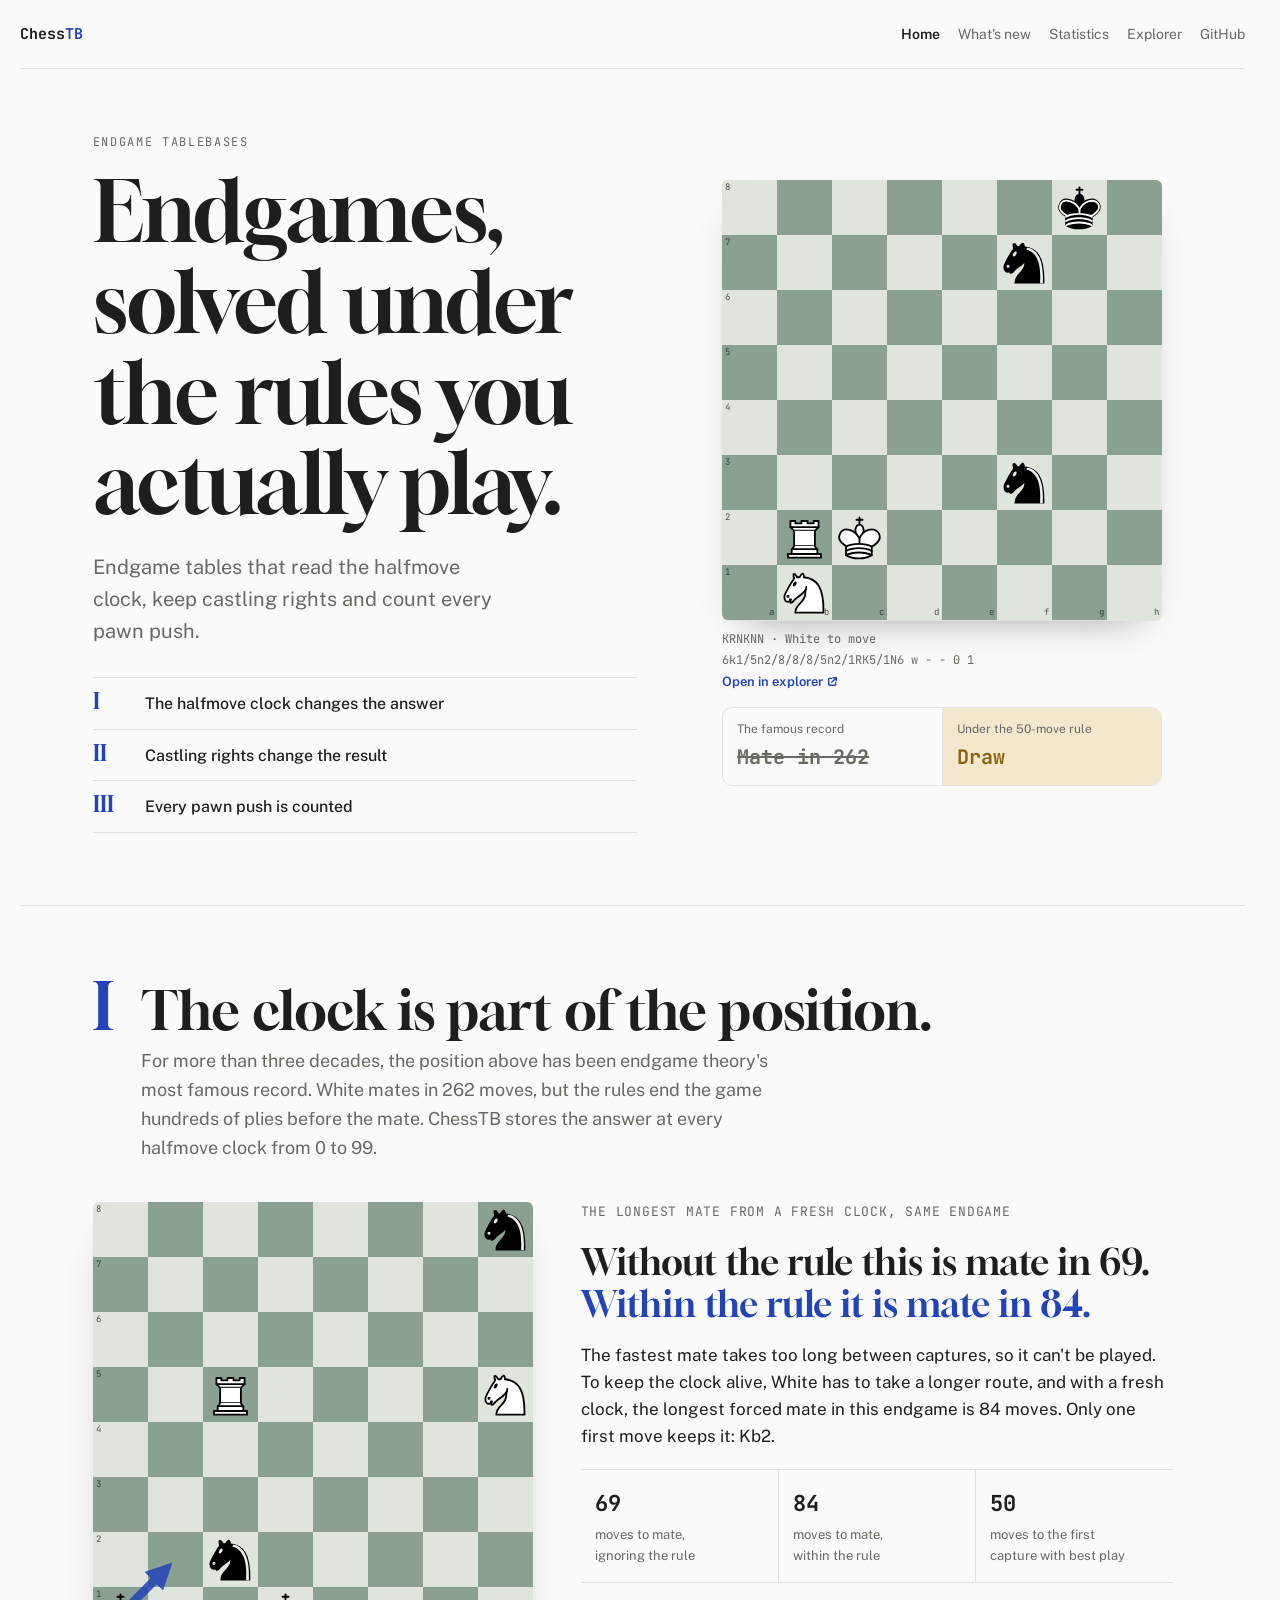
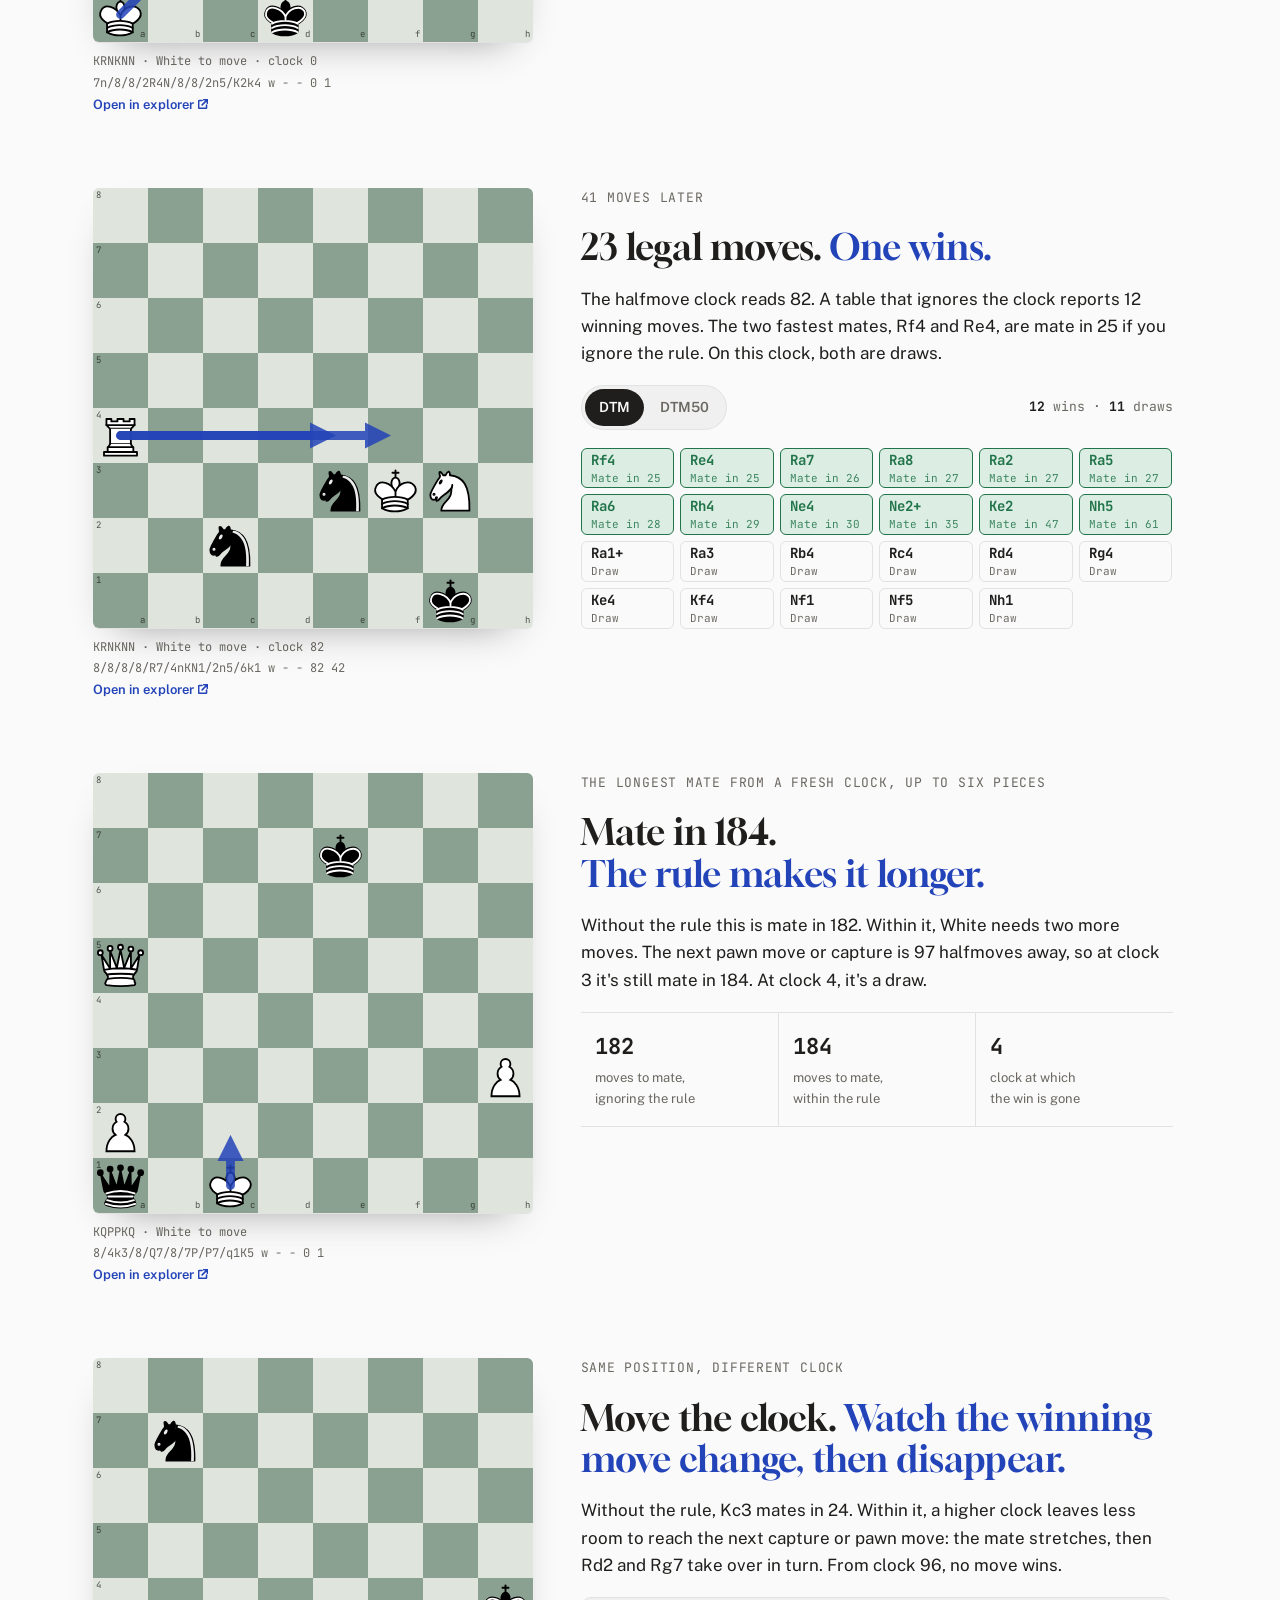
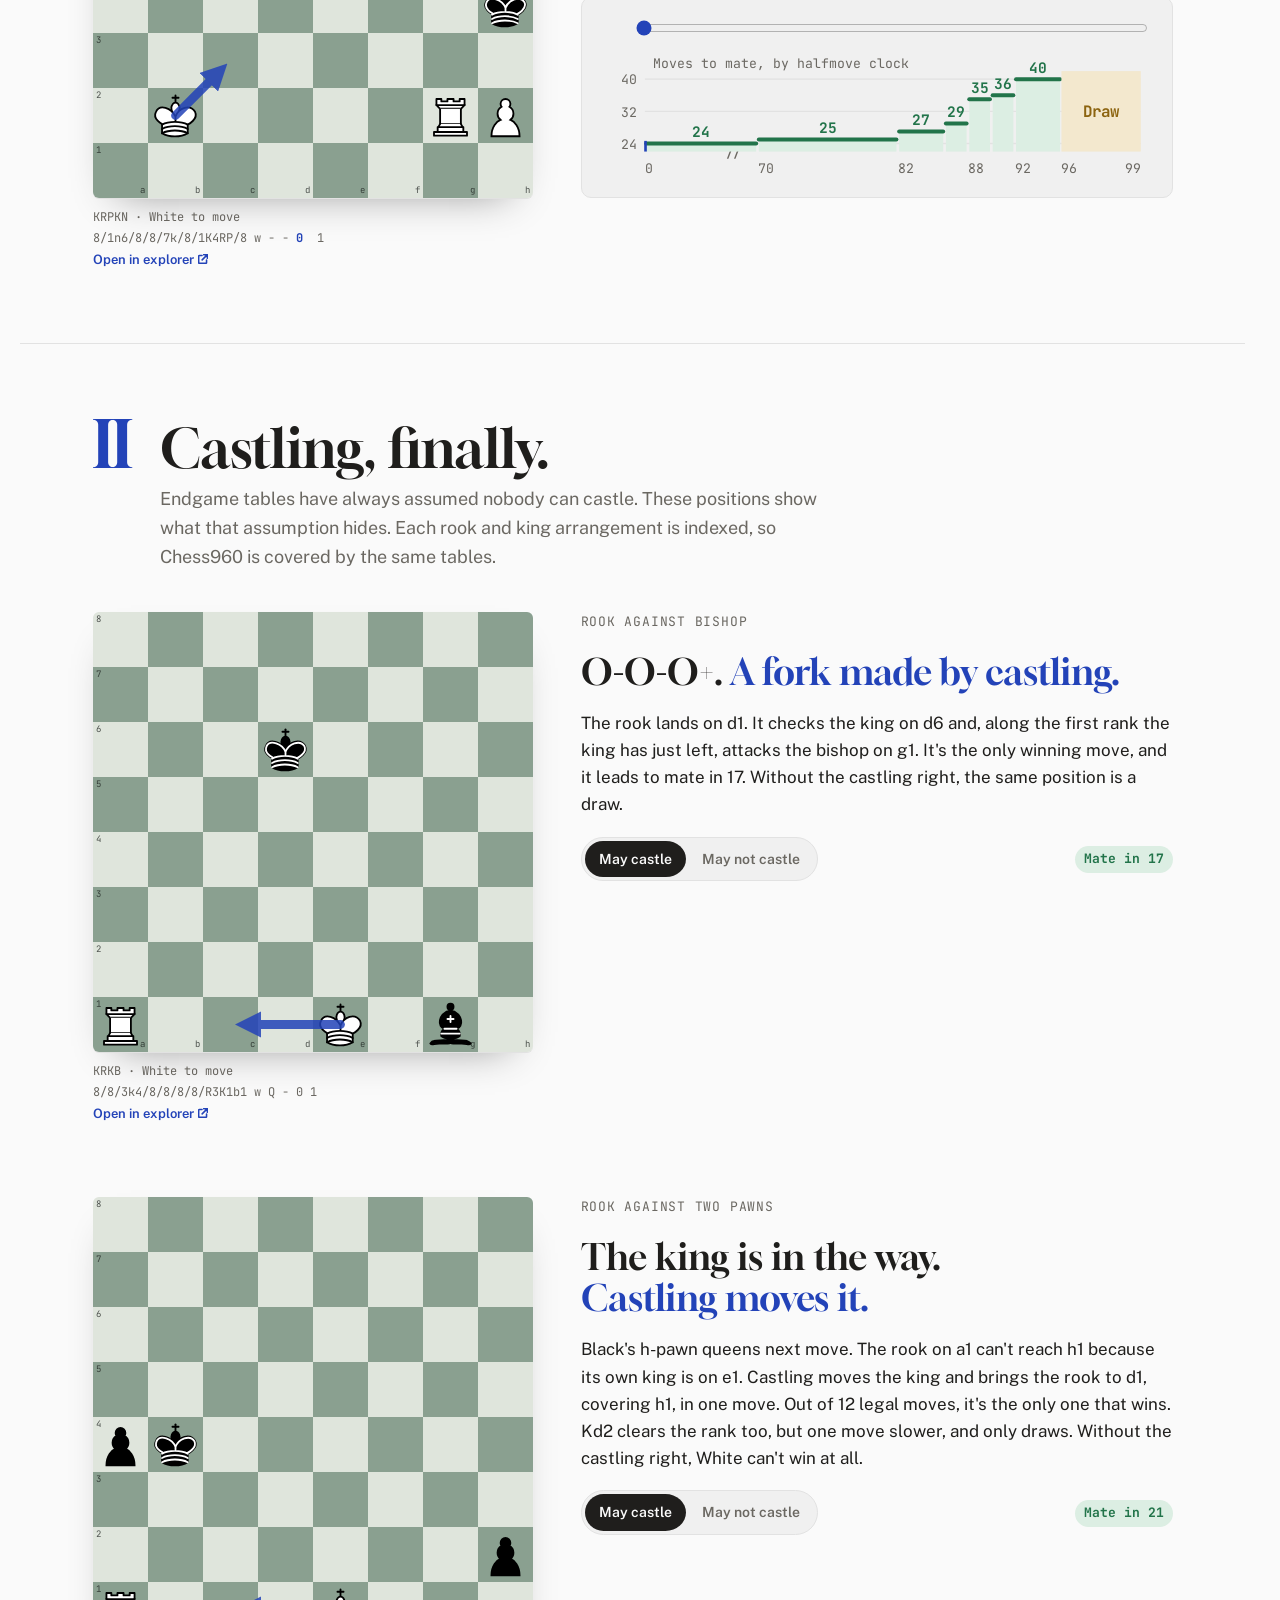
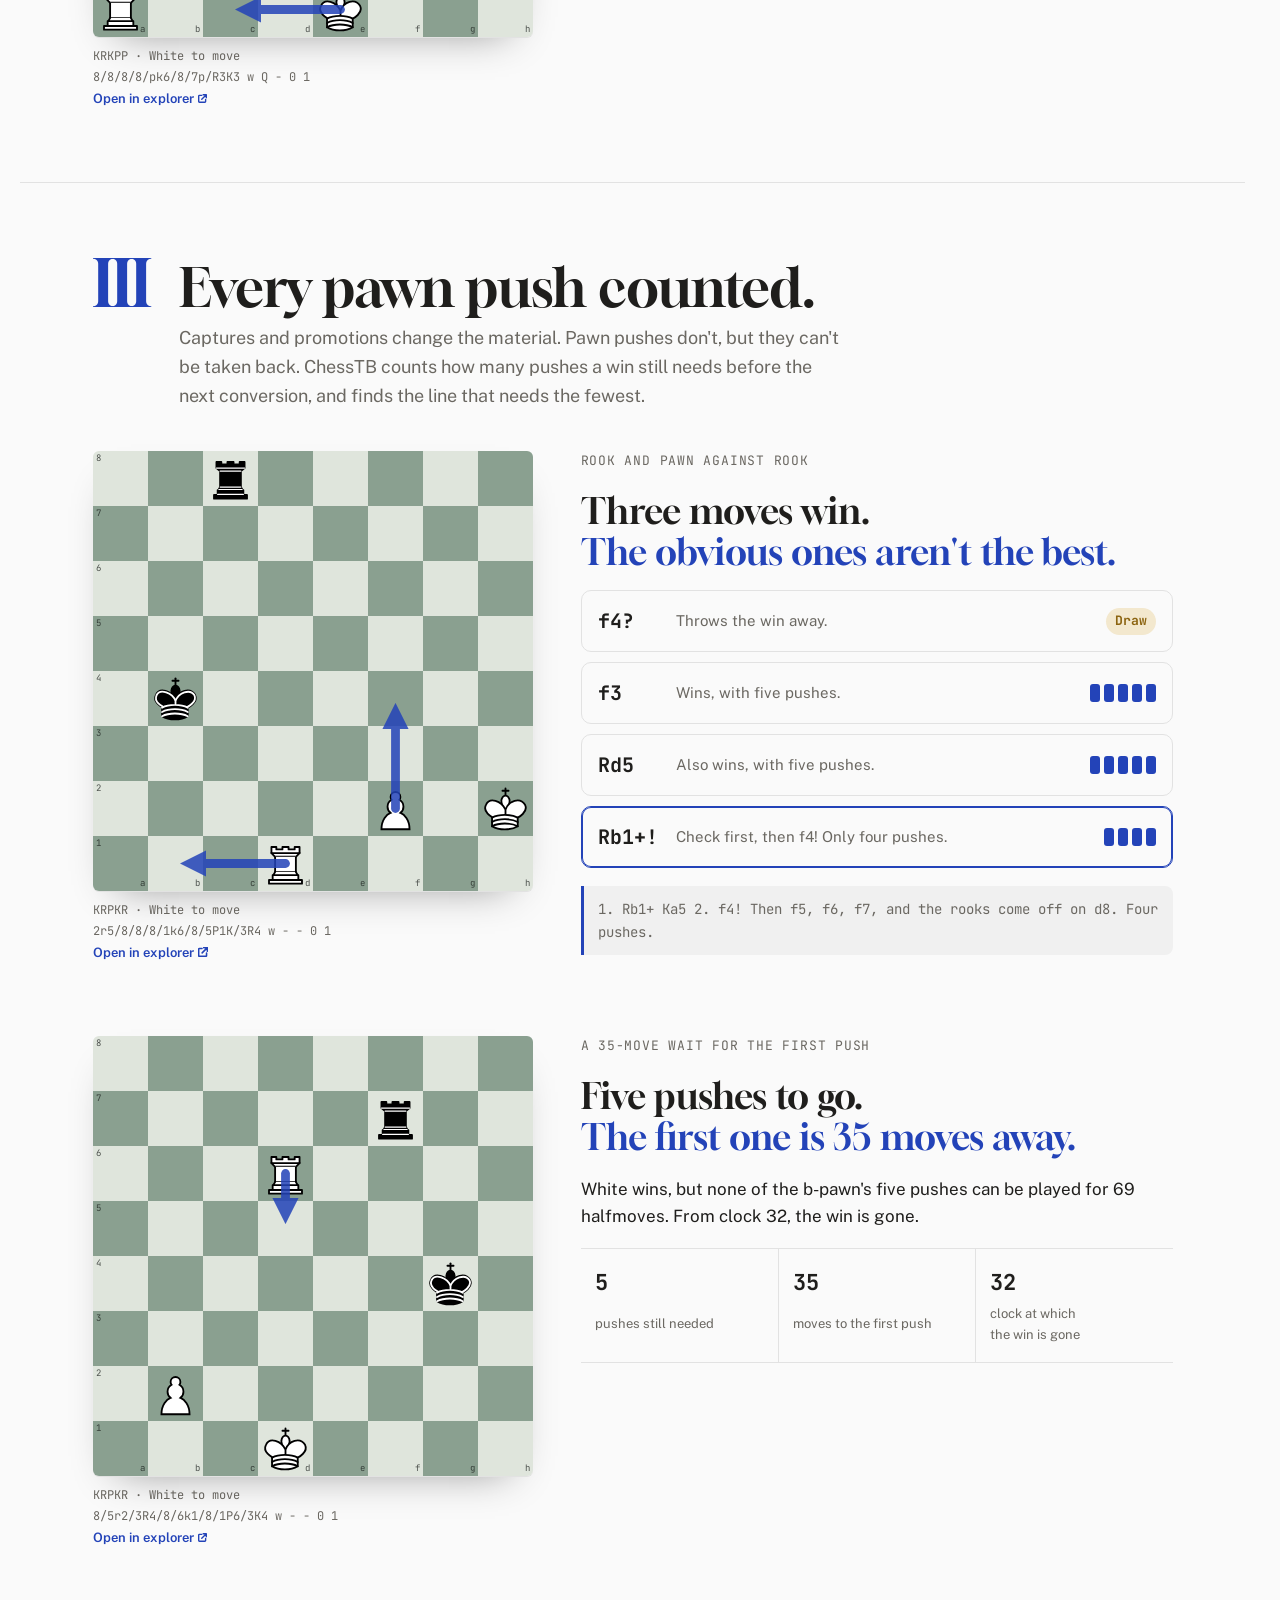
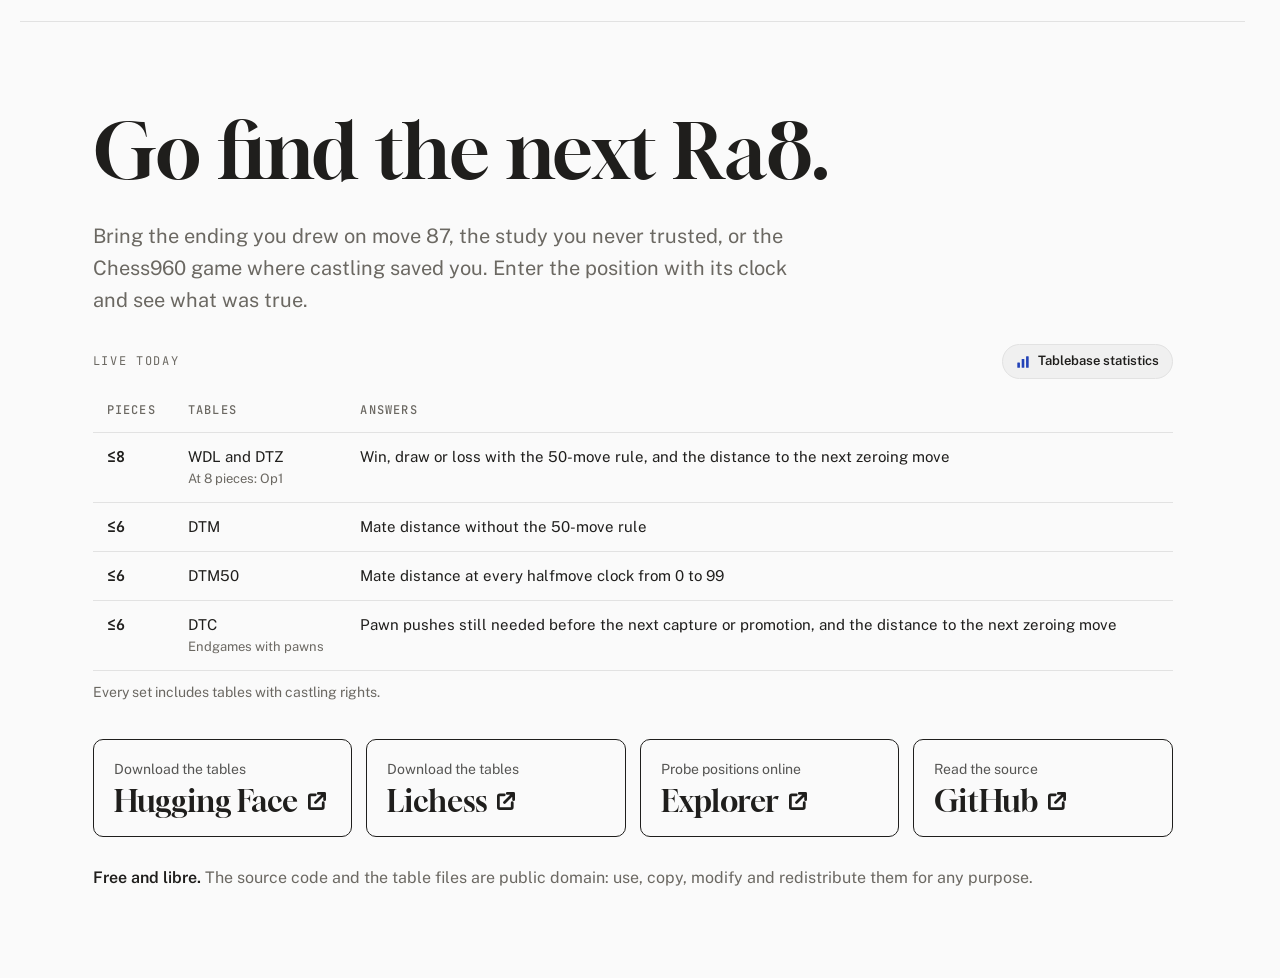
==== docs/index.html @ 06301e28 "Slop" ====
<!doctype html>
<html lang="en">
<head>
<meta charset="utf-8">
<meta name="viewport" content="width=device-width, initial-scale=1, viewport-fit=cover">
<title>ChessTB – Chess endgame tablebases</title>
<meta name="description" content="Endgame tables that read the halfmove clock, keep castling rights and count every pawn push.">
<meta property="og:title" content="ChessTB – Chess endgame tablebases">
<meta property="og:description" content="Endgame tables that read the halfmove clock, keep castling rights and count every pawn push.">
<meta property="og:type" content="website">
<!-- Chess pieces by Colin M.L. Burnett (https://en.wikipedia.org/wiki/User:Cburnett),
     triple licensed under the GFDL, BSD and GPL; used here under the BSD license. -->
<link rel="icon" type="image/svg+xml" href="favicon.svg">
<link rel="apple-touch-icon" href="apple-touch-icon.png">
<link rel="preconnect" href="https://fonts.googleapis.com">
<link rel="preconnect" href="https://fonts.gstatic.com" crossorigin>
<link rel="stylesheet" href="https://fonts.googleapis.com/css2?family=Gloock&family=Public+Sans:ital,wght@0,400;0,500;0,600;0,700;1,400&family=JetBrains+Mono:wght@400;500;700&display=swap">
<link rel="stylesheet" href="common.css">
<style>
/* Layout: one narrative column; each reveal pairs a live board with its story, stacking on phones.
   The halfmove clock (0..100 plies) is the recurring instrument of the page. */
:root {
  --win: #22744A;
  --win-soft: #DCEEE3;
  --draw: #8C6410;
  --draw-soft: #F3E8CE;
  --sq-light: #DFE5DC;
  --sq-dark: #8AA090;
  --coord: #121614;
  --arrow: #2343B8;
  --arrow-bad: #B5452A;
}
@media (prefers-color-scheme: dark) {
  :root:not([data-theme="light"]) {
    --win: #6FCF97; --win-soft: #163324; --draw: #E7BC5C; --draw-soft: #3A2D10;
    --sq-light: #B9C4B6; --sq-dark: #6B8473; --arrow: #3B5BDB; --arrow-bad: #C4542F;
  }
}
:root[data-theme="dark"] {
  --win: #6FCF97; --win-soft: #163324; --draw: #E7BC5C; --draw-soft: #3A2D10;
  --sq-light: #B9C4B6; --sq-dark: #6B8473; --arrow: #3B5BDB; --arrow-bad: #C4542F;
}

body {
  font-size: 17px; line-height: 1.6;
  padding-inline: 20px; padding-block: 0 64px;
}
h1, h2, h3 { font-family: var(--display); font-weight: 400; text-wrap: balance; margin: 0; line-height: 1.08; }
p { margin: 0; }
.eyebrow { font-family: var(--mono); font-size: 12px; letter-spacing: .14em; text-transform: uppercase; color: var(--muted); }


/* hero */
.hero { display: grid; grid-template-columns: minmax(0, 1.1fr) minmax(0, .9fr); gap: 56px; align-items: center; padding-block: 64px 72px; }
.hero h1 { font-size: clamp(44px, 7vw, 84px); letter-spacing: -.01em; }
.hero .lede { font-size: 20px; color: var(--muted); max-width: 34ch; margin-top: 22px; }
.teasers { display: grid; gap: 0; margin-top: 30px; max-width: 34rem; border-top: 1px solid var(--rule); }
.teasers a { display: grid; grid-template-columns: 2.5rem minmax(0, 1fr); align-items: baseline; gap: 12px; padding-block: 12px; border-bottom: 1px solid var(--rule); color: var(--ink); text-decoration: none; font-size: 16px; font-weight: 500; }
.teasers a:hover span:last-child { color: var(--accent); }
.teasers .tn { font-family: var(--display); font-size: 22px; line-height: 1; color: var(--accent); }
.legend-card { display: grid; gap: 14px; width: 100%; max-width: 440px; justify-self: center; }
.verdict { display: grid; grid-template-columns: 1fr 1fr; border: 1px solid var(--rule); border-radius: 10px; overflow: hidden; }
.verdict > div { padding: 12px 14px; display: grid; gap: 2px; }
.verdict > div + div { border-left: 1px solid var(--rule); }
.verdict .k { font-size: 12px; color: var(--muted); }
.verdict .v { font-family: var(--mono); font-size: 20px; font-weight: 700; }
.verdict .old .v { text-decoration: line-through; text-decoration-thickness: 2px; color: var(--muted); }
.verdict .new { background: var(--draw-soft); }
.verdict .new .v { color: var(--draw); }

/* boards */
.board-wrap { position: relative; width: 100%; max-width: 440px; aspect-ratio: 1; justify-self: center; }
.board { position: absolute; inset: 0; display: grid; grid-template-columns: repeat(8, 1fr); grid-template-rows: repeat(8, 1fr); border-radius: 6px; overflow: hidden; box-shadow: 0 1px 0 var(--rule), 0 18px 40px -24px rgba(0,0,0,.45); }
.sq { position: relative; display: grid; place-items: center; }
.sq.l { background: var(--sq-light); }
.sq.d { background: var(--sq-dark); }
.sq.hl::after { content: ""; position: absolute; inset: 0; background: rgba(35, 67, 184, .28); }
.sq .coord { position: absolute; font-family: var(--mono); font-size: 9px; line-height: 1; opacity: .7; color: var(--coord); }
.sq .coord.f { right: 3px; bottom: 3px; }
.sq .coord.r { left: 3px; top: 3px; }
.pc { position: absolute; inset: 0; width: 100%; height: 100%; display: block; z-index: 1; pointer-events: none; }
.arrows { position: absolute; inset: 0; pointer-events: none; z-index: 2; }
.board-caption { display: grid; gap: 2px; margin-top: 10px; font-size: 12px; color: var(--muted); font-family: var(--mono); max-width: 440px; }
.board-col { display: grid; gap: 0; align-content: start; min-width: 0; width: 100%; max-width: 440px; justify-self: center; }
.fen { white-space: nowrap; overflow-x: auto; font-variant-numeric: tabular-nums; }
.fen .clk { display: inline-block; min-width: 2ch; font-weight: 700; color: var(--accent); }

/* sections */
section.reveal { padding-block: 72px; border-top: 1px solid var(--rule); }
/* Section rail: lives in the left margin once there is room beside the 1080px column. */
.rail { display: none; }
@media (min-width: 1440px) {
  .rail { display: grid; gap: 2px; position: fixed; top: 50%; transform: translateY(-50%); z-index: 5;
          left: calc((100vw - 1080px) / 2 - 172px); width: 144px; font-size: 13px; }
  .rail a { display: grid; grid-template-columns: 2.2em minmax(0, 1fr); align-items: center; min-height: 36px; padding: 6px 10px;
            border-left: 2px solid var(--rule); color: var(--muted); text-decoration: none; }
  .rail a:hover { color: var(--ink); }
  .rail .rn { font-family: var(--display); font-size: 15px; color: var(--accent); }
  .rail .ri { width: 16px; height: 15px; display: block; }
  .rail a.active { color: var(--ink); font-weight: 600; border-left-color: var(--accent); }
}
/* Keep the reading column centred inside the wider page; dividers stay full width. */
.hero, section.reveal, .close { padding-inline: max(0px, calc((100% - 1080px) / 2)); }
.reveal-head { display: grid; grid-template-columns: auto minmax(0, 1fr); gap: 8px 28px; align-items: baseline; margin-bottom: 40px; }
.reveal-head .num { font-family: var(--display); font-size: 64px; line-height: .9; color: var(--accent); }
.reveal-head h2 { font-size: clamp(34px, 5vw, 54px); }
.reveal-head p { grid-column: 2; color: var(--muted); max-width: 60ch; font-size: 18px; }
.pair { display: grid; grid-template-columns: minmax(0, 440px) minmax(0, 1fr); gap: 48px; align-items: start; }
.pair + .pair { margin-top: 72px; }
.story { display: grid; gap: 18px; max-width: 62ch; min-width: 0; }
.story h3 { font-size: 30px; }
.story .mat { font-family: var(--mono); font-size: 13px; color: var(--muted); letter-spacing: .06em; }
.big { font-family: var(--display); font-size: clamp(26px, 3.4vw, 36px); line-height: 1.15; text-wrap: balance; }
.big em { font-style: normal; color: var(--accent); }
/* Two-sentence headlines that would otherwise wrap mid-sentence: one sentence per line. */
.big.split em { display: block; }

/* result chips */
.chip { display: inline-flex; align-items: center; gap: 6px; font-family: var(--mono); font-size: 13px; font-weight: 700; padding: 3px 9px; border-radius: 999px; white-space: nowrap; }
.chip.win { background: var(--win-soft); color: var(--win); }
.chip.draw { background: var(--draw-soft); color: var(--draw); }

/* clock card */
.clock { display: grid; gap: 12px; padding: 20px 18px 16px; border: 1px solid var(--rule); border-radius: 10px; background: var(--panel); }
.clock-row { display: flex; justify-content: space-between; align-items: center; gap: 12px; flex-wrap: wrap; }
input[type=range] { width: 100%; accent-color: var(--accent); }
/* The clock slider spans the chart's plot area (34 and 10 of 420 viewBox units), less half a thumb at each end. */
#hmc { width: auto; margin-inline: calc(34 / 420 * 100% - 8px) calc(10 / 420 * 100% - 8px); }
.step-chart { width: 100%; }
.step-chart svg { display: block; width: 100%; height: auto; }

/* puzzle: every legal move stays in place; the switch only changes what each cell says */
.puzzle-head { display: flex; flex-wrap: wrap; align-items: center; justify-content: space-between; gap: 10px 16px; }
.puzzle-count { font-family: var(--mono); font-size: 13px; color: var(--muted); }
.puzzle-count b { color: var(--ink); }
.mv-grid { display: grid; grid-template-columns: repeat(auto-fill, minmax(92px, 1fr)); gap: 6px; }
.mv { display: grid; gap: 1px; padding: 2px 9px; border-radius: 6px; border: 1px solid var(--rule); background: var(--paper); font-family: var(--mono); font-size: 14px; font-weight: 700; line-height: 1.35; }
.mv small { font-size: 11px; font-weight: 400; color: var(--muted); }
.mv.win { border-color: var(--win); background: var(--win-soft); color: var(--win); }
.mv.win small { color: inherit; opacity: .85; }
.mv.lost { border-color: var(--draw); color: var(--draw); }
.mv.lost small { color: inherit; opacity: .85; }

/* option cards for DTC */
.options { display: grid; gap: 10px; }
.opt { text-align: left; font: inherit; color: inherit; display: grid; grid-template-columns: 64px minmax(0, 1fr) auto; gap: 14px; align-items: center; padding: 14px 16px; border: 1px solid var(--rule); border-radius: 10px; background: var(--paper); cursor: pointer; }
.opt:hover { background: color-mix(in srgb, var(--ink) 6%, var(--paper)); border-color: color-mix(in srgb, var(--ink) 22%, var(--rule)); }
.opt[aria-pressed="true"] { border-color: var(--accent); box-shadow: inset 0 0 0 1px var(--accent); }
.opt .san { font-family: var(--mono); font-size: 20px; font-weight: 700; }
.opt .what { font-size: 15px; color: var(--muted); }
.pushes { display: flex; gap: 4px; }
.pushes i { width: 10px; height: 18px; border-radius: 3px; background: var(--accent); display: block; }
.line { font-family: var(--mono); font-size: 14px; color: var(--muted); padding: 12px 14px; border-left: 3px solid var(--accent); background: var(--panel); border-radius: 0 8px 8px 0; overflow-wrap: anywhere; }

/* toggle */
.seg button { padding: 7px 14px; }

.stat-strip { display: grid; grid-template-columns: repeat(3, minmax(0, 1fr)); border-top: 1px solid var(--rule); border-bottom: 1px solid var(--rule); }
.stat-strip > div { padding: 16px 14px; display: grid; gap: 4px; }
.stat-strip > div + div { border-left: 1px solid var(--rule); }
.stat-strip .v { font-family: var(--mono); font-size: 22px; font-weight: 700; }
.stat-strip .k { font-size: 13px; color: var(--muted); text-wrap: balance; }

/* coverage */
.cov { overflow-x: auto; }
table { border-collapse: collapse; width: 100%; min-width: 560px; font-size: 15px; }
th, td { text-align: left; padding: 12px 14px; border-bottom: 1px solid var(--rule); vertical-align: top; }
th { font-family: var(--mono); font-size: 12px; letter-spacing: .1em; text-transform: uppercase; color: var(--muted); font-weight: 500; }
td.n { font-family: var(--mono); font-weight: 700; white-space: nowrap; }
td .sub { display: block; font-size: 13px; color: var(--muted); }

/* close */
.close { padding-block: 88px 24px; border-top: 1px solid var(--rule); display: grid; gap: 28px; }
.close h2 { font-size: clamp(40px, 6.4vw, 76px); max-width: 16ch; }
.close .lede { font-size: 20px; color: var(--muted); max-width: 58ch; }
.live { display: grid; gap: 10px; }
.explore { justify-self: start; font-family: var(--body); font-size: 13px; font-weight: 600; color: var(--accent); text-decoration: none; }
.explore::after { content: ""; display: inline-block; vertical-align: baseline; margin-left: .35em; width: .75em; height: .75em; background: currentColor; -webkit-mask: var(--ext-icon) center / contain no-repeat; mask: var(--ext-icon) center / contain no-repeat; }
.explore:hover { text-decoration: underline; }
.cov-note { font-size: 14px; color: var(--muted); }
.live-head { display: flex; flex-wrap: wrap; justify-content: space-between; align-items: center; gap: 10px 16px; }
.license { font-size: 16px; color: var(--muted); text-wrap: balance; }
.license strong { color: var(--ink); font-weight: 600; }
.links { display: grid; grid-template-columns: repeat(4, minmax(0, 1fr)); gap: 14px; margin-top: 8px; }
.link-card { display: grid; grid-template-rows: auto 1fr; gap: 4px; min-width: 0; padding: 18px 20px; border: 1px solid var(--ink); border-radius: 10px; text-decoration: none; color: var(--ink); text-wrap: balance; }
.link-card:hover { background: var(--ink); color: var(--paper); }
.link-card .k { font-size: 14px; opacity: .75; }
.link-card .v { display: flex; align-items: center; gap: 10px; font-family: var(--display); font-size: 30px; line-height: 1.1; }
.link-card .v::after { content: ""; flex: 0 0 18px; height: 18px; background: currentColor; -webkit-mask: var(--ext-icon) center / contain no-repeat; mask: var(--ext-icon) center / contain no-repeat; }

@media (max-width: 1120px) {
  .links { grid-template-columns: repeat(2, minmax(0, 1fr)); }
}

/* Board and story stack before the story column gets too narrow for the clock readout. */
@media (max-width: 1024px) {
  .pair { grid-template-columns: minmax(0, 1fr); gap: 32px; }
  .pair .story { justify-self: center; width: 100%; }
}
@media (max-width: 860px) {
  .hero { grid-template-columns: minmax(0, 1fr); gap: 32px; }
  .hero { padding-block: 40px 48px; }
  .reveal-head { grid-template-columns: minmax(0, 1fr); }
  .reveal-head p { grid-column: 1; }
  .reveal-head .num { font-size: 44px; }
}
@media (max-width: 480px) {
  .links { grid-template-columns: minmax(0, 1fr); }
  .cov table { min-width: 0; }
  .cov th, .cov td { padding: 10px 8px; }
  body { font-size: 16px; padding-inline: 16px; }
  .stat-strip { grid-template-columns: minmax(0, 1fr); }
  .stat-strip > div + div { border-left: 0; border-top: 1px solid var(--rule); }
  .opt { grid-template-columns: 52px minmax(0, 1fr); }
  .opt .pushes { grid-column: 2; }
}
@media (prefers-reduced-motion: no-preference) {
  .arrows line { transition: opacity .25s ease; }
}
</style>
</head>
<body>

<div class="wrap">
  <header class="top">
    <a class="brand" href="./">Chess<span>TB</span></a>
    <nav aria-label="Site">
      <a href="./" aria-current="page">Home</a>
      <a href="whatsnew.html">What's new</a>
      <a href="stats.html">Statistics</a>
      <a href="https://chesstb-explorer.hf.space/">Explorer</a>
      <a href="https://github.com/noobpwnftw/chesstb">GitHub</a>
    </nav>
  </header>

  <nav class="rail" aria-label="On this page">
    <a href="#clock"><span class="rn">I</span>The clock</a>
    <a href="#castling"><span class="rn">II</span>Castling</a>
    <a href="#pawns"><span class="rn">III</span>Pawn pushes</a>
    <a href="#resources"><span class="rn"><svg class="ri" viewBox="0 0 16 15" aria-hidden="true" fill="currentColor" fill-rule="evenodd"><rect x="1" y="1.5" width="2.4" height="11"/><path d="M4.4 3.5h3v9h-3zM5.2 4.5v1.4h1.4V4.5z"/><rect x="8.4" y="5.2" width="2.8" height="7.3"/><path d="M12.2 2.6h3v9.9h-3zM12.75 4.1v1h1.9v-1zM12.75 9.5v1h1.9v-1z"/><rect x="0.5" y="13.4" width="15" height="1.4"/></svg></span>Resources</a>
  </nav>

  <section class="hero" aria-labelledby="hero-title">
    <div>
      <div class="eyebrow">Endgame tablebases</div>
      <h1 id="hero-title" style="margin-top:14px">Endgames, solved under the rules you actually play.</h1>
      <p class="lede">Endgame tables that read the halfmove clock, keep castling rights and count every pawn push.</p>
      <nav class="teasers" aria-label="What's new">
        <a href="#clock"><span class="tn">I</span><span>The halfmove clock changes the answer</span></a>
        <a href="#castling"><span class="tn">II</span><span>Castling rights change the result</span></a>
        <a href="#pawns"><span class="tn">III</span><span>Every pawn push is counted</span></a>
      </nav>
    </div>
    <div class="legend-card">
      <div class="board-col">
        <div class="board-wrap" id="b-legend"></div>
        <div class="board-caption"><span>KRNKNN · White to move</span><span class="fen">6k1/5n2/8/8/8/5n2/1RK5/1N6 w - - 0 1</span><a class="explore" href="https://chesstb-explorer.hf.space/" target="_blank" rel="noopener">Open in explorer</a></div>
      </div>
      <div class="verdict" role="group" aria-label="The famous mate in 262">
        <div class="old"><span class="k">The famous record</span><span class="v">Mate in 262</span></div>
        <div class="new"><span class="k">Under the 50-move rule</span><span class="v">Draw</span></div>
      </div>
    </div>
  </section>

  <section class="reveal" id="clock" aria-labelledby="clock-title">
    <div class="reveal-head">
      <div class="num" aria-hidden="true">I</div>
      <h2 id="clock-title">The clock is part of the position.</h2>
      <p>For more than three decades, the position above has been endgame theory's most famous record. White mates in 262 moves, but the rules end the game hundreds of plies before the mate. ChessTB stores the answer at every halfmove clock from 0 to 99.</p>
    </div>

    <div class="pair">
      <div class="board-col">
        <div class="board-wrap" id="b-krnknn"></div>
        <div class="board-caption"><span>KRNKNN · White to move · clock 0</span><span class="fen">7n/8/8/2R4N/8/8/2n5/K2k4 w - - 0 1</span><a class="explore" href="https://chesstb-explorer.hf.space/" target="_blank" rel="noopener">Open in explorer</a></div>
      </div>
      <div class="story">
        <div class="mat">THE LONGEST MATE FROM A FRESH CLOCK, SAME ENDGAME</div>
        <p class="big split">Without the rule this is mate in 69. <em>Within the rule it is mate in 84.</em></p>
        <p>The fastest mate takes too long between captures, so it can't be played. To keep the clock alive, White has to take a longer route, and with a fresh clock, the longest forced mate in this endgame is 84 moves. Only one first move keeps it: Kb2.</p>
        <div class="stat-strip">
          <div><span class="v">69</span><span class="k">moves to mate, ignoring the rule</span></div>
          <div><span class="v">84</span><span class="k">moves to mate, within the rule</span></div>
          <div><span class="v">50</span><span class="k">moves to the first capture with best play</span></div>
        </div>
      </div>
    </div>

    <div class="pair">
      <div class="board-col">
        <div class="board-wrap" id="b-puzzle"></div>
        <div class="board-caption"><span>KRNKNN · White to move · clock 82</span><span class="fen">8/8/8/8/R7/4nKN1/2n5/6k1 w - - 82 42</span><a class="explore" href="https://chesstb-explorer.hf.space/" target="_blank" rel="noopener">Open in explorer</a></div>
      </div>
      <div class="story">
        <div class="mat">41 MOVES LATER</div>
        <p class="big">23 legal moves. <em>One wins.</em></p>
        <p>The halfmove clock reads 82. A table that ignores the clock reports 12 winning moves. The two fastest mates, Rf4 and Re4, are mate in 25 if you ignore the rule. On this clock, both are draws.</p>
        <div class="puzzle-head">
          <div class="seg" role="group" aria-label="Metric">
            <button type="button" data-clock="free" aria-pressed="true">DTM</button>
            <button type="button" data-clock="82" aria-pressed="false">DTM50</button>
          </div>
          <span class="puzzle-count" id="puzzle-count" aria-live="polite"></span>
        </div>
        <div class="mv-grid" id="puzzle-moves"></div>
      </div>
    </div>

    <div class="pair">
      <div class="board-col">
        <div class="board-wrap" id="b-kqppkq"></div>
        <div class="board-caption"><span>KQPPKQ · White to move</span><span class="fen">8/4k3/8/Q7/8/7P/P7/q1K5 w - - 0 1</span><a class="explore" href="https://chesstb-explorer.hf.space/" target="_blank" rel="noopener">Open in explorer</a></div>
      </div>
      <div class="story">
        <div class="mat">THE LONGEST MATE FROM A FRESH CLOCK, UP TO SIX PIECES</div>
        <p class="big split">Mate in 184. <em>The rule makes it longer.</em></p>
        <p>Without the rule this is mate in 182. Within it, White needs two more moves. The next pawn move or capture is 97 halfmoves away, so at clock 3 it's still mate in 184. At clock 4, it's a draw.</p>
        <div class="stat-strip">
          <div><span class="v">182</span><span class="k">moves to mate, ignoring the rule</span></div>
          <div><span class="v">184</span><span class="k">moves to mate, within the rule</span></div>
          <div><span class="v">4</span><span class="k">clock at which the win is gone</span></div>
        </div>
      </div>
    </div>

    <div class="pair">
      <div class="board-col">
        <div class="board-wrap" id="b-squeeze"></div>
        <div class="board-caption"><span>KRPKN · White to move</span><span class="fen" id="squeeze-fen">8/1n6/8/8/7k/8/1K4RP/8 w - - <b class="clk">0</b> 1</span><a class="explore" href="https://chesstb-explorer.hf.space/" target="_blank" rel="noopener">Open in explorer</a></div>
      </div>
      <div class="story">
        <div class="mat">SAME POSITION, DIFFERENT CLOCK</div>
        <p class="big">Move the clock. <em>Watch the winning move change, then disappear.</em></p>
        <p>Without the rule, Kc3 mates in 24. Within it, a higher clock leaves less room to reach the next capture or pawn move: the mate stretches, then Rd2 and Rg7 take over in turn. From clock 96, no move wins.</p>
        <div class="clock">
          <input type="range" id="hmc" min="0" max="1000" value="0" step="1" aria-label="Halfmove clock" aria-valuetext="clock 0">
          <div class="step-chart" id="step-chart" aria-hidden="true"></div>
        </div>
      </div>
    </div>
  </section>

  <section class="reveal" id="castling" aria-labelledby="castle-title">
    <div class="reveal-head">
      <div class="num" aria-hidden="true">II</div>
      <h2 id="castle-title">Castling, finally.</h2>
      <p>Endgame tables have always assumed nobody can castle. These positions show what that assumption hides. Each rook and king arrangement is indexed, so Chess960 is covered by the same tables.</p>
    </div>

    <div class="pair">
      <div class="board-col">
        <div class="board-wrap" id="b-krkr"></div>
        <div class="board-caption"><span>KRKB · White to move</span><span class="fen" id="krkr-fen">8/8/3k4/8/8/8/8/R3K1b1 w Q - 0 1</span><a class="explore" href="https://chesstb-explorer.hf.space/" target="_blank" rel="noopener">Open in explorer</a></div>
      </div>
      <div class="story">
        <div class="mat">ROOK AGAINST BISHOP</div>
        <p class="big">O-O-O+. <em>A fork made by castling.</em></p>
        <p>The rook lands on d1. It checks the king on d6 and, along the first rank the king has just left, attacks the bishop on g1. It's the only winning move, and it leads to mate in 17. Without the castling right, the same position is a draw.</p>
        <div class="clock-row">
          <div class="seg" role="group" aria-label="White's queenside castling right">
            <button type="button" data-castle="krkr" data-on="1" aria-pressed="true">May castle</button>
            <button type="button" data-castle="krkr" data-on="0" aria-pressed="false">May not castle</button>
          </div>
          <span id="krkr-result"></span>
        </div>
      </div>
    </div>

    <div class="pair">
      <div class="board-col">
        <div class="board-wrap" id="b-krkpp"></div>
        <div class="board-caption"><span>KRKPP · White to move</span><span class="fen" id="krkpp-fen">8/8/8/8/pk6/8/7p/R3K3 w Q - 0 1</span><a class="explore" href="https://chesstb-explorer.hf.space/" target="_blank" rel="noopener">Open in explorer</a></div>
      </div>
      <div class="story">
        <div class="mat">ROOK AGAINST TWO PAWNS</div>
        <p class="big split">The king is in the way. <em>Castling moves it.</em></p>
        <p>Black's h-pawn queens next move. The rook on a1 can't reach h1 because its own king is on e1. Castling moves the king and brings the rook to d1, covering h1, in one move. Out of 12 legal moves, it's the only one that wins. Kd2 clears the rank too, but one move slower, and only draws. Without the castling right, White can't win at all.</p>
        <div class="clock-row">
          <div class="seg" role="group" aria-label="White's queenside castling right">
            <button type="button" data-castle="krkpp" data-on="1" aria-pressed="true">May castle</button>
            <button type="button" data-castle="krkpp" data-on="0" aria-pressed="false">May not castle</button>
          </div>
          <span id="krkpp-result"></span>
        </div>
      </div>
    </div>
  </section>

  <section class="reveal" id="pawns" aria-labelledby="pawn-title">
    <div class="reveal-head">
      <div class="num" aria-hidden="true">III</div>
      <h2 id="pawn-title">Every pawn push counted.</h2>
      <p>Captures and promotions change the material. Pawn pushes don't, but they can't be taken back. ChessTB counts how many pushes a win still needs before the next conversion, and finds the line that needs the fewest.</p>
    </div>

    <div class="pair">
      <div class="board-col">
        <div class="board-wrap" id="b-krpkr"></div>
        <div class="board-caption"><span>KRPKR · White to move</span><span class="fen">2r5/8/8/8/1k6/8/5P1K/3R4 w - - 0 1</span><a class="explore" href="https://chesstb-explorer.hf.space/" target="_blank" rel="noopener">Open in explorer</a></div>
      </div>
      <div class="story">
        <div class="mat">ROOK AND PAWN AGAINST ROOK</div>
        <p class="big split">Three moves win. <em>The obvious ones aren't the best.</em></p>
        <div class="options" role="group" aria-label="Candidate moves">
          <button type="button" class="opt" data-opt="f4" aria-pressed="false">
            <span class="san">f4?</span><span class="what">Throws the win away.</span><span class="chip draw">Draw</span>
          </button>
          <button type="button" class="opt" data-opt="f3" aria-pressed="false">
            <span class="san">f3</span><span class="what">Wins, with five pushes.</span><span class="pushes" aria-label="5 pushes"><i></i><i></i><i></i><i></i><i></i></span>
          </button>
          <button type="button" class="opt" data-opt="rd5" aria-pressed="false">
            <span class="san">Rd5</span><span class="what">Also wins, with five pushes.</span><span class="pushes" aria-label="5 pushes"><i></i><i></i><i></i><i></i><i></i></span>
          </button>
          <button type="button" class="opt" data-opt="rb1" aria-pressed="true">
            <span class="san">Rb1+!</span><span class="what">Check first, then f4! Only four pushes.</span><span class="pushes" aria-label="4 pushes"><i></i><i></i><i></i><i></i></span>
          </button>
        </div>
        <p class="line" id="krpkr-line">1. Rb1+ Ka5 2. f4! Then f5, f6, f7, and the rooks come off on d8. Four pushes.</p>
      </div>
    </div>

    <div class="pair">
      <div class="board-col">
        <div class="board-wrap" id="b-krpkr2"></div>
        <div class="board-caption"><span>KRPKR · White to move</span><span class="fen">8/5r2/3R4/8/6k1/8/1P6/3K4 w - - 0 1</span><a class="explore" href="https://chesstb-explorer.hf.space/" target="_blank" rel="noopener">Open in explorer</a></div>
      </div>
      <div class="story">
        <div class="mat">A 35-MOVE WAIT FOR THE FIRST PUSH</div>
        <p class="big split">Five pushes to go. <em>The first one is 35 moves away.</em></p>
        <p>White wins, but none of the b-pawn's five pushes can be played for 69 halfmoves. From clock 32, the win is gone.</p>
        <div class="stat-strip">
          <div><span class="v">5</span><span class="k">pushes still needed</span></div>
          <div><span class="v">35</span><span class="k">moves to the first push</span></div>
          <div><span class="v">32</span><span class="k">clock at which the win is gone</span></div>
        </div>
      </div>
    </div>
  </section>


  <section class="close" id="resources" aria-labelledby="close-title">
    <h2 id="close-title">Go find the next Ra8.</h2>
    <p class="lede">Bring the ending you drew on move 87, the study you never trusted, or the Chess960 game where castling saved you. Enter the position with its clock and see what was true.</p>

    <div class="live">
      <div class="live-head">
        <div class="eyebrow">Live today</div>
        <a class="pill-btn" href="stats.html"><svg viewBox="0 0 16 16" aria-hidden="true" fill="currentColor"><rect x="1.5" y="8.5" width="3" height="6" rx=".6"/><rect x="6.5" y="4.5" width="3" height="10" rx=".6"/><rect x="11.5" y="1.5" width="3" height="13" rx=".6"/></svg>Tablebase statistics</a>
      </div>
      <div class="cov">
        <table>
          <thead><tr><th>Pieces</th><th>Tables</th><th>Answers</th></tr></thead>
          <tbody>
            <tr><td class="n">≤8</td><td>WDL and DTZ<span class="sub">At 8 pieces: Op1</span></td><td>Win, draw or loss with the 50-move rule, and the distance to the next zeroing move</td></tr>
            <tr><td class="n">≤6</td><td>DTM</td><td>Mate distance without the 50-move rule</td></tr>
            <tr><td class="n">≤6</td><td>DTM50</td><td>Mate distance at every halfmove clock from 0 to 99</td></tr>
            <tr><td class="n">≤6</td><td>DTC<span class="sub">Endgames with pawns</span></td><td>Pawn pushes still needed before the next capture or promotion, and the distance to the next zeroing move</td></tr>
          </tbody>
        </table>
      </div>
      <p class="cov-note">Every set includes tables with castling rights.</p>
    </div>

    <div class="links">
      <a class="link-card" href="https://huggingface.co/buckets/chesstb/chesstb" target="_blank" rel="noopener">
        <span class="k">Download the tables</span>
        <span class="v">Hugging Face</span>
      </a>
      <a class="link-card" href="https://chesstb.lichess.ovh/tables/" target="_blank" rel="noopener">
        <span class="k">Download the tables</span>
        <span class="v">Lichess</span>
      </a>
      <a class="link-card" href="https://chesstb-explorer.hf.space/" target="_blank" rel="noopener">
        <span class="k">Probe positions online</span>
        <span class="v">Explorer</span>
      </a>
      <a class="link-card" href="https://github.com/noobpwnftw/chesstb" target="_blank" rel="noopener">
        <span class="k">Read the source</span>
        <span class="v">GitHub</span>
      </a>
    </div>

    <p class="license"><strong>Free and libre.</strong> The source code and the table files are public domain: use, copy, modify and redistribute them for any purpose.</p>

  </section>
</div>

<script>
(function () {
  // Colin M.L. Burnett's piece set, as shipped with python-chess.
  var PIECES = {"b":"<g class=\"black bishop\" fill=\"none\" fill-rule=\"evenodd\" stroke=\"#000\" stroke-width=\"1.5\" stroke-linecap=\"round\" stroke-linejoin=\"round\"><path d=\"M9 36c3.39-.97 10.11.43 13.5-2 3.39 2.43 10.11 1.03 13.5 2 0 0 1.65.54 3 2-.68.97-1.65.99-3 .5-3.39-.97-10.11.46-13.5-1-3.39 1.46-10.11.03-13.5 1-1.354.49-2.323.47-3-.5 1.354-1.94 3-2 3-2zm6-4c2.5 2.5 12.5 2.5 15 0 .5-1.5 0-2 0-2 0-2.5-2.5-4-2.5-4 5.5-1.5 6-11.5-5-15.5-11 4-10.5 14-5 15.5 0 0-2.5 1.5-2.5 4 0 0-.5.5 0 2zM25 8a2.5 2.5 0 1 1-5 0 2.5 2.5 0 1 1 5 0z\" fill=\"#000\" stroke-linecap=\"butt\"/><path d=\"M17.5 26h10M15 30h15m-7.5-14.5v5M20 18h5\" stroke=\"#fff\" stroke-linejoin=\"miter\"/></g>","k":"<g class=\"black king\" fill=\"none\" fill-rule=\"evenodd\" stroke=\"#000\" stroke-width=\"1.5\" stroke-linecap=\"round\" stroke-linejoin=\"round\"><path d=\"M22.5 11.63V6\" stroke-linejoin=\"miter\"/><path d=\"M22.5 25s4.5-7.5 3-10.5c0 0-1-2.5-3-2.5s-3 2.5-3 2.5c-1.5 3 3 10.5 3 10.5\" fill=\"#000\" stroke-linecap=\"butt\" stroke-linejoin=\"miter\"/><path d=\"M11.5 37c5.5 3.5 15.5 3.5 21 0v-7s9-4.5 6-10.5c-4-6.5-13.5-3.5-16 4V27v-3.5c-3.5-7.5-13-10.5-16-4-3 6 5 10 5 10V37z\" fill=\"#000\"/><path d=\"M20 8h5\" stroke-linejoin=\"miter\"/><path d=\"M32 29.5s8.5-4 6.03-9.65C34.15 14 25 18 22.5 24.5l.01 2.1-.01-2.1C20 18 9.906 14 6.997 19.85c-2.497 5.65 4.853 9 4.853 9M11.5 30c5.5-3 15.5-3 21 0m-21 3.5c5.5-3 15.5-3 21 0m-21 3.5c5.5-3 15.5-3 21 0\" stroke=\"#fff\"/></g>","n":"<g class=\"black knight\" fill=\"none\" fill-rule=\"evenodd\" stroke=\"#000\" stroke-width=\"1.5\" stroke-linecap=\"round\" stroke-linejoin=\"round\"><path d=\"M 22,10 C 32.5,11 38.5,18 38,39 L 15,39 C 15,30 25,32.5 23,18\" style=\"fill:#000000; stroke:#000000;\"/><path d=\"M 24,18 C 24.38,20.91 18.45,25.37 16,27 C 13,29 13.18,31.34 11,31 C 9.958,30.06 12.41,27.96 11,28 C 10,28 11.19,29.23 10,30 C 9,30 5.997,31 6,26 C 6,24 12,14 12,14 C 12,14 13.89,12.1 14,10.5 C 13.27,9.506 13.5,8.5 13.5,7.5 C 14.5,6.5 16.5,10 16.5,10 L 18.5,10 C 18.5,10 19.28,8.008 21,7 C 22,7 22,10 22,10\" style=\"fill:#000000; stroke:#000000;\"/><path d=\"M 9.5 25.5 A 0.5 0.5 0 1 1 8.5,25.5 A 0.5 0.5 0 1 1 9.5 25.5 z\" style=\"fill:#ececec; stroke:#ececec;\"/><path d=\"M 15 15.5 A 0.5 1.5 0 1 1 14,15.5 A 0.5 1.5 0 1 1 15 15.5 z\" transform=\"matrix(0.866,0.5,-0.5,0.866,9.693,-5.173)\" style=\"fill:#ececec; stroke:#ececec;\"/><path d=\"M 24.55,10.4 L 24.1,11.85 L 24.6,12 C 27.75,13 30.25,14.49 32.5,18.75 C 34.75,23.01 35.75,29.06 35.25,39 L 35.2,39.5 L 37.45,39.5 L 37.5,39 C 38,28.94 36.62,22.15 34.25,17.66 C 31.88,13.17 28.46,11.02 25.06,10.5 L 24.55,10.4 z \" style=\"fill:#ececec; stroke:none;\"/></g>","p":"<g class=\"black pawn\"><path d=\"M22.5 9c-2.21 0-4 1.79-4 4 0 .89.29 1.71.78 2.38C17.33 16.5 16 18.59 16 21c0 2.03.94 3.84 2.41 5.03-3 1.06-7.41 5.55-7.41 13.47h23c0-7.92-4.41-12.41-7.41-13.47 1.47-1.19 2.41-3 2.41-5.03 0-2.41-1.33-4.5-3.28-5.62.49-.67.78-1.49.78-2.38 0-2.21-1.79-4-4-4z\" fill=\"#000\" stroke=\"#000\" stroke-width=\"1.5\" stroke-linecap=\"round\"/></g>","q":"<g class=\"black queen\" fill=\"#000\" fill-rule=\"evenodd\" stroke=\"#000\" stroke-width=\"1.5\" stroke-linecap=\"round\" stroke-linejoin=\"round\"><g fill=\"#000\" stroke=\"none\"><circle cx=\"6\" cy=\"12\" r=\"2.75\"/><circle cx=\"14\" cy=\"9\" r=\"2.75\"/><circle cx=\"22.5\" cy=\"8\" r=\"2.75\"/><circle cx=\"31\" cy=\"9\" r=\"2.75\"/><circle cx=\"39\" cy=\"12\" r=\"2.75\"/></g><path d=\"M9 26c8.5-1.5 21-1.5 27 0l2.5-12.5L31 25l-.3-14.1-5.2 13.6-3-14.5-3 14.5-5.2-13.6L14 25 6.5 13.5 9 26zM9 26c0 2 1.5 2 2.5 4 1 1.5 1 1 .5 3.5-1.5 1-1.5 2.5-1.5 2.5-1.5 1.5.5 2.5.5 2.5 6.5 1 16.5 1 23 0 0 0 1.5-1 0-2.5 0 0 .5-1.5-1-2.5-.5-2.5-.5-2 .5-3.5 1-2 2.5-2 2.5-4-8.5-1.5-18.5-1.5-27 0z\" stroke-linecap=\"butt\"/><path d=\"M11 38.5a35 35 1 0 0 23 0\" fill=\"none\" stroke-linecap=\"butt\"/><path d=\"M11 29a35 35 1 0 1 23 0M12.5 31.5h20M11.5 34.5a35 35 1 0 0 22 0M10.5 37.5a35 35 1 0 0 24 0\" fill=\"none\" stroke=\"#fff\"/></g>","r":"<g class=\"black rook\" fill=\"#000\" fill-rule=\"evenodd\" stroke=\"#000\" stroke-width=\"1.5\" stroke-linecap=\"round\" stroke-linejoin=\"round\"><path d=\"M9 39h27v-3H9v3zM12.5 32l1.5-2.5h17l1.5 2.5h-20zM12 36v-4h21v4H12z\" stroke-linecap=\"butt\"/><path d=\"M14 29.5v-13h17v13H14z\" stroke-linecap=\"butt\" stroke-linejoin=\"miter\"/><path d=\"M14 16.5L11 14h23l-3 2.5H14zM11 14V9h4v2h5V9h5v2h5V9h4v5H11z\" stroke-linecap=\"butt\"/><path d=\"M12 35.5h21M13 31.5h19M14 29.5h17M14 16.5h17M11 14h23\" fill=\"none\" stroke=\"#fff\" stroke-width=\"1\" stroke-linejoin=\"miter\"/></g>","B":"<g class=\"white bishop\" fill=\"none\" fill-rule=\"evenodd\" stroke=\"#000\" stroke-width=\"1.5\" stroke-linecap=\"round\" stroke-linejoin=\"round\"><g fill=\"#fff\" stroke-linecap=\"butt\"><path d=\"M9 36c3.39-.97 10.11.43 13.5-2 3.39 2.43 10.11 1.03 13.5 2 0 0 1.65.54 3 2-.68.97-1.65.99-3 .5-3.39-.97-10.11.46-13.5-1-3.39 1.46-10.11.03-13.5 1-1.354.49-2.323.47-3-.5 1.354-1.94 3-2 3-2zM15 32c2.5 2.5 12.5 2.5 15 0 .5-1.5 0-2 0-2 0-2.5-2.5-4-2.5-4 5.5-1.5 6-11.5-5-15.5-11 4-10.5 14-5 15.5 0 0-2.5 1.5-2.5 4 0 0-.5.5 0 2zM25 8a2.5 2.5 0 1 1-5 0 2.5 2.5 0 1 1 5 0z\"/></g><path d=\"M17.5 26h10M15 30h15m-7.5-14.5v5M20 18h5\" stroke-linejoin=\"miter\"/></g>","K":"<g class=\"white king\" fill=\"none\" fill-rule=\"evenodd\" stroke=\"#000\" stroke-width=\"1.5\" stroke-linecap=\"round\" stroke-linejoin=\"round\"><path d=\"M22.5 11.63V6M20 8h5\" stroke-linejoin=\"miter\"/><path d=\"M22.5 25s4.5-7.5 3-10.5c0 0-1-2.5-3-2.5s-3 2.5-3 2.5c-1.5 3 3 10.5 3 10.5\" fill=\"#fff\" stroke-linecap=\"butt\" stroke-linejoin=\"miter\"/><path d=\"M11.5 37c5.5 3.5 15.5 3.5 21 0v-7s9-4.5 6-10.5c-4-6.5-13.5-3.5-16 4V27v-3.5c-3.5-7.5-13-10.5-16-4-3 6 5 10 5 10V37z\" fill=\"#fff\"/><path d=\"M11.5 30c5.5-3 15.5-3 21 0m-21 3.5c5.5-3 15.5-3 21 0m-21 3.5c5.5-3 15.5-3 21 0\"/></g>","N":"<g class=\"white knight\" fill=\"none\" fill-rule=\"evenodd\" stroke=\"#000\" stroke-width=\"1.5\" stroke-linecap=\"round\" stroke-linejoin=\"round\"><path d=\"M 22,10 C 32.5,11 38.5,18 38,39 L 15,39 C 15,30 25,32.5 23,18\" style=\"fill:#ffffff; stroke:#000000;\"/><path d=\"M 24,18 C 24.38,20.91 18.45,25.37 16,27 C 13,29 13.18,31.34 11,31 C 9.958,30.06 12.41,27.96 11,28 C 10,28 11.19,29.23 10,30 C 9,30 5.997,31 6,26 C 6,24 12,14 12,14 C 12,14 13.89,12.1 14,10.5 C 13.27,9.506 13.5,8.5 13.5,7.5 C 14.5,6.5 16.5,10 16.5,10 L 18.5,10 C 18.5,10 19.28,8.008 21,7 C 22,7 22,10 22,10\" style=\"fill:#ffffff; stroke:#000000;\"/><path d=\"M 9.5 25.5 A 0.5 0.5 0 1 1 8.5,25.5 A 0.5 0.5 0 1 1 9.5 25.5 z\" style=\"fill:#000000; stroke:#000000;\"/><path d=\"M 15 15.5 A 0.5 1.5 0 1 1 14,15.5 A 0.5 1.5 0 1 1 15 15.5 z\" transform=\"matrix(0.866,0.5,-0.5,0.866,9.693,-5.173)\" style=\"fill:#000000; stroke:#000000;\"/></g>","P":"<g class=\"white pawn\"><path d=\"M22.5 9c-2.21 0-4 1.79-4 4 0 .89.29 1.71.78 2.38C17.33 16.5 16 18.59 16 21c0 2.03.94 3.84 2.41 5.03-3 1.06-7.41 5.55-7.41 13.47h23c0-7.92-4.41-12.41-7.41-13.47 1.47-1.19 2.41-3 2.41-5.03 0-2.41-1.33-4.5-3.28-5.62.49-.67.78-1.49.78-2.38 0-2.21-1.79-4-4-4z\" fill=\"#fff\" stroke=\"#000\" stroke-width=\"1.5\" stroke-linecap=\"round\"/></g>","Q":"<g class=\"white queen\" fill=\"#fff\" fill-rule=\"evenodd\" stroke=\"#000\" stroke-width=\"1.5\" stroke-linecap=\"round\" stroke-linejoin=\"round\"><path d=\"M8 12a2 2 0 1 1-4 0 2 2 0 1 1 4 0zM24.5 7.5a2 2 0 1 1-4 0 2 2 0 1 1 4 0zM41 12a2 2 0 1 1-4 0 2 2 0 1 1 4 0zM16 8.5a2 2 0 1 1-4 0 2 2 0 1 1 4 0zM33 9a2 2 0 1 1-4 0 2 2 0 1 1 4 0z\"/><path d=\"M9 26c8.5-1.5 21-1.5 27 0l2-12-7 11V11l-5.5 13.5-3-15-3 15-5.5-14V25L7 14l2 12zM9 26c0 2 1.5 2 2.5 4 1 1.5 1 1 .5 3.5-1.5 1-1.5 2.5-1.5 2.5-1.5 1.5.5 2.5.5 2.5 6.5 1 16.5 1 23 0 0 0 1.5-1 0-2.5 0 0 .5-1.5-1-2.5-.5-2.5-.5-2 .5-3.5 1-2 2.5-2 2.5-4-8.5-1.5-18.5-1.5-27 0z\" stroke-linecap=\"butt\"/><path d=\"M11.5 30c3.5-1 18.5-1 22 0M12 33.5c6-1 15-1 21 0\" fill=\"none\"/></g>","R":"<g class=\"white rook\" fill=\"#fff\" fill-rule=\"evenodd\" stroke=\"#000\" stroke-width=\"1.5\" stroke-linecap=\"round\" stroke-linejoin=\"round\"><path d=\"M9 39h27v-3H9v3zM12 36v-4h21v4H12zM11 14V9h4v2h5V9h5v2h5V9h4v5\" stroke-linecap=\"butt\"/><path d=\"M34 14l-3 3H14l-3-3\"/><path d=\"M31 17v12.5H14V17\" stroke-linecap=\"butt\" stroke-linejoin=\"miter\"/><path d=\"M31 29.5l1.5 2.5h-20l1.5-2.5\"/><path d=\"M11 14h23\" fill=\"none\" stroke-linejoin=\"miter\"/></g>"};
  var FILES = "abcdefgh";

  function sqIndex(s) { return { f: FILES.indexOf(s[0]), r: parseInt(s[1], 10) - 1 }; }

  function render(id, fen, opts) {
    opts = opts || {};
    var host = document.getElementById(id);
    host.innerHTML = "";
    var board = document.createElement("div");
    board.className = "board";
    board.setAttribute("role", "img");
    board.setAttribute("aria-label", opts.label || ("Chess position " + fen));
    var rows = fen.split(" ")[0].split("/");
    var hl = opts.highlight || [];
    for (var r = 0; r < 8; r++) {
      var f = 0;
      var row = rows[r];
      for (var i = 0; i < row.length; i++) {
        var ch = row[i];
        if (/\d/.test(ch)) {
          for (var k = 0; k < +ch; k++) board.appendChild(cell(7 - r, f++, null));
        } else {
          board.appendChild(cell(7 - r, f++, ch));
        }
      }
    }
    function cell(rank, file, ch) {
      var d = document.createElement("div");
      var name = FILES[file] + (rank + 1);
      d.className = "sq " + ((rank + file) % 2 ? "l" : "d") + (hl.indexOf(name) >= 0 ? " hl" : "");
      if (rank === 0) { var c = document.createElement("span"); c.className = "coord f"; c.textContent = FILES[file]; d.appendChild(c); }
      if (file === 0) { var c2 = document.createElement("span"); c2.className = "coord r"; c2.textContent = rank + 1; d.appendChild(c2); }
      if (ch) {
        d.insertAdjacentHTML("beforeend", '<svg class="pc" viewBox="0 0 45 45" aria-hidden="true">' + PIECES[ch] + "</svg>");
      }
      return d;
    }
    host.appendChild(board);
    var NS = "http://www.w3.org/2000/svg";
    var svg = document.createElementNS(NS, "svg");
    svg.setAttribute("class", "arrows");
    svg.setAttribute("viewBox", "0 0 8 8");
    svg.setAttribute("aria-hidden", "true");
    var defs = document.createElementNS(NS, "defs");
    ["good", "bad"].forEach(function (kind) {
      var m = document.createElementNS(NS, "marker");
      m.setAttribute("id", id + "-" + kind);
      m.setAttribute("viewBox", "0 0 10 10");
      m.setAttribute("refX", "5"); m.setAttribute("refY", "5");
      m.setAttribute("markerWidth", "3"); m.setAttribute("markerHeight", "3");
      m.setAttribute("orient", "auto-start-reverse");
      var path = document.createElementNS(NS, "path");
      path.setAttribute("d", "M0,0 L10,5 L0,10 z");
      path.setAttribute("fill", kind === "good" ? "var(--arrow)" : "var(--arrow-bad)");
      m.appendChild(path); defs.appendChild(m);
    });
    svg.appendChild(defs);
    (opts.arrows || []).forEach(function (a) {
      var A = sqIndex(a[0]), B = sqIndex(a[1]);
      var x1 = A.f + .5, y1 = 7 - A.r + .5, x2 = B.f + .5, y2 = 7 - B.r + .5;
      var dx = x2 - x1, dy = y2 - y1, len = Math.sqrt(dx * dx + dy * dy);
      var shorten = .32;
      var l = document.createElementNS(NS, "line");
      l.setAttribute("x1", x1); l.setAttribute("y1", y1);
      l.setAttribute("x2", x2 - dx / len * shorten); l.setAttribute("y2", y2 - dy / len * shorten);
      l.setAttribute("stroke", a[2] === "bad" ? "var(--arrow-bad)" : "var(--arrow)");
      l.setAttribute("stroke-width", ".16");
      l.setAttribute("stroke-linecap", "round");
      l.setAttribute("opacity", ".85");
      l.setAttribute("marker-end", "url(#" + id + "-" + (a[2] === "bad" ? "bad" : "good") + ")");
      svg.appendChild(l);
    });
    host.appendChild(svg);
  }

  function chip(kind, text) { return '<span class="chip ' + kind + '">' + text + "</span>"; }

  // Hero and clock reveal
  render("b-legend", "6k1/5n2/8/8/8/5n2/1RK5/1N6 w", { label: "KRNKNN, the famous mate in 262. A draw under the 50-move rule." });
  render("b-krnknn", "7n/8/8/2R4N/8/8/2n5/K2k4 w", { arrows: [["a1", "b2"]], label: "KRNKNN, the longest mate from a fresh clock within the 50-move rule. Kb2 is the only winning move." });

  // Every legal move, ordered by clock-free mate distance. [move, clock-free mate (0 = draw), mate at clock 82 (0 = draw)]
  var PUZZLE = [["Rf4", 25, 0], ["Re4", 25, 0], ["Ra7", 26, 0], ["Ra8", 27, 43], ["Ra2", 27, 0], ["Ra5", 27, 0], ["Ra6", 28, 0], ["Rh4", 29, 0],
    ["Ne4", 30, 0], ["Ne2+", 35, 0], ["Ke2", 47, 0], ["Nh5", 61, 0], ["Ra1+", 0, 0], ["Ra3", 0, 0], ["Rb4", 0, 0], ["Rc4", 0, 0],
    ["Rd4", 0, 0], ["Rg4", 0, 0], ["Ke4", 0, 0], ["Kf4", 0, 0], ["Nf1", 0, 0], ["Nf5", 0, 0], ["Nh1", 0, 0]];
  var PUZZLE_FEN = "8/8/8/8/R7/4nKN1/2n5/6k1 w";
  var puzzleGrid = document.getElementById("puzzle-moves");
  puzzleGrid.innerHTML = PUZZLE.map(function (m) { return '<span class="mv">' + m[0] + "<small></small></span>"; }).join("");
  function showPuzzle(free) {
    var wins = 0;
    PUZZLE.forEach(function (m, i) {
      var cell = puzzleGrid.children[i], n = free ? m[1] : m[2];
      if (n) wins++;
      cell.className = "mv" + (n ? " win" : !free && m[1] ? " lost" : "");
      cell.lastChild.textContent = n ? "Mate in " + n : "Draw";
    });
    document.getElementById("puzzle-count").innerHTML = "<b>" + wins + "</b> win" + (wins === 1 ? "" : "s") + " · <b>" + (PUZZLE.length - wins) + "</b> draws";
    render("b-puzzle", PUZZLE_FEN, free
      ? { arrows: [["a4", "f4"], ["a4", "e4"]], label: "Ignoring the clock, Rf4 and Re4 mate fastest." }
      : { arrows: [["a4", "a8"], ["a4", "f4", "bad"], ["a4", "e4", "bad"]], highlight: ["a8"], label: "At clock 82, Ra8 wins. Rf4 and Re4 draw." });
  }
  document.querySelectorAll("[data-clock]").forEach(function (b) {
    b.addEventListener("click", function () {
      document.querySelectorAll("[data-clock]").forEach(function (x) { x.setAttribute("aria-pressed", x === b ? "true" : "false"); });
      showPuzzle(b.dataset.clock === "free");
    });
  });
  showPuzzle(true);

  render("b-kqppkq", "8/4k3/8/Q7/8/7P/P7/q1K5 w", { arrows: [["c1", "c2"]], label: "KQPPKQ, mate in 184 under the 50-move rule at clock 0 to 3. Kc2 is the only winning move." });

  // KRPKN clock squeeze: DTM50 best move and plies per clock band (DTM without the rule: 47 plies, Kc3).
  // Probed at every clock; Kc3 stops winning at 88, only Rg7 and Rg8 win from 92, nothing wins from 96.
  var SQ_FEN = "8/1n6/8/8/7k/8/1K4RP/8 w";
  var BANDS = [[0, 69, 24, "Kc3"], [70, 81, 25, "Kc3"], [82, 85, 27, "Kc3"], [86, 87, 29, "Kc3"],
    [88, 89, 35, "Rd2"], [90, 91, 36, "Rd2"], [92, 95, 40, "Rg7"], [96, 99, null, null]];
  var SQ_ARROWS = { Kc3: ["b2", "c3"], Rd2: ["g2", "d2"], Rg7: ["g2", "g7"] };
  function bandAt(h) { for (var i = 0; i < BANDS.length; i++) if (h >= BANDS[i][0] && h <= BANDS[i][1]) return BANDS[i]; return BANDS[BANDS.length - 1]; }
  var sqShown;
  function renderSqueeze(mv) {
    if (mv === sqShown) return;
    sqShown = mv;
    render("b-squeeze", SQ_FEN, mv
      ? { arrows: [SQ_ARROWS[mv]], label: "KRPKN at this clock: " + mv + " is the fastest win." }
      : { label: "KRPKN at this clock: no move wins. Draw." });
  }
  var NS2 = "http://www.w3.org/2000/svg";
  var W = 420, H = 99, PL = 34, PR = 10, PT = 16, PB = 22, YMIN = 22, YMAX = 42;
  // Piecewise x, shared by the chart and the slider: clocks 0..68 are compressed so the steps at 70..96 get most of the track.
  var KNOTS = [[0, 0], [68, .18], [96, .84], [100, 1]];
  function X(h) {
    for (var i = 1; i < KNOTS.length; i++) {
      var a = KNOTS[i - 1], b = KNOTS[i];
      if (h <= b[0]) return PL + (W - PL - PR) * (a[1] + (b[1] - a[1]) * (h - a[0]) / (b[0] - a[0]));
    }
    return W - PR;
  }
  function Y(m) { return PT + (H - PT - PB) * (YMAX - m) / (YMAX - YMIN); }
  var chart = document.createElementNS(NS2, "svg");
  chart.setAttribute("viewBox", "0 0 " + W + " " + H);
  chart.setAttribute("width", "100%");
  function el(tag, attrs, text) {
    var e = document.createElementNS(NS2, tag);
    for (var k in attrs) e.setAttribute(k, attrs[k]);
    if (text != null) e.textContent = text;
    chart.appendChild(e); return e;
  }
  [24, 32, 40].forEach(function (m) {
    el("line", { x1: PL, x2: W - PR, y1: Y(m), y2: Y(m), stroke: "var(--rule)", "stroke-width": 1 });
    el("text", { x: PL - 6, y: Y(m) + 4, "text-anchor": "end", "font-size": 10, fill: "var(--muted)", "font-family": "var(--mono)" }, m);
  });
  el("text", { x: X(68), y: H - PB + 4, "text-anchor": "middle", "font-size": 12, fill: "var(--muted)", "font-family": "var(--mono)" }, "//");
  // Legend in the empty top left, above the low early bars.
  el("text", { x: PL + 6, y: PT - 2, "text-anchor": "start", "font-size": 10, fill: "var(--muted)", "font-family": "var(--mono)" }, "Moves to mate, by halfmove clock");
  BANDS.forEach(function (b) {
    if (b[2] == null) {
      el("rect", { x: X(b[0]), y: PT, width: X(b[1] + 1) - X(b[0]), height: H - PT - PB, fill: "var(--draw-soft)" });
      el("text", { x: (X(b[0]) + X(b[1] + 1)) / 2, y: (PT + H - PB) / 2 + 4, "text-anchor": "middle", "font-size": 12, "font-weight": 700, fill: "var(--draw)", "font-family": "var(--mono)" }, "Draw");
    } else {
      el("rect", { x: X(b[0]) + 1, y: Y(b[2]), width: X(b[1] + 1) - X(b[0]) - 2, height: H - PB - Y(b[2]), fill: "var(--win-soft)" });
      el("line", { x1: X(b[0]) + 1, x2: X(b[1] + 1) - 1, y1: Y(b[2]), y2: Y(b[2]), stroke: "var(--win)", "stroke-width": 3, "stroke-linecap": "round" });
      el("text", { x: (X(b[0]) + X(b[1] + 1)) / 2, y: Y(b[2]) - 5, "text-anchor": "middle", "font-size": 11, "font-weight": 700, fill: "var(--win)", "font-family": "var(--mono)" }, b[2]);
    }
  });
  [0, 70, 82, 88, 92, 96, 99].forEach(function (h) {
    el("text", { x: h === 99 ? X(100) : X(h), y: H - 6, "text-anchor": h === 99 ? "end" : "start", "font-size": 10, fill: "var(--muted)", "font-family": "var(--mono)" }, h);
  });
  var cursor = el("line", { x1: 0, x2: 0, y1: PT - 4, y2: H - PB, stroke: "var(--accent)", "stroke-width": 2 });
  document.getElementById("step-chart").appendChild(chart);

  var hmc = document.getElementById("hmc"), clock = 0;
  // The slider runs 0..1000 along the chart's compressed axis; each clock owns its slice of the track.
  function frac(h) { return (X(h) - PL) / (W - PL - PR); }
  function clockAt(v) { for (var h = 0; h < 99; h++) if (v / 1000 < frac(h + 1)) return h; return 99; }
  function updateClock() {
    var h = clock;
    var band = bandAt(h), m = band[2];
    hmc.setAttribute("aria-valuetext", "clock " + h + ": " + (m ? "mate in " + m : "draw"));
    renderSqueeze(band[3]);
    document.querySelector("#squeeze-fen .clk").textContent = h;
    var cx = (X(h) + X(h + 1)) / 2;
    cursor.setAttribute("x1", cx); cursor.setAttribute("x2", cx);
    // The cursor rises to the current bar, or runs full height over the draw.
    cursor.setAttribute("y1", m ? Y(m) - 2 : PT - 4);
  }
  hmc.addEventListener("input", function () { clock = clockAt(+hmc.value); updateClock(); });
  // Keys step one clock at a time instead of one slider unit.
  hmc.addEventListener("keydown", function (e) {
    var d = { ArrowLeft: -1, ArrowDown: -1, ArrowRight: 1, ArrowUp: 1, PageDown: -10, PageUp: 10 }[e.key];
    var t = e.key === "Home" ? 0 : e.key === "End" ? 99 : d == null ? null : Math.max(0, Math.min(99, clock + d));
    if (t == null) return;
    e.preventDefault();
    clock = t;
    hmc.value = Math.round((frac(t) + frac(t + 1)) / 2 * 1000);
    updateClock();
  });
  updateClock();

  // Castling toggles
  var castle = {
    krkr: { base: "8/8/3k4/8/8/8/8/R3K1b1", right: "Q", on: "Mate in 17", arrows: [["e1", "c1"]], label: "KRKB with castling" },
    krkpp: { base: "8/8/8/8/pk6/8/7p/R3K3", right: "Q", on: "Mate in 21", arrows: [["e1", "c1"]], label: "KRKPP with castling" }
  };
  function setCastle(key, on) {
    var c = castle[key];
    render("b-" + key, c.base + " w", on ? { arrows: c.arrows, label: c.label + ": O-O-O is the only win" } : { label: c.label + " right removed: draw" });
    document.getElementById(key + "-fen").textContent = c.base + " w " + (on ? c.right : "-") + " - 0 1";
    document.getElementById(key + "-result").innerHTML = on ? chip("win", c.on) : chip("draw", "Draw");
    document.querySelectorAll('[data-castle="' + key + '"]').forEach(function (b) {
      b.setAttribute("aria-pressed", (b.dataset.on === "1") === on ? "true" : "false");
    });
  }
  document.querySelectorAll("[data-castle]").forEach(function (b) {
    b.addEventListener("click", function () { setCastle(b.dataset.castle, b.dataset.on === "1"); });
  });
  setCastle("krkr", true);
  setCastle("krkpp", true);

  // DTC options
  var opts = {
    f4: { arrows: [["f2", "f4", "bad"]], line: "1. f4? draws. The double step only works after the check." },
    f3: { arrows: [["f2", "f3"]], line: "1. f3 wins with five pushes: f3, f4, f5, f6, f7." },
    rd5: { arrows: [["d1", "d5"]], line: "1. Rd5 wins with five pushes too, but the first one waits until move 6." },
    rb1: { arrows: [["d1", "b1"], ["f2", "f4"]], line: "1. Rb1+ Ka5 2. f4! Then f5, f6, f7, and the rooks come off on d8. Four pushes." }
  };
  function setOpt(k) {
    render("b-krpkr", "2r5/8/8/8/1k6/8/5P1K/3R4 w", { arrows: opts[k].arrows, label: "KRPKR candidate " + k });
    document.getElementById("krpkr-line").textContent = opts[k].line;
    document.querySelectorAll("[data-opt]").forEach(function (b) { b.setAttribute("aria-pressed", b.dataset.opt === k ? "true" : "false"); });
  }
  document.querySelectorAll("[data-opt]").forEach(function (b) { b.addEventListener("click", function () { setOpt(b.dataset.opt); }); });
  setOpt("rb1");

  render("b-krpkr2", "8/5r2/3R4/8/6k1/8/1P6/3K4 w", { arrows: [["d6", "d5"]], label: "KRPKR: five pushes needed, the first one 35 moves away. Rd5 is the only winning move." });

  // Explorer links read the caption's current FEN, so they follow the slider and toggles.
  document.querySelectorAll(".explore").forEach(function (link) {
    function update() {
      var fen = link.parentNode.querySelector(".fen").textContent.trim().replace(/\s+/g, " ");
      link.href = "https://chesstb-explorer.hf.space/#fen=" + encodeURIComponent(fen);
    }
    ["mouseenter", "focus", "touchstart", "click"].forEach(function (ev) { link.addEventListener(ev, update, { passive: true }); });
    update();
  });
})();
</script>
<script>
(function () {
  // Highlight the rail entry for the section that has scrolled past the upper third of the screen.
  var links = Array.prototype.slice.call(document.querySelectorAll(".rail a"));
  var sections = links.map(function (a) { return document.getElementById(a.getAttribute("href").slice(1)); });
  var queued = false;
  function update() {
    queued = false;
    var line = window.innerHeight * 0.35, active = -1;
    sections.forEach(function (s, i) { if (s && s.getBoundingClientRect().top <= line) active = i; });
    links.forEach(function (a, i) { a.classList.toggle("active", i === active); });
  }
  window.addEventListener("scroll", function () { if (!queued) { queued = true; requestAnimationFrame(update); } }, { passive: true });
  window.addEventListener("resize", update);
  update();
})();
</script>
</body>
</html>
---- docs/common.css ----
/* Shared by every ChessTB page: theme tokens, base type, top bar and the common controls.
   Page-specific tokens (board squares, result colours, bar colours) stay in each page. */
:root {
  --paper: #FAFAFA;
  --panel: #F0F0F0;
  --ink: #1F1E1C;
  --muted: #6B6862;
  --rule: #E2E2E2;
  --accent: #2343B8;
  --accent-soft: #DCE2F7;
  --display: "Gloock", "Georgia", "Times New Roman", serif;
  --body: "Public Sans", "Helvetica Neue", Arial, sans-serif;
  --mono: "JetBrains Mono", ui-monospace, "SFMono-Regular", Menlo, monospace;
  /* External-link glyph, drawn with mask so it takes the text colour. */
  --ext-icon: url("data:image/svg+xml,%3Csvg xmlns='http://www.w3.org/2000/svg' viewBox='1.8 1.1 9.1 9.1'%3E%3Cpath d='M5.5 2.5H3.2a.7.7 0 0 0-.7.7v5.6a.7.7 0 0 0 .7.7h5.6a.7.7 0 0 0 .7-.7V6.5M7 1.8h3.2V5M10 2 5.6 6.4' fill='none' stroke='black' stroke-width='1.4' stroke-linecap='round' stroke-linejoin='round'/%3E%3C/svg%3E");
  color-scheme: light;
  padding-top: env(safe-area-inset-top, 0px);
  padding-bottom: env(safe-area-inset-bottom, 0px);
}
@media (prefers-color-scheme: dark) {
  :root:not([data-theme="light"]) {
    --paper: #141414; --panel: #1E1E1E; --ink: #ECECEC; --muted: #A3A3A3; --rule: #2E2E2E;
    --accent: #8EA6FF; --accent-soft: #1E2847;
    color-scheme: dark;
  }
}
:root[data-theme="dark"] {
  --paper: #141414; --panel: #1E1E1E; --ink: #ECECEC; --muted: #A3A3A3; --rule: #2E2E2E;
  --accent: #8EA6FF; --accent-soft: #1E2847;
  color-scheme: dark;
}

* { box-sizing: border-box; }
html, body { margin: 0; }
html { scrollbar-gutter: stable; }
body { background: var(--paper); color: var(--ink); font-family: var(--body); padding-inline: 20px; }
img { max-width: 100%; }
[hidden] { display: none !important; }
.wrap { max-width: 1240px; margin: 0 auto; }
a { color: var(--accent); }
:focus-visible { outline: 2px solid var(--accent); outline-offset: 3px; border-radius: 4px; }
.nw { white-space: nowrap; }

/* top bar */
.top { display: flex; justify-content: space-between; align-items: center; gap: 16px; padding-block: 22px; border-bottom: 1px solid var(--rule); line-height: 24px; }
.brand { font-family: var(--mono); font-weight: 700; font-size: 15px; color: var(--ink); text-decoration: none; }
.brand span { color: var(--accent); }
.top nav { display: flex; gap: 18px; font-size: 14px; }
.top nav a { color: var(--muted); text-decoration: none; }
.top nav a:hover { color: var(--ink); }
.top nav a[aria-current="page"] { color: var(--ink); font-weight: 600; }
/* On phones the nav takes its own row under the logo instead of wrapping or hiding. */
@media (max-width: 520px) {
  .top { flex-wrap: wrap; row-gap: 12px; }
  .top nav { width: 100%; gap: 16px; font-size: 13px; }
}

/* Segmented control. Each button's transparent border fills the pill's padding, so the whole pill is clickable. */
.seg { display: inline-flex; flex-wrap: wrap; border: 1px solid var(--rule); border-radius: 999px; background: var(--panel); }
.seg button { font: inherit; font-size: 14px; font-weight: 600; border: solid transparent; border-width: 3px 1px; background: transparent padding-box; color: var(--muted); padding: 6px 13px; border-radius: 999px; cursor: pointer; }
.seg button:first-child { border-left-width: 3px; }
.seg button:last-child { border-right-width: 3px; }
.seg button:not([aria-pressed="true"]):not(:disabled):hover { color: var(--ink); }
.seg button[aria-pressed="true"] { background: var(--ink) padding-box; color: var(--paper); }
.seg button:disabled { opacity: .35; cursor: default; }

/* Pill link with a leading icon. */
.pill-btn { display: inline-flex; align-items: center; gap: 8px; padding: 6px 13px; border: 1px solid var(--rule); border-radius: 999px; background: var(--panel); color: var(--ink); font-size: 13px; font-weight: 600; line-height: 1.6; text-decoration: none; }
.pill-btn:hover { background: color-mix(in srgb, var(--ink) 6%, var(--panel)); border-color: color-mix(in srgb, var(--ink) 22%, var(--rule)); }
.pill-btn svg { width: 14px; height: 14px; flex: none; color: var(--accent); }
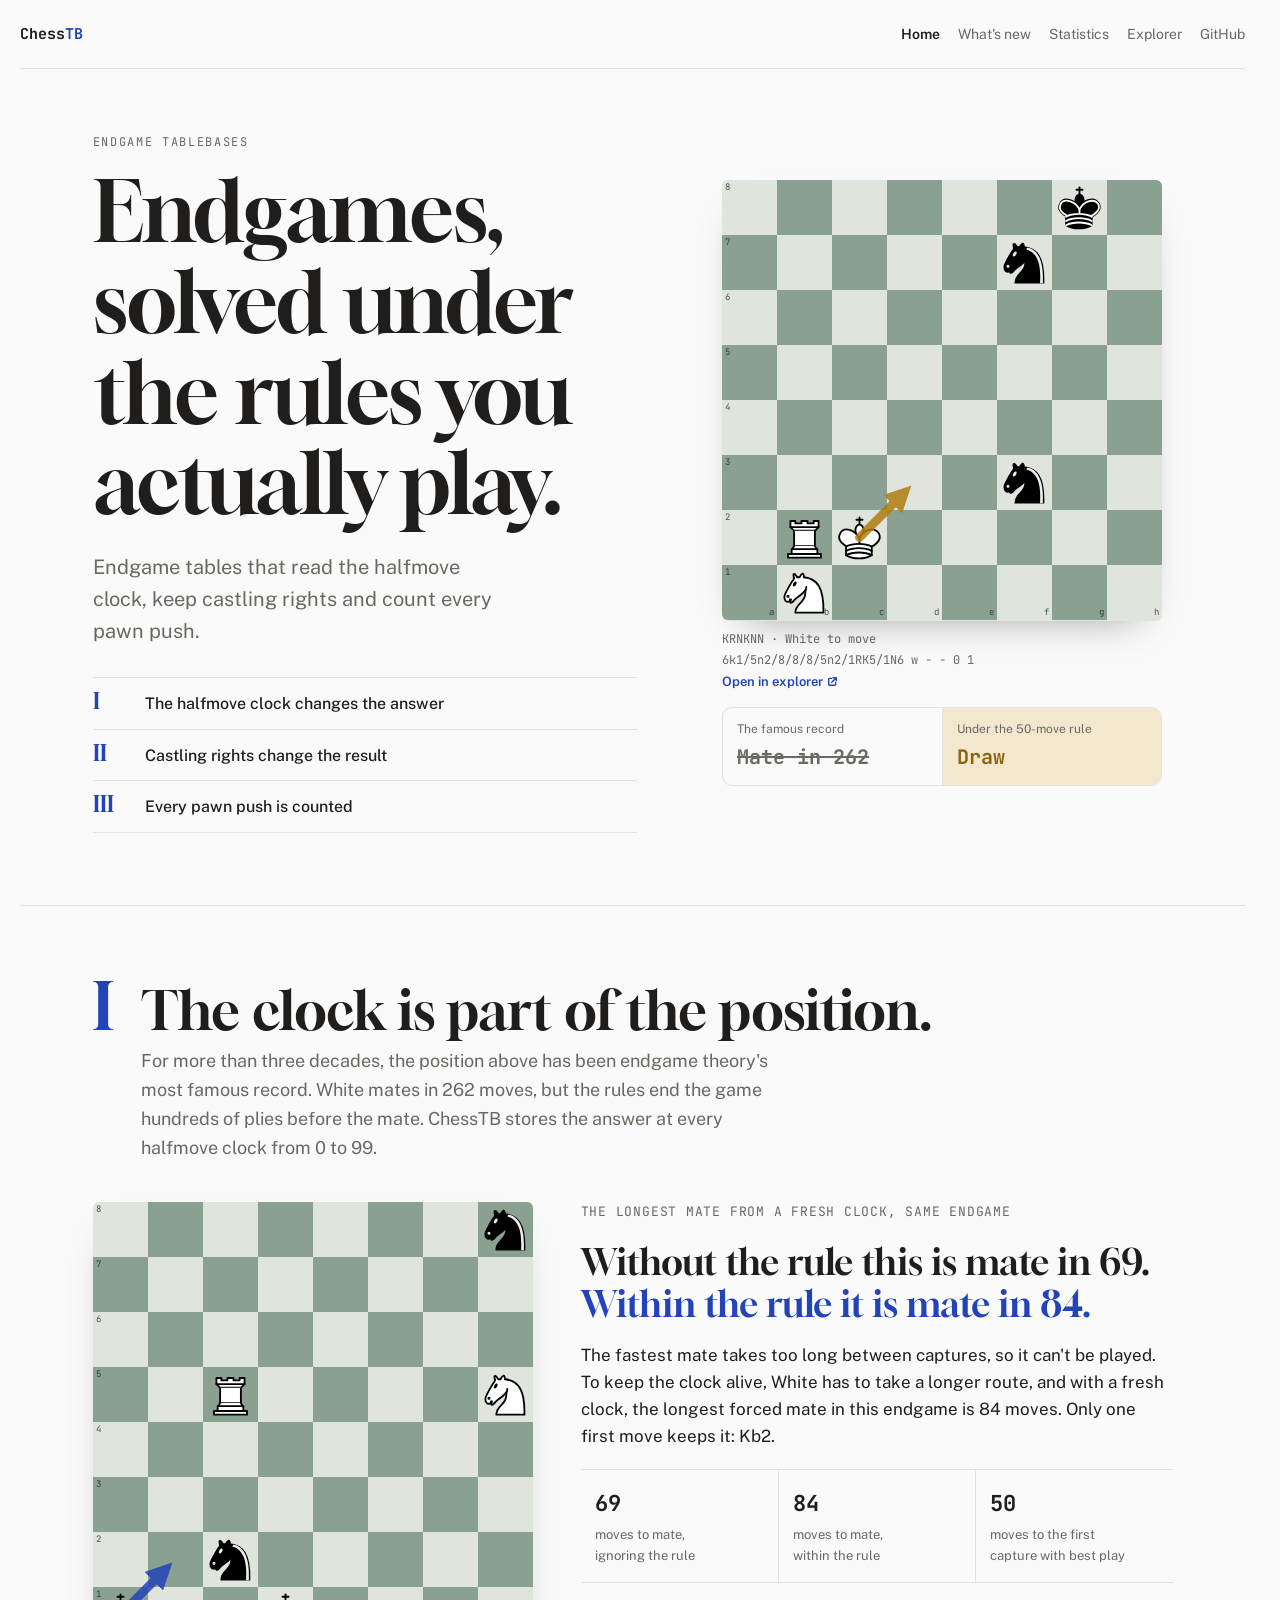
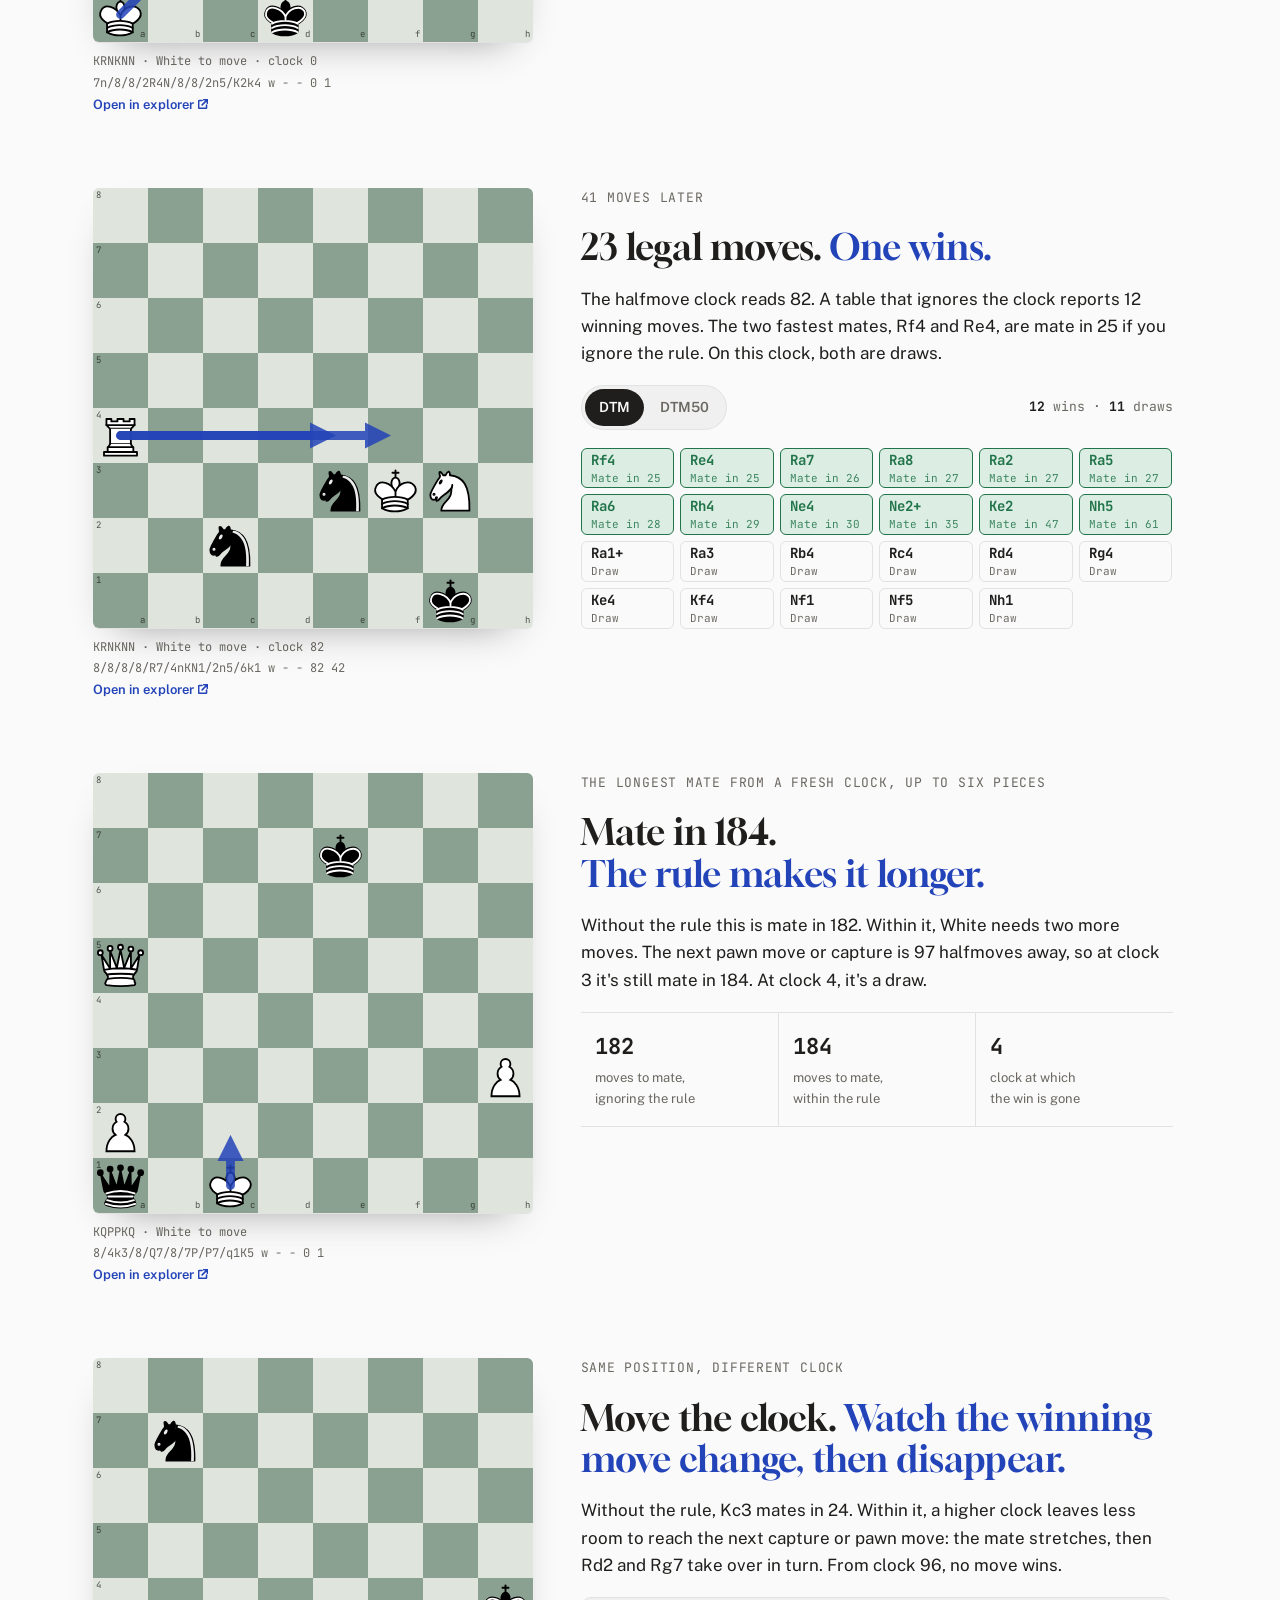
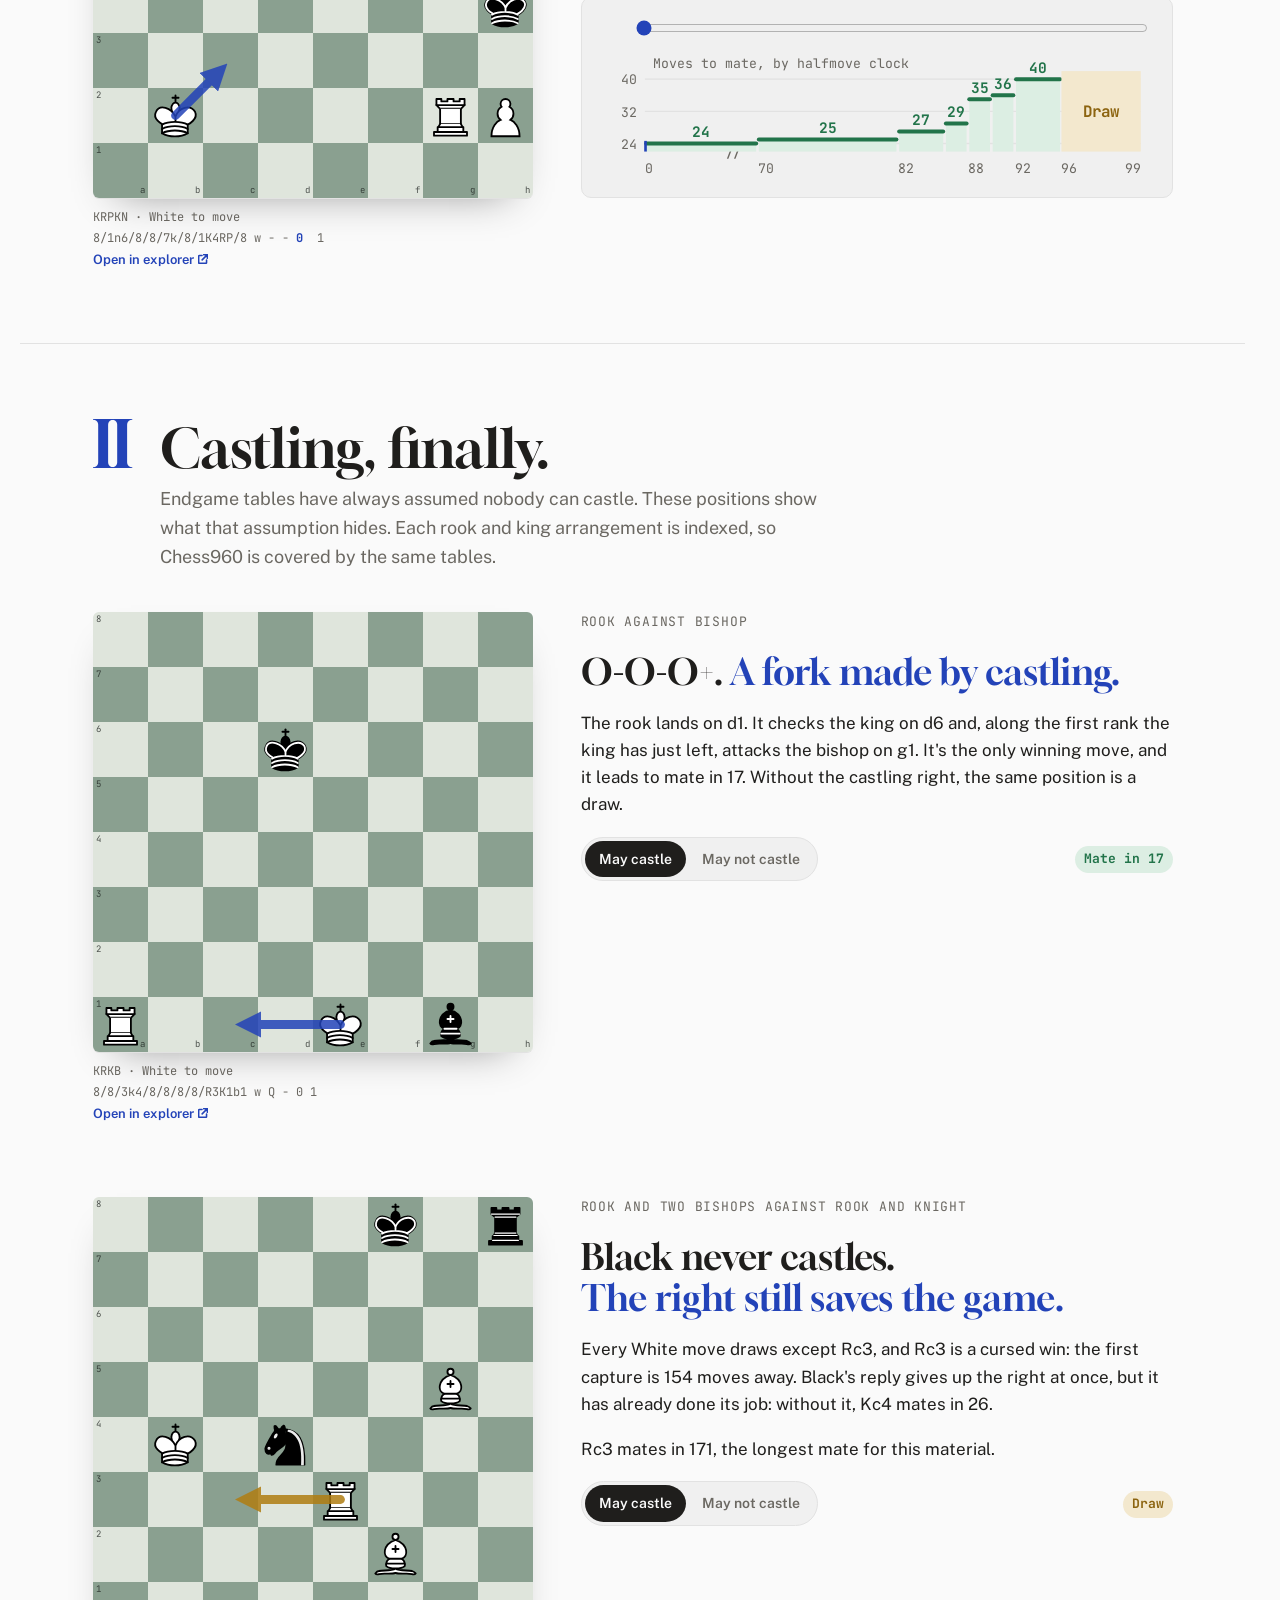
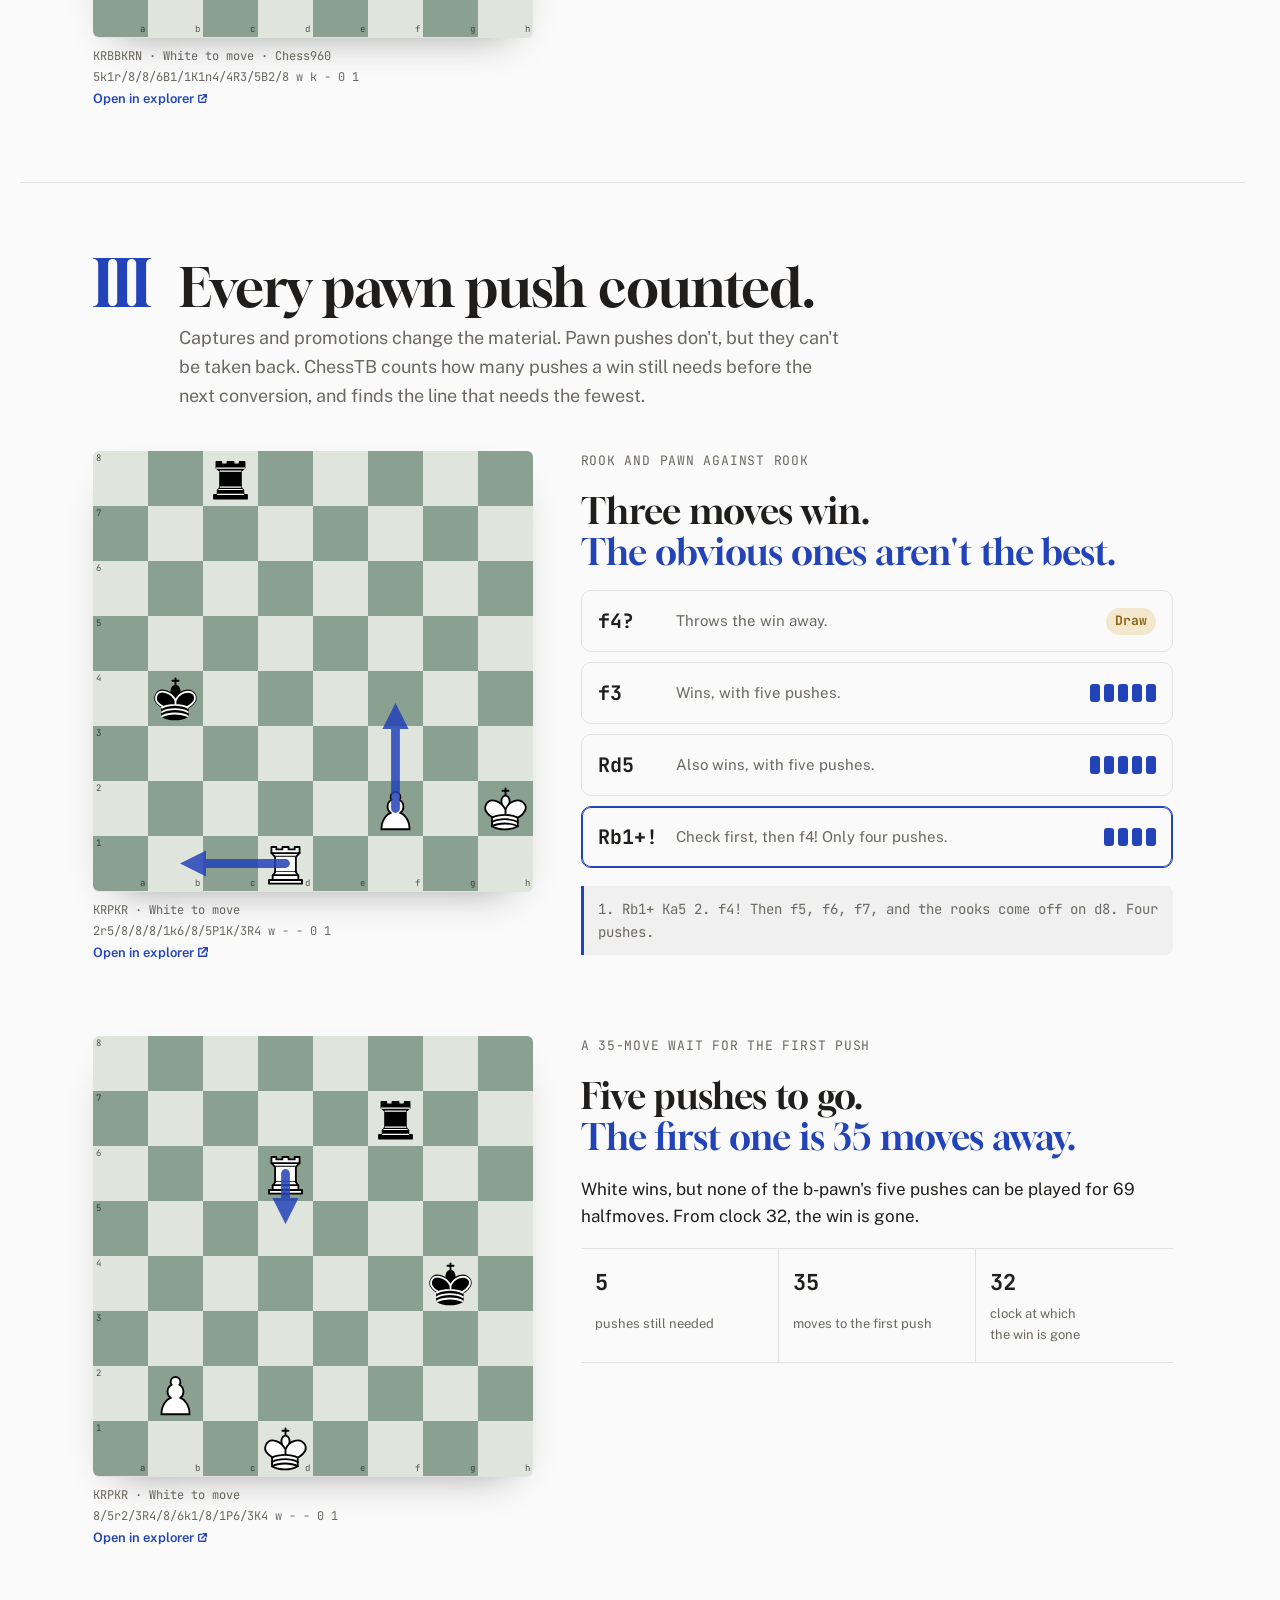
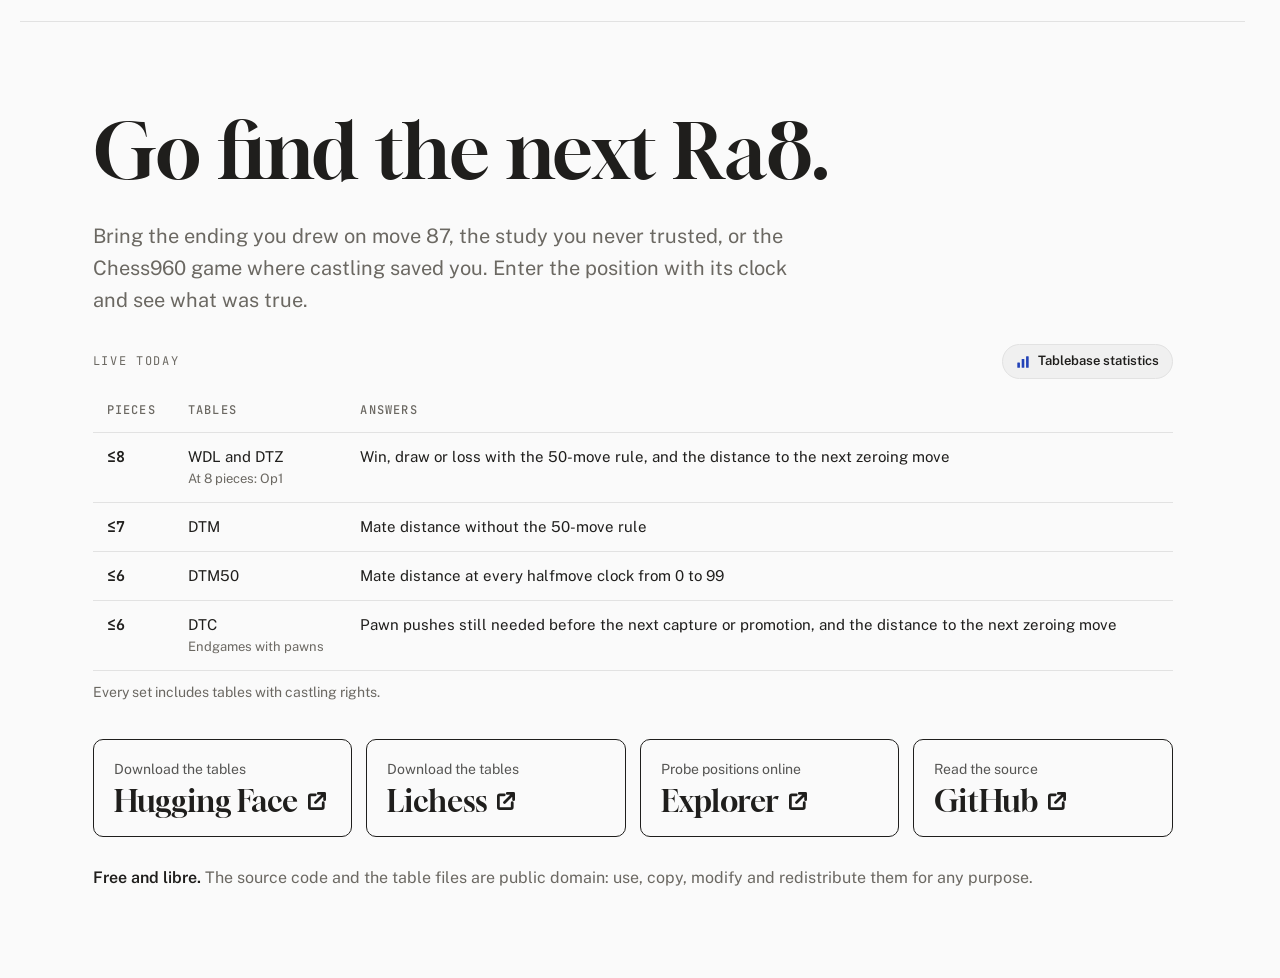
==== commit 67ad6caa: "Slop" ====
--- a/docs/index.html
+++ b/docs/index.html
@@ -8,8 +8,6 @@
 <meta property="og:title" content="ChessTB – Chess endgame tablebases">
 <meta property="og:description" content="Endgame tables that read the halfmove clock, keep castling rights and count every pawn push.">
 <meta property="og:type" content="website">
-<!-- Chess pieces by Colin M.L. Burnett (https://en.wikipedia.org/wiki/User:Cburnett),
-     triple licensed under the GFDL, BSD and GPL; used here under the BSD license. -->
 <link rel="icon" type="image/svg+xml" href="favicon.svg">
 <link rel="apple-touch-icon" href="apple-touch-icon.png">
 <link rel="preconnect" href="https://fonts.googleapis.com">
@@ -24,31 +22,17 @@
   --win-soft: #DCEEE3;
   --draw: #8C6410;
   --draw-soft: #F3E8CE;
-  --sq-light: #DFE5DC;
-  --sq-dark: #8AA090;
-  --coord: #121614;
-  --arrow: #2343B8;
-  --arrow-bad: #B5452A;
 }
 @media (prefers-color-scheme: dark) {
   :root:not([data-theme="light"]) {
     --win: #6FCF97; --win-soft: #163324; --draw: #E7BC5C; --draw-soft: #3A2D10;
-    --sq-light: #B9C4B6; --sq-dark: #6B8473; --arrow: #3B5BDB; --arrow-bad: #C4542F;
   }
 }
 :root[data-theme="dark"] {
   --win: #6FCF97; --win-soft: #163324; --draw: #E7BC5C; --draw-soft: #3A2D10;
-  --sq-light: #B9C4B6; --sq-dark: #6B8473; --arrow: #3B5BDB; --arrow-bad: #C4542F;
-}
-
-body {
-  font-size: 17px; line-height: 1.6;
-  padding-inline: 20px; padding-block: 0 64px;
-}
-h1, h2, h3 { font-family: var(--display); font-weight: 400; text-wrap: balance; margin: 0; line-height: 1.08; }
-p { margin: 0; }
-.eyebrow { font-family: var(--mono); font-size: 12px; letter-spacing: .14em; text-transform: uppercase; color: var(--muted); }
-
+}
+
+body { font-size: 17px; line-height: 1.6; padding-block: 0 64px; }
 
 /* hero */
 .hero { display: grid; grid-template-columns: minmax(0, 1.1fr) minmax(0, .9fr); gap: 56px; align-items: center; padding-block: 64px 72px; }
@@ -69,20 +53,6 @@
 .verdict .new .v { color: var(--draw); }
 
 /* boards */
-.board-wrap { position: relative; width: 100%; max-width: 440px; aspect-ratio: 1; justify-self: center; }
-.board { position: absolute; inset: 0; display: grid; grid-template-columns: repeat(8, 1fr); grid-template-rows: repeat(8, 1fr); border-radius: 6px; overflow: hidden; box-shadow: 0 1px 0 var(--rule), 0 18px 40px -24px rgba(0,0,0,.45); }
-.sq { position: relative; display: grid; place-items: center; }
-.sq.l { background: var(--sq-light); }
-.sq.d { background: var(--sq-dark); }
-.sq.hl::after { content: ""; position: absolute; inset: 0; background: rgba(35, 67, 184, .28); }
-.sq .coord { position: absolute; font-family: var(--mono); font-size: 9px; line-height: 1; opacity: .7; color: var(--coord); }
-.sq .coord.f { right: 3px; bottom: 3px; }
-.sq .coord.r { left: 3px; top: 3px; }
-.pc { position: absolute; inset: 0; width: 100%; height: 100%; display: block; z-index: 1; pointer-events: none; }
-.arrows { position: absolute; inset: 0; pointer-events: none; z-index: 2; }
-.board-caption { display: grid; gap: 2px; margin-top: 10px; font-size: 12px; color: var(--muted); font-family: var(--mono); max-width: 440px; }
-.board-col { display: grid; gap: 0; align-content: start; min-width: 0; width: 100%; max-width: 440px; justify-self: center; }
-.fen { white-space: nowrap; overflow-x: auto; font-variant-numeric: tabular-nums; }
 .fen .clk { display: inline-block; min-width: 2ch; font-weight: 700; color: var(--accent); }
 
 /* sections */
@@ -109,7 +79,7 @@
 .pair + .pair { margin-top: 72px; }
 .story { display: grid; gap: 18px; max-width: 62ch; min-width: 0; }
 .story h3 { font-size: 30px; }
-.story .mat { font-family: var(--mono); font-size: 13px; color: var(--muted); letter-spacing: .06em; }
+.story .mat { font-family: var(--mono); font-size: 13px; color: var(--muted); letter-spacing: .06em; text-wrap: balance; }
 .big { font-family: var(--display); font-size: clamp(26px, 3.4vw, 36px); line-height: 1.15; text-wrap: balance; }
 .big em { font-style: normal; color: var(--accent); }
 /* Two-sentence headlines that would otherwise wrap mid-sentence: one sentence per line. */
@@ -174,9 +144,6 @@
 .close h2 { font-size: clamp(40px, 6.4vw, 76px); max-width: 16ch; }
 .close .lede { font-size: 20px; color: var(--muted); max-width: 58ch; }
 .live { display: grid; gap: 10px; }
-.explore { justify-self: start; font-family: var(--body); font-size: 13px; font-weight: 600; color: var(--accent); text-decoration: none; }
-.explore::after { content: ""; display: inline-block; vertical-align: baseline; margin-left: .35em; width: .75em; height: .75em; background: currentColor; -webkit-mask: var(--ext-icon) center / contain no-repeat; mask: var(--ext-icon) center / contain no-repeat; }
-.explore:hover { text-decoration: underline; }
 .cov-note { font-size: 14px; color: var(--muted); }
 .live-head { display: flex; flex-wrap: wrap; justify-content: space-between; align-items: center; gap: 10px 16px; }
 .license { font-size: 16px; color: var(--muted); text-wrap: balance; }
@@ -369,19 +336,20 @@
 
     <div class="pair">
       <div class="board-col">
-        <div class="board-wrap" id="b-krkpp"></div>
-        <div class="board-caption"><span>KRKPP · White to move</span><span class="fen" id="krkpp-fen">8/8/8/8/pk6/8/7p/R3K3 w Q - 0 1</span><a class="explore" href="https://chesstb-explorer.hf.space/" target="_blank" rel="noopener">Open in explorer</a></div>
-      </div>
-      <div class="story">
-        <div class="mat">ROOK AGAINST TWO PAWNS</div>
-        <p class="big split">The king is in the way. <em>Castling moves it.</em></p>
-        <p>Black's h-pawn queens next move. The rook on a1 can't reach h1 because its own king is on e1. Castling moves the king and brings the rook to d1, covering h1, in one move. Out of 12 legal moves, it's the only one that wins. Kd2 clears the rank too, but one move slower, and only draws. Without the castling right, White can't win at all.</p>
+        <div class="board-wrap" id="b-krbbkrn"></div>
+        <div class="board-caption"><span>KRBBKRN · White to move · Chess960</span><span class="fen" id="krbbkrn-fen">5k1r/8/8/6B1/1K1n4/4R3/5B2/8 w k - 0 1</span><a class="explore" data-variant="chess960" href="https://chesstb-explorer.hf.space/" target="_blank" rel="noopener">Open in explorer</a></div>
+      </div>
+      <div class="story">
+        <div class="mat">ROOK AND TWO BISHOPS AGAINST ROOK AND KNIGHT</div>
+        <p class="big split">Black never castles. <em>The right still saves the game.</em></p>
+        <p>Every White move draws except Rc3, and Rc3 is a cursed win: the first capture is 154 moves away. Black's reply gives up the right at once, but it has already done its job: without it, Kc4 mates in 26.</p>
+        <p>Rc3 mates in 171, the longest mate for this material.</p>
         <div class="clock-row">
-          <div class="seg" role="group" aria-label="White's queenside castling right">
-            <button type="button" data-castle="krkpp" data-on="1" aria-pressed="true">May castle</button>
-            <button type="button" data-castle="krkpp" data-on="0" aria-pressed="false">May not castle</button>
+          <div class="seg" role="group" aria-label="Black's kingside castling right">
+            <button type="button" data-castle="krbbkrn" data-on="1" aria-pressed="true">May castle</button>
+            <button type="button" data-castle="krbbkrn" data-on="0" aria-pressed="false">May not castle</button>
           </div>
-          <span id="krkpp-result"></span>
+          <span id="krbbkrn-result"></span>
         </div>
       </div>
     </div>
@@ -453,7 +421,7 @@
           <thead><tr><th>Pieces</th><th>Tables</th><th>Answers</th></tr></thead>
           <tbody>
             <tr><td class="n">≤8</td><td>WDL and DTZ<span class="sub">At 8 pieces: Op1</span></td><td>Win, draw or loss with the 50-move rule, and the distance to the next zeroing move</td></tr>
-            <tr><td class="n">≤6</td><td>DTM</td><td>Mate distance without the 50-move rule</td></tr>
+            <tr><td class="n">≤7</td><td>DTM</td><td>Mate distance without the 50-move rule</td></tr>
             <tr><td class="n">≤6</td><td>DTM50</td><td>Mate distance at every halfmove clock from 0 to 99</td></tr>
             <tr><td class="n">≤6</td><td>DTC<span class="sub">Endgames with pawns</span></td><td>Pawn pushes still needed before the next capture or promotion, and the distance to the next zeroing move</td></tr>
           </tbody>
@@ -486,89 +454,15 @@
   </section>
 </div>
 
+<script src="board.js"></script>
 <script>
 (function () {
-  // Colin M.L. Burnett's piece set, as shipped with python-chess.
-  var PIECES = {"b":"<g class=\"black bishop\" fill=\"none\" fill-rule=\"evenodd\" stroke=\"#000\" stroke-width=\"1.5\" stroke-linecap=\"round\" stroke-linejoin=\"round\"><path d=\"M9 36c3.39-.97 10.11.43 13.5-2 3.39 2.43 10.11 1.03 13.5 2 0 0 1.65.54 3 2-.68.97-1.65.99-3 .5-3.39-.97-10.11.46-13.5-1-3.39 1.46-10.11.03-13.5 1-1.354.49-2.323.47-3-.5 1.354-1.94 3-2 3-2zm6-4c2.5 2.5 12.5 2.5 15 0 .5-1.5 0-2 0-2 0-2.5-2.5-4-2.5-4 5.5-1.5 6-11.5-5-15.5-11 4-10.5 14-5 15.5 0 0-2.5 1.5-2.5 4 0 0-.5.5 0 2zM25 8a2.5 2.5 0 1 1-5 0 2.5 2.5 0 1 1 5 0z\" fill=\"#000\" stroke-linecap=\"butt\"/><path d=\"M17.5 26h10M15 30h15m-7.5-14.5v5M20 18h5\" stroke=\"#fff\" stroke-linejoin=\"miter\"/></g>","k":"<g class=\"black king\" fill=\"none\" fill-rule=\"evenodd\" stroke=\"#000\" stroke-width=\"1.5\" stroke-linecap=\"round\" stroke-linejoin=\"round\"><path d=\"M22.5 11.63V6\" stroke-linejoin=\"miter\"/><path d=\"M22.5 25s4.5-7.5 3-10.5c0 0-1-2.5-3-2.5s-3 2.5-3 2.5c-1.5 3 3 10.5 3 10.5\" fill=\"#000\" stroke-linecap=\"butt\" stroke-linejoin=\"miter\"/><path d=\"M11.5 37c5.5 3.5 15.5 3.5 21 0v-7s9-4.5 6-10.5c-4-6.5-13.5-3.5-16 4V27v-3.5c-3.5-7.5-13-10.5-16-4-3 6 5 10 5 10V37z\" fill=\"#000\"/><path d=\"M20 8h5\" stroke-linejoin=\"miter\"/><path d=\"M32 29.5s8.5-4 6.03-9.65C34.15 14 25 18 22.5 24.5l.01 2.1-.01-2.1C20 18 9.906 14 6.997 19.85c-2.497 5.65 4.853 9 4.853 9M11.5 30c5.5-3 15.5-3 21 0m-21 3.5c5.5-3 15.5-3 21 0m-21 3.5c5.5-3 15.5-3 21 0\" stroke=\"#fff\"/></g>","n":"<g class=\"black knight\" fill=\"none\" fill-rule=\"evenodd\" stroke=\"#000\" stroke-width=\"1.5\" stroke-linecap=\"round\" stroke-linejoin=\"round\"><path d=\"M 22,10 C 32.5,11 38.5,18 38,39 L 15,39 C 15,30 25,32.5 23,18\" style=\"fill:#000000; stroke:#000000;\"/><path d=\"M 24,18 C 24.38,20.91 18.45,25.37 16,27 C 13,29 13.18,31.34 11,31 C 9.958,30.06 12.41,27.96 11,28 C 10,28 11.19,29.23 10,30 C 9,30 5.997,31 6,26 C 6,24 12,14 12,14 C 12,14 13.89,12.1 14,10.5 C 13.27,9.506 13.5,8.5 13.5,7.5 C 14.5,6.5 16.5,10 16.5,10 L 18.5,10 C 18.5,10 19.28,8.008 21,7 C 22,7 22,10 22,10\" style=\"fill:#000000; stroke:#000000;\"/><path d=\"M 9.5 25.5 A 0.5 0.5 0 1 1 8.5,25.5 A 0.5 0.5 0 1 1 9.5 25.5 z\" style=\"fill:#ececec; stroke:#ececec;\"/><path d=\"M 15 15.5 A 0.5 1.5 0 1 1 14,15.5 A 0.5 1.5 0 1 1 15 15.5 z\" transform=\"matrix(0.866,0.5,-0.5,0.866,9.693,-5.173)\" style=\"fill:#ececec; stroke:#ececec;\"/><path d=\"M 24.55,10.4 L 24.1,11.85 L 24.6,12 C 27.75,13 30.25,14.49 32.5,18.75 C 34.75,23.01 35.75,29.06 35.25,39 L 35.2,39.5 L 37.45,39.5 L 37.5,39 C 38,28.94 36.62,22.15 34.25,17.66 C 31.88,13.17 28.46,11.02 25.06,10.5 L 24.55,10.4 z \" style=\"fill:#ececec; stroke:none;\"/></g>","p":"<g class=\"black pawn\"><path d=\"M22.5 9c-2.21 0-4 1.79-4 4 0 .89.29 1.71.78 2.38C17.33 16.5 16 18.59 16 21c0 2.03.94 3.84 2.41 5.03-3 1.06-7.41 5.55-7.41 13.47h23c0-7.92-4.41-12.41-7.41-13.47 1.47-1.19 2.41-3 2.41-5.03 0-2.41-1.33-4.5-3.28-5.62.49-.67.78-1.49.78-2.38 0-2.21-1.79-4-4-4z\" fill=\"#000\" stroke=\"#000\" stroke-width=\"1.5\" stroke-linecap=\"round\"/></g>","q":"<g class=\"black queen\" fill=\"#000\" fill-rule=\"evenodd\" stroke=\"#000\" stroke-width=\"1.5\" stroke-linecap=\"round\" stroke-linejoin=\"round\"><g fill=\"#000\" stroke=\"none\"><circle cx=\"6\" cy=\"12\" r=\"2.75\"/><circle cx=\"14\" cy=\"9\" r=\"2.75\"/><circle cx=\"22.5\" cy=\"8\" r=\"2.75\"/><circle cx=\"31\" cy=\"9\" r=\"2.75\"/><circle cx=\"39\" cy=\"12\" r=\"2.75\"/></g><path d=\"M9 26c8.5-1.5 21-1.5 27 0l2.5-12.5L31 25l-.3-14.1-5.2 13.6-3-14.5-3 14.5-5.2-13.6L14 25 6.5 13.5 9 26zM9 26c0 2 1.5 2 2.5 4 1 1.5 1 1 .5 3.5-1.5 1-1.5 2.5-1.5 2.5-1.5 1.5.5 2.5.5 2.5 6.5 1 16.5 1 23 0 0 0 1.5-1 0-2.5 0 0 .5-1.5-1-2.5-.5-2.5-.5-2 .5-3.5 1-2 2.5-2 2.5-4-8.5-1.5-18.5-1.5-27 0z\" stroke-linecap=\"butt\"/><path d=\"M11 38.5a35 35 1 0 0 23 0\" fill=\"none\" stroke-linecap=\"butt\"/><path d=\"M11 29a35 35 1 0 1 23 0M12.5 31.5h20M11.5 34.5a35 35 1 0 0 22 0M10.5 37.5a35 35 1 0 0 24 0\" fill=\"none\" stroke=\"#fff\"/></g>","r":"<g class=\"black rook\" fill=\"#000\" fill-rule=\"evenodd\" stroke=\"#000\" stroke-width=\"1.5\" stroke-linecap=\"round\" stroke-linejoin=\"round\"><path d=\"M9 39h27v-3H9v3zM12.5 32l1.5-2.5h17l1.5 2.5h-20zM12 36v-4h21v4H12z\" stroke-linecap=\"butt\"/><path d=\"M14 29.5v-13h17v13H14z\" stroke-linecap=\"butt\" stroke-linejoin=\"miter\"/><path d=\"M14 16.5L11 14h23l-3 2.5H14zM11 14V9h4v2h5V9h5v2h5V9h4v5H11z\" stroke-linecap=\"butt\"/><path d=\"M12 35.5h21M13 31.5h19M14 29.5h17M14 16.5h17M11 14h23\" fill=\"none\" stroke=\"#fff\" stroke-width=\"1\" stroke-linejoin=\"miter\"/></g>","B":"<g class=\"white bishop\" fill=\"none\" fill-rule=\"evenodd\" stroke=\"#000\" stroke-width=\"1.5\" stroke-linecap=\"round\" stroke-linejoin=\"round\"><g fill=\"#fff\" stroke-linecap=\"butt\"><path d=\"M9 36c3.39-.97 10.11.43 13.5-2 3.39 2.43 10.11 1.03 13.5 2 0 0 1.65.54 3 2-.68.97-1.65.99-3 .5-3.39-.97-10.11.46-13.5-1-3.39 1.46-10.11.03-13.5 1-1.354.49-2.323.47-3-.5 1.354-1.94 3-2 3-2zM15 32c2.5 2.5 12.5 2.5 15 0 .5-1.5 0-2 0-2 0-2.5-2.5-4-2.5-4 5.5-1.5 6-11.5-5-15.5-11 4-10.5 14-5 15.5 0 0-2.5 1.5-2.5 4 0 0-.5.5 0 2zM25 8a2.5 2.5 0 1 1-5 0 2.5 2.5 0 1 1 5 0z\"/></g><path d=\"M17.5 26h10M15 30h15m-7.5-14.5v5M20 18h5\" stroke-linejoin=\"miter\"/></g>","K":"<g class=\"white king\" fill=\"none\" fill-rule=\"evenodd\" stroke=\"#000\" stroke-width=\"1.5\" stroke-linecap=\"round\" stroke-linejoin=\"round\"><path d=\"M22.5 11.63V6M20 8h5\" stroke-linejoin=\"miter\"/><path d=\"M22.5 25s4.5-7.5 3-10.5c0 0-1-2.5-3-2.5s-3 2.5-3 2.5c-1.5 3 3 10.5 3 10.5\" fill=\"#fff\" stroke-linecap=\"butt\" stroke-linejoin=\"miter\"/><path d=\"M11.5 37c5.5 3.5 15.5 3.5 21 0v-7s9-4.5 6-10.5c-4-6.5-13.5-3.5-16 4V27v-3.5c-3.5-7.5-13-10.5-16-4-3 6 5 10 5 10V37z\" fill=\"#fff\"/><path d=\"M11.5 30c5.5-3 15.5-3 21 0m-21 3.5c5.5-3 15.5-3 21 0m-21 3.5c5.5-3 15.5-3 21 0\"/></g>","N":"<g class=\"white knight\" fill=\"none\" fill-rule=\"evenodd\" stroke=\"#000\" stroke-width=\"1.5\" stroke-linecap=\"round\" stroke-linejoin=\"round\"><path d=\"M 22,10 C 32.5,11 38.5,18 38,39 L 15,39 C 15,30 25,32.5 23,18\" style=\"fill:#ffffff; stroke:#000000;\"/><path d=\"M 24,18 C 24.38,20.91 18.45,25.37 16,27 C 13,29 13.18,31.34 11,31 C 9.958,30.06 12.41,27.96 11,28 C 10,28 11.19,29.23 10,30 C 9,30 5.997,31 6,26 C 6,24 12,14 12,14 C 12,14 13.89,12.1 14,10.5 C 13.27,9.506 13.5,8.5 13.5,7.5 C 14.5,6.5 16.5,10 16.5,10 L 18.5,10 C 18.5,10 19.28,8.008 21,7 C 22,7 22,10 22,10\" style=\"fill:#ffffff; stroke:#000000;\"/><path d=\"M 9.5 25.5 A 0.5 0.5 0 1 1 8.5,25.5 A 0.5 0.5 0 1 1 9.5 25.5 z\" style=\"fill:#000000; stroke:#000000;\"/><path d=\"M 15 15.5 A 0.5 1.5 0 1 1 14,15.5 A 0.5 1.5 0 1 1 15 15.5 z\" transform=\"matrix(0.866,0.5,-0.5,0.866,9.693,-5.173)\" style=\"fill:#000000; stroke:#000000;\"/></g>","P":"<g class=\"white pawn\"><path d=\"M22.5 9c-2.21 0-4 1.79-4 4 0 .89.29 1.71.78 2.38C17.33 16.5 16 18.59 16 21c0 2.03.94 3.84 2.41 5.03-3 1.06-7.41 5.55-7.41 13.47h23c0-7.92-4.41-12.41-7.41-13.47 1.47-1.19 2.41-3 2.41-5.03 0-2.41-1.33-4.5-3.28-5.62.49-.67.78-1.49.78-2.38 0-2.21-1.79-4-4-4z\" fill=\"#fff\" stroke=\"#000\" stroke-width=\"1.5\" stroke-linecap=\"round\"/></g>","Q":"<g class=\"white queen\" fill=\"#fff\" fill-rule=\"evenodd\" stroke=\"#000\" stroke-width=\"1.5\" stroke-linecap=\"round\" stroke-linejoin=\"round\"><path d=\"M8 12a2 2 0 1 1-4 0 2 2 0 1 1 4 0zM24.5 7.5a2 2 0 1 1-4 0 2 2 0 1 1 4 0zM41 12a2 2 0 1 1-4 0 2 2 0 1 1 4 0zM16 8.5a2 2 0 1 1-4 0 2 2 0 1 1 4 0zM33 9a2 2 0 1 1-4 0 2 2 0 1 1 4 0z\"/><path d=\"M9 26c8.5-1.5 21-1.5 27 0l2-12-7 11V11l-5.5 13.5-3-15-3 15-5.5-14V25L7 14l2 12zM9 26c0 2 1.5 2 2.5 4 1 1.5 1 1 .5 3.5-1.5 1-1.5 2.5-1.5 2.5-1.5 1.5.5 2.5.5 2.5 6.5 1 16.5 1 23 0 0 0 1.5-1 0-2.5 0 0 .5-1.5-1-2.5-.5-2.5-.5-2 .5-3.5 1-2 2.5-2 2.5-4-8.5-1.5-18.5-1.5-27 0z\" stroke-linecap=\"butt\"/><path d=\"M11.5 30c3.5-1 18.5-1 22 0M12 33.5c6-1 15-1 21 0\" fill=\"none\"/></g>","R":"<g class=\"white rook\" fill=\"#fff\" fill-rule=\"evenodd\" stroke=\"#000\" stroke-width=\"1.5\" stroke-linecap=\"round\" stroke-linejoin=\"round\"><path d=\"M9 39h27v-3H9v3zM12 36v-4h21v4H12zM11 14V9h4v2h5V9h5v2h5V9h4v5\" stroke-linecap=\"butt\"/><path d=\"M34 14l-3 3H14l-3-3\"/><path d=\"M31 17v12.5H14V17\" stroke-linecap=\"butt\" stroke-linejoin=\"miter\"/><path d=\"M31 29.5l1.5 2.5h-20l1.5-2.5\"/><path d=\"M11 14h23\" fill=\"none\" stroke-linejoin=\"miter\"/></g>"};
-  var FILES = "abcdefgh";
-
-  function sqIndex(s) { return { f: FILES.indexOf(s[0]), r: parseInt(s[1], 10) - 1 }; }
-
-  function render(id, fen, opts) {
-    opts = opts || {};
-    var host = document.getElementById(id);
-    host.innerHTML = "";
-    var board = document.createElement("div");
-    board.className = "board";
-    board.setAttribute("role", "img");
-    board.setAttribute("aria-label", opts.label || ("Chess position " + fen));
-    var rows = fen.split(" ")[0].split("/");
-    var hl = opts.highlight || [];
-    for (var r = 0; r < 8; r++) {
-      var f = 0;
-      var row = rows[r];
-      for (var i = 0; i < row.length; i++) {
-        var ch = row[i];
-        if (/\d/.test(ch)) {
-          for (var k = 0; k < +ch; k++) board.appendChild(cell(7 - r, f++, null));
-        } else {
-          board.appendChild(cell(7 - r, f++, ch));
-        }
-      }
-    }
-    function cell(rank, file, ch) {
-      var d = document.createElement("div");
-      var name = FILES[file] + (rank + 1);
-      d.className = "sq " + ((rank + file) % 2 ? "l" : "d") + (hl.indexOf(name) >= 0 ? " hl" : "");
-      if (rank === 0) { var c = document.createElement("span"); c.className = "coord f"; c.textContent = FILES[file]; d.appendChild(c); }
-      if (file === 0) { var c2 = document.createElement("span"); c2.className = "coord r"; c2.textContent = rank + 1; d.appendChild(c2); }
-      if (ch) {
-        d.insertAdjacentHTML("beforeend", '<svg class="pc" viewBox="0 0 45 45" aria-hidden="true">' + PIECES[ch] + "</svg>");
-      }
-      return d;
-    }
-    host.appendChild(board);
-    var NS = "http://www.w3.org/2000/svg";
-    var svg = document.createElementNS(NS, "svg");
-    svg.setAttribute("class", "arrows");
-    svg.setAttribute("viewBox", "0 0 8 8");
-    svg.setAttribute("aria-hidden", "true");
-    var defs = document.createElementNS(NS, "defs");
-    ["good", "bad"].forEach(function (kind) {
-      var m = document.createElementNS(NS, "marker");
-      m.setAttribute("id", id + "-" + kind);
-      m.setAttribute("viewBox", "0 0 10 10");
-      m.setAttribute("refX", "5"); m.setAttribute("refY", "5");
-      m.setAttribute("markerWidth", "3"); m.setAttribute("markerHeight", "3");
-      m.setAttribute("orient", "auto-start-reverse");
-      var path = document.createElementNS(NS, "path");
-      path.setAttribute("d", "M0,0 L10,5 L0,10 z");
-      path.setAttribute("fill", kind === "good" ? "var(--arrow)" : "var(--arrow-bad)");
-      m.appendChild(path); defs.appendChild(m);
-    });
-    svg.appendChild(defs);
-    (opts.arrows || []).forEach(function (a) {
-      var A = sqIndex(a[0]), B = sqIndex(a[1]);
-      var x1 = A.f + .5, y1 = 7 - A.r + .5, x2 = B.f + .5, y2 = 7 - B.r + .5;
-      var dx = x2 - x1, dy = y2 - y1, len = Math.sqrt(dx * dx + dy * dy);
-      var shorten = .32;
-      var l = document.createElementNS(NS, "line");
-      l.setAttribute("x1", x1); l.setAttribute("y1", y1);
-      l.setAttribute("x2", x2 - dx / len * shorten); l.setAttribute("y2", y2 - dy / len * shorten);
-      l.setAttribute("stroke", a[2] === "bad" ? "var(--arrow-bad)" : "var(--arrow)");
-      l.setAttribute("stroke-width", ".16");
-      l.setAttribute("stroke-linecap", "round");
-      l.setAttribute("opacity", ".85");
-      l.setAttribute("marker-end", "url(#" + id + "-" + (a[2] === "bad" ? "bad" : "good") + ")");
-      svg.appendChild(l);
-    });
-    host.appendChild(svg);
-  }
+  var render = window.renderBoard;
 
   function chip(kind, text) { return '<span class="chip ' + kind + '">' + text + "</span>"; }
 
   // Hero and clock reveal
-  render("b-legend", "6k1/5n2/8/8/8/5n2/1RK5/1N6 w", { label: "KRNKNN, the famous mate in 262. A draw under the 50-move rule." });
+  render("b-legend", "6k1/5n2/8/8/8/5n2/1RK5/1N6 w", { arrows: [["c2", "d3", "cursed"]], label: "KRNKNN, the famous mate in 262. Kd3 is a cursed win, a draw under the 50-move rule." });
   render("b-krnknn", "7n/8/8/2R4N/8/8/2n5/K2k4 w", { arrows: [["a1", "b2"]], label: "KRNKNN, the longest mate from a fresh clock within the 50-move rule. Kb2 is the only winning move." });
 
   // Every legal move, ordered by clock-free mate distance. [move, clock-free mate (0 = draw), mate at clock 82 (0 = draw)]
@@ -589,7 +483,7 @@
     document.getElementById("puzzle-count").innerHTML = "<b>" + wins + "</b> win" + (wins === 1 ? "" : "s") + " · <b>" + (PUZZLE.length - wins) + "</b> draws";
     render("b-puzzle", PUZZLE_FEN, free
       ? { arrows: [["a4", "f4"], ["a4", "e4"]], label: "Ignoring the clock, Rf4 and Re4 mate fastest." }
-      : { arrows: [["a4", "a8"], ["a4", "f4", "bad"], ["a4", "e4", "bad"]], highlight: ["a8"], label: "At clock 82, Ra8 wins. Rf4 and Re4 draw." });
+      : { arrows: [["a4", "a8"], ["a4", "f4", "cursed"], ["a4", "e4", "cursed"]], label: "At clock 82, Ra8 wins. Rf4 and Re4 draw." });
   }
   document.querySelectorAll("[data-clock]").forEach(function (b) {
     b.addEventListener("click", function () {
@@ -691,13 +585,13 @@
   // Castling toggles
   var castle = {
     krkr: { base: "8/8/3k4/8/8/8/8/R3K1b1", right: "Q", on: "Mate in 17", arrows: [["e1", "c1"]], label: "KRKB with castling" },
-    krkpp: { base: "8/8/8/8/pk6/8/7p/R3K3", right: "Q", on: "Mate in 21", arrows: [["e1", "c1"]], label: "KRKPP with castling" }
+    krbbkrn: { base: "5k1r/8/8/6B1/1K1n4/4R3/5B2/8", right: "k", on: "Draw", off: "Mate in 26", arrows: [["e3", "c3", "cursed"]], offArrows: [["b4", "c4"]], label: "KRBBKRN: Black may castle; Rc3 is a cursed win, a draw", offLabel: "KRBBKRN: no castling rights; Kc4 mates in 26" }
   };
   function setCastle(key, on) {
     var c = castle[key];
-    render("b-" + key, c.base + " w", on ? { arrows: c.arrows, label: c.label + ": O-O-O is the only win" } : { label: c.label + " right removed: draw" });
+    render("b-" + key, c.base + " w", on ? { arrows: c.arrows, label: c.label } : { arrows: c.offArrows, label: c.offLabel || c.label + " right removed: draw" });
     document.getElementById(key + "-fen").textContent = c.base + " w " + (on ? c.right : "-") + " - 0 1";
-    document.getElementById(key + "-result").innerHTML = on ? chip("win", c.on) : chip("draw", "Draw");
+    document.getElementById(key + "-result").innerHTML = on ? chip(c.off ? "draw" : "win", c.on) : chip(c.off ? "win" : "draw", c.off || "Draw");
     document.querySelectorAll('[data-castle="' + key + '"]').forEach(function (b) {
       b.setAttribute("aria-pressed", (b.dataset.on === "1") === on ? "true" : "false");
     });
@@ -706,7 +600,7 @@
     b.addEventListener("click", function () { setCastle(b.dataset.castle, b.dataset.on === "1"); });
   });
   setCastle("krkr", true);
-  setCastle("krkpp", true);
+  setCastle("krbbkrn", true);
 
   // DTC options
   var opts = {
@@ -729,7 +623,7 @@
   document.querySelectorAll(".explore").forEach(function (link) {
     function update() {
       var fen = link.parentNode.querySelector(".fen").textContent.trim().replace(/\s+/g, " ");
-      link.href = "https://chesstb-explorer.hf.space/#fen=" + encodeURIComponent(fen);
+      link.href = "https://chesstb-explorer.hf.space/#fen=" + encodeURIComponent(fen) + (link.dataset.variant ? "&variant=" + link.dataset.variant : "");
     }
     ["mouseenter", "focus", "touchstart", "click"].forEach(function (ev) { link.addEventListener(ev, update, { passive: true }); });
     update();
--- a/docs/common.css
+++ b/docs/common.css
@@ -1,5 +1,5 @@
-/* Shared by every ChessTB page: theme tokens, base type, top bar and the common controls.
-   Page-specific tokens (board squares, result colours, bar colours) stay in each page. */
+/* Shared by every ChessTB page: theme tokens, base type, top bar, boards and the common controls.
+   Result colours (win, draw, loss) differ between pages and stay in each page. */
 :root {
   --paper: #FAFAFA;
   --panel: #F0F0F0;
@@ -8,6 +8,13 @@
   --rule: #E2E2E2;
   --accent: #2343B8;
   --accent-soft: #DCE2F7;
+  --sq-light: #DFE5DC;
+  --sq-dark: #8AA090;
+  --coord: #121614;
+  /* Board arrows: a winning move, a mistake, and a cursed win (a win the 50-move rule turns into a draw). */
+  --arrow: #2343B8;
+  --arrow-bad: #B5452A;
+  --arrow-cursed: #B07D12;
   --display: "Gloock", "Georgia", "Times New Roman", serif;
   --body: "Public Sans", "Helvetica Neue", Arial, sans-serif;
   --mono: "JetBrains Mono", ui-monospace, "SFMono-Regular", Menlo, monospace;
@@ -21,12 +28,14 @@
   :root:not([data-theme="light"]) {
     --paper: #141414; --panel: #1E1E1E; --ink: #ECECEC; --muted: #A3A3A3; --rule: #2E2E2E;
     --accent: #8EA6FF; --accent-soft: #1E2847;
+    --sq-light: #B9C4B6; --sq-dark: #6B8473; --arrow: #3B5BDB; --arrow-bad: #C4542F; --arrow-cursed: #B8861C;
     color-scheme: dark;
   }
 }
 :root[data-theme="dark"] {
   --paper: #141414; --panel: #1E1E1E; --ink: #ECECEC; --muted: #A3A3A3; --rule: #2E2E2E;
   --accent: #8EA6FF; --accent-soft: #1E2847;
+  --sq-light: #B9C4B6; --sq-dark: #6B8473; --arrow: #3B5BDB; --arrow-bad: #C4542F; --arrow-cursed: #B8861C;
   color-scheme: dark;
 }
 
@@ -40,6 +49,9 @@
 a { color: var(--accent); }
 :focus-visible { outline: 2px solid var(--accent); outline-offset: 3px; border-radius: 4px; }
 .nw { white-space: nowrap; }
+h1, h2, h3 { font-family: var(--display); font-weight: 400; text-wrap: balance; margin: 0; line-height: 1.08; }
+p { margin: 0; }
+.eyebrow { font-family: var(--mono); font-size: 12px; letter-spacing: .14em; text-transform: uppercase; color: var(--muted); }
 
 /* top bar */
 .top { display: flex; justify-content: space-between; align-items: center; gap: 16px; padding-block: 22px; border-bottom: 1px solid var(--rule); line-height: 24px; }
@@ -69,3 +81,20 @@
 .pill-btn:hover { background: color-mix(in srgb, var(--ink) 6%, var(--panel)); border-color: color-mix(in srgb, var(--ink) 22%, var(--rule)); }
 .pill-btn svg { width: 14px; height: 14px; flex: none; color: var(--accent); }
 
+/* Boards: squares and pieces drawn by each page's render(), arrows in an SVG layer on top, caption below. */
+.board-wrap { position: relative; width: 100%; max-width: 440px; aspect-ratio: 1; justify-self: center; }
+.board { position: absolute; inset: 0; display: grid; grid-template-columns: repeat(8, 1fr); grid-template-rows: repeat(8, 1fr); border-radius: 6px; overflow: hidden; box-shadow: 0 1px 0 var(--rule), 0 18px 40px -24px rgba(0,0,0,.45); }
+.sq { position: relative; display: grid; place-items: center; }
+.sq.l { background: var(--sq-light); }
+.sq.d { background: var(--sq-dark); }
+.sq .coord { position: absolute; font-family: var(--mono); font-size: 9px; line-height: 1; opacity: .7; color: var(--coord); }
+.sq .coord.f { right: 3px; bottom: 3px; }
+.sq .coord.r { left: 3px; top: 3px; }
+.pc { position: absolute; inset: 0; width: 100%; height: 100%; display: block; z-index: 1; pointer-events: none; }
+.arrows { position: absolute; inset: 0; pointer-events: none; z-index: 2; }
+.board-col { display: grid; gap: 0; align-content: start; min-width: 0; width: 100%; max-width: 440px; justify-self: center; }
+.board-caption { display: grid; gap: 2px; margin-top: 10px; font-size: 12px; color: var(--muted); font-family: var(--mono); max-width: 440px; }
+.fen { white-space: nowrap; overflow-x: auto; font-variant-numeric: tabular-nums; }
+.explore { justify-self: start; font-family: var(--body); font-size: 13px; font-weight: 600; color: var(--accent); text-decoration: none; }
+.explore::after { content: ""; display: inline-block; vertical-align: baseline; margin-left: .35em; width: .75em; height: .75em; background: currentColor; -webkit-mask: var(--ext-icon) center / contain no-repeat; mask: var(--ext-icon) center / contain no-repeat; }
+.explore:hover { text-decoration: underline; }
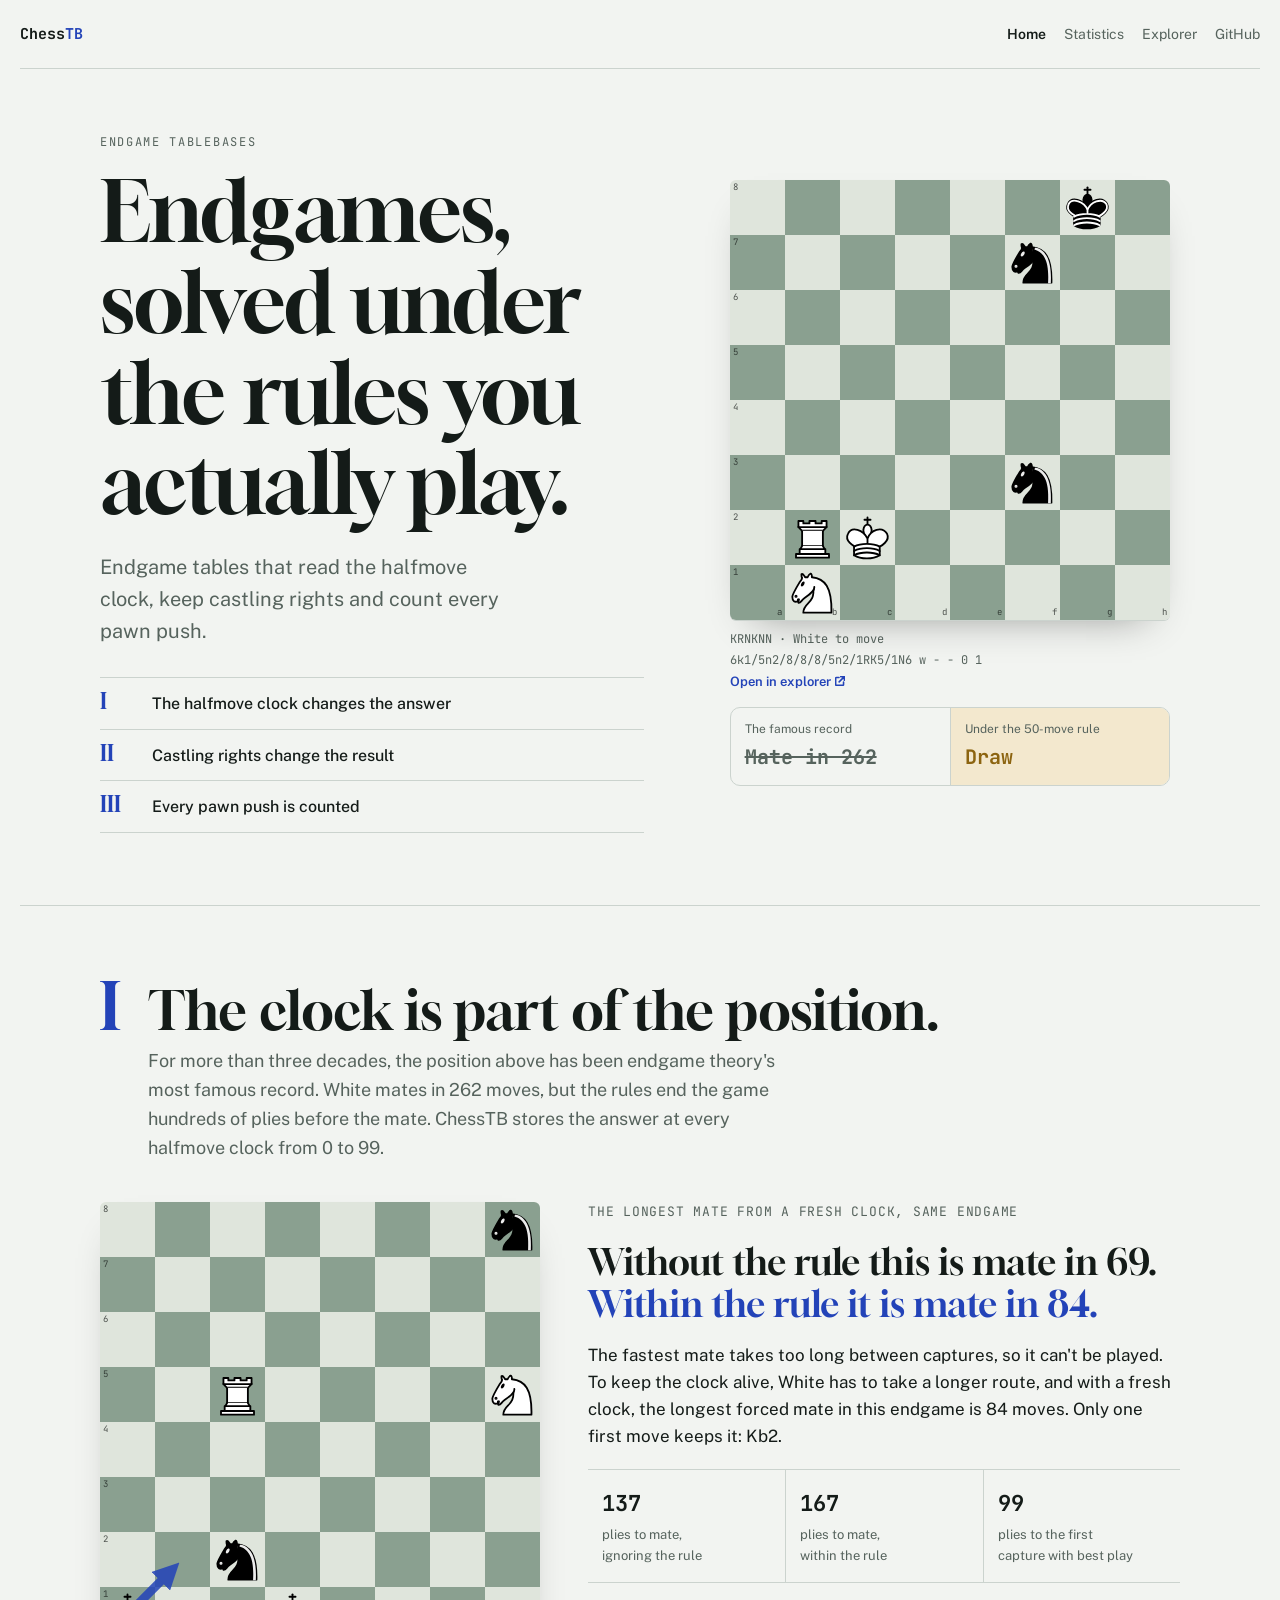
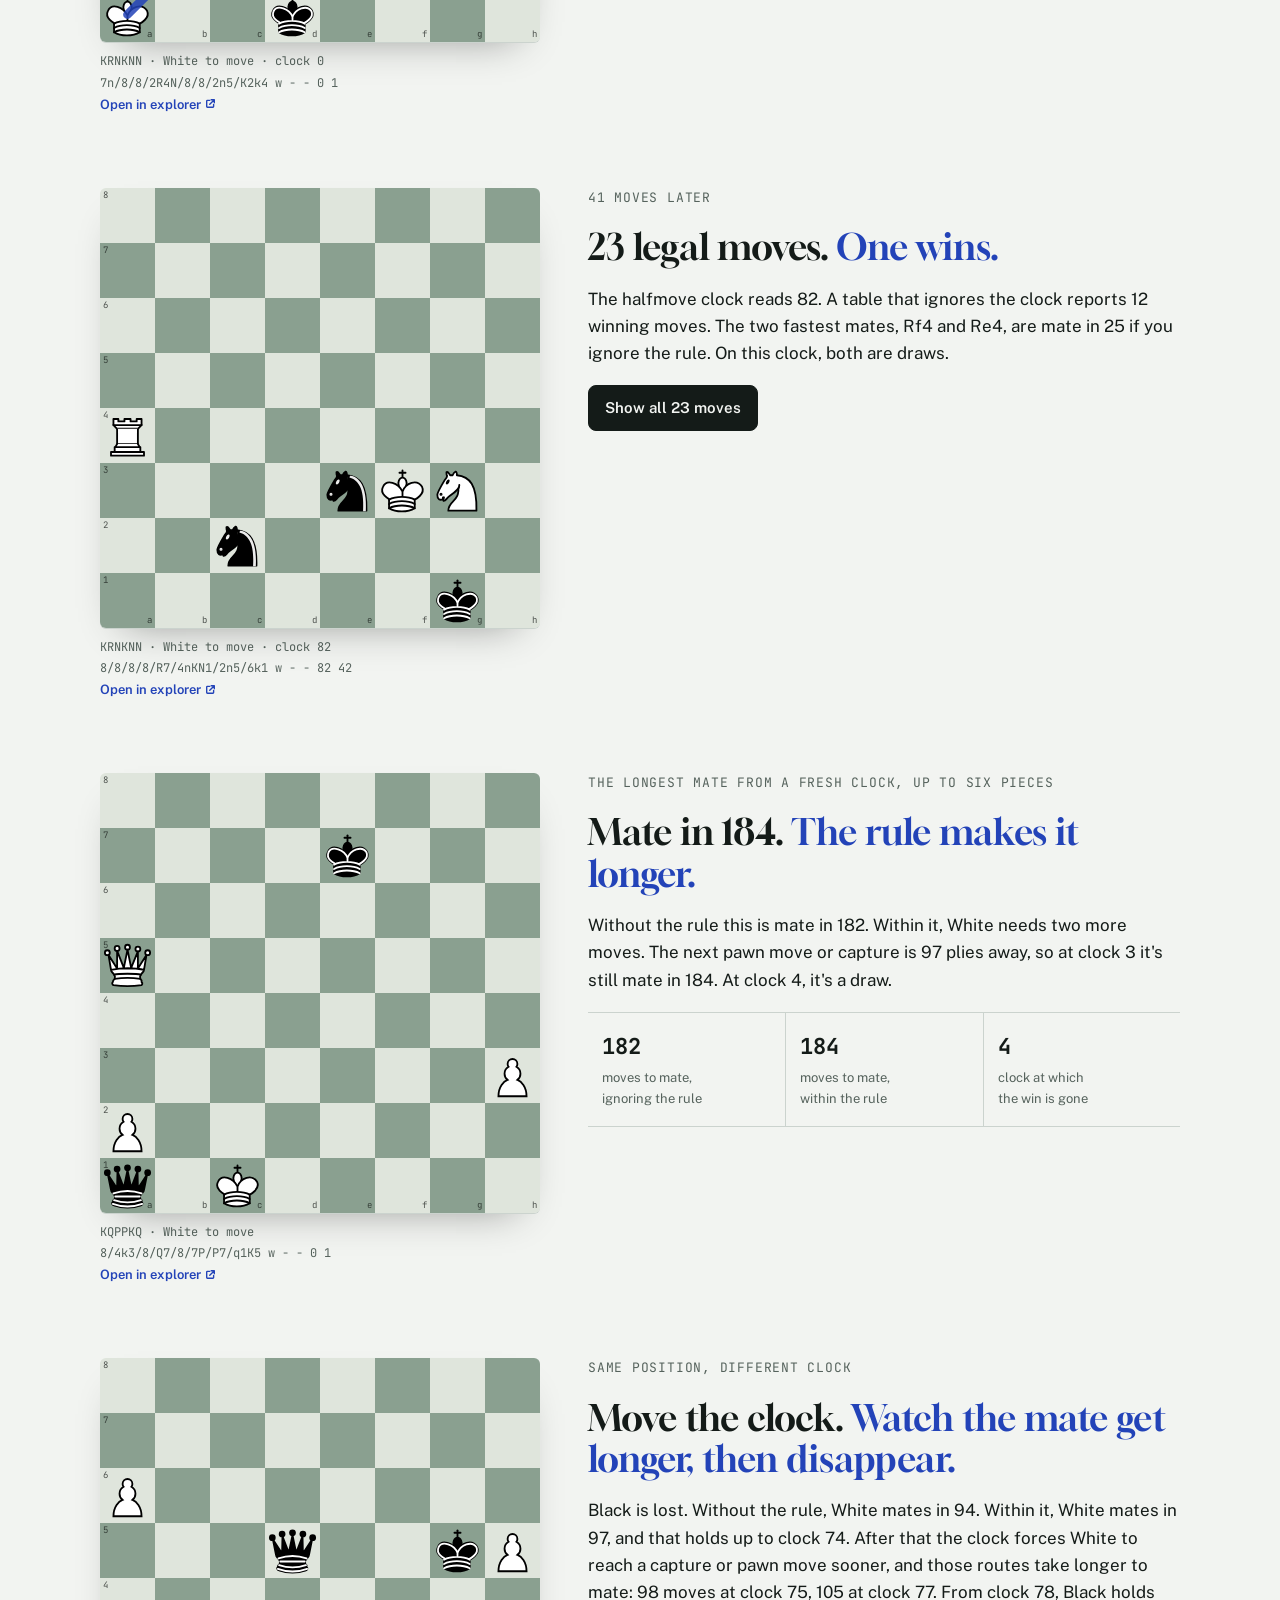
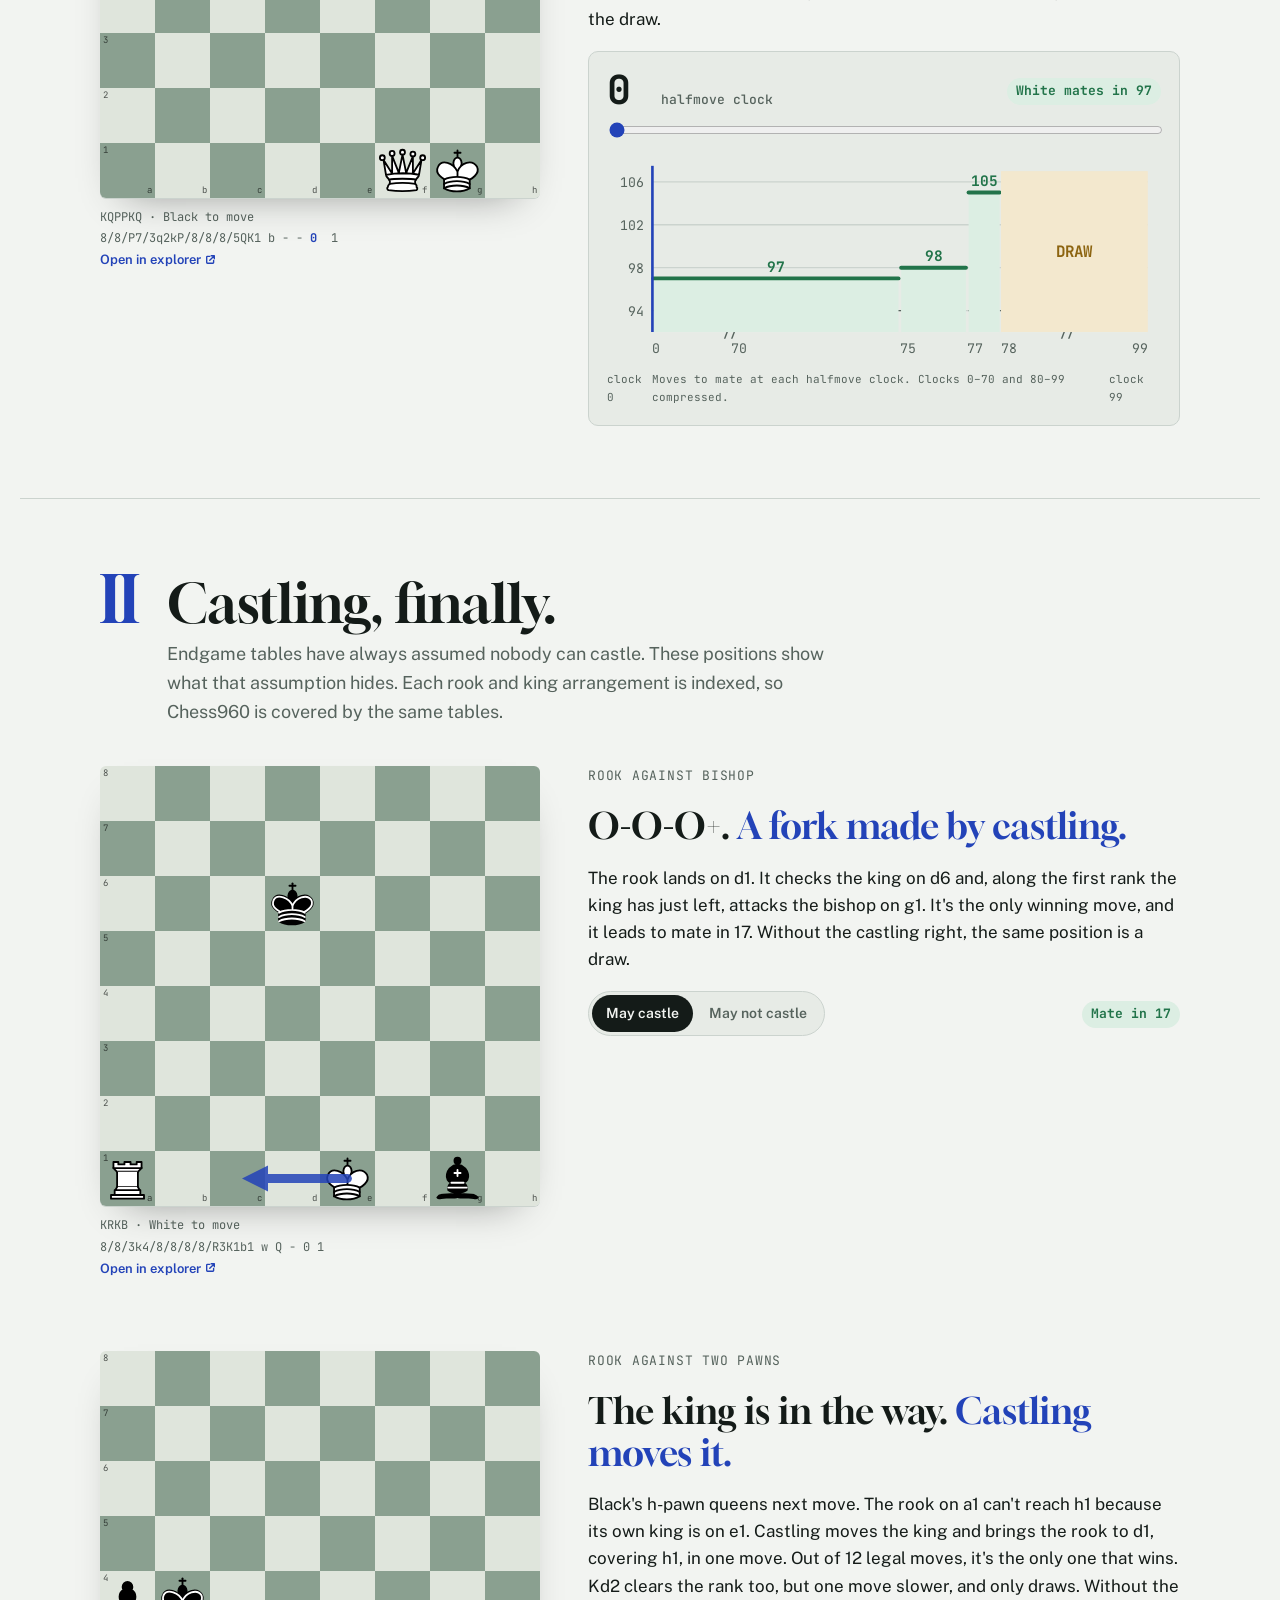
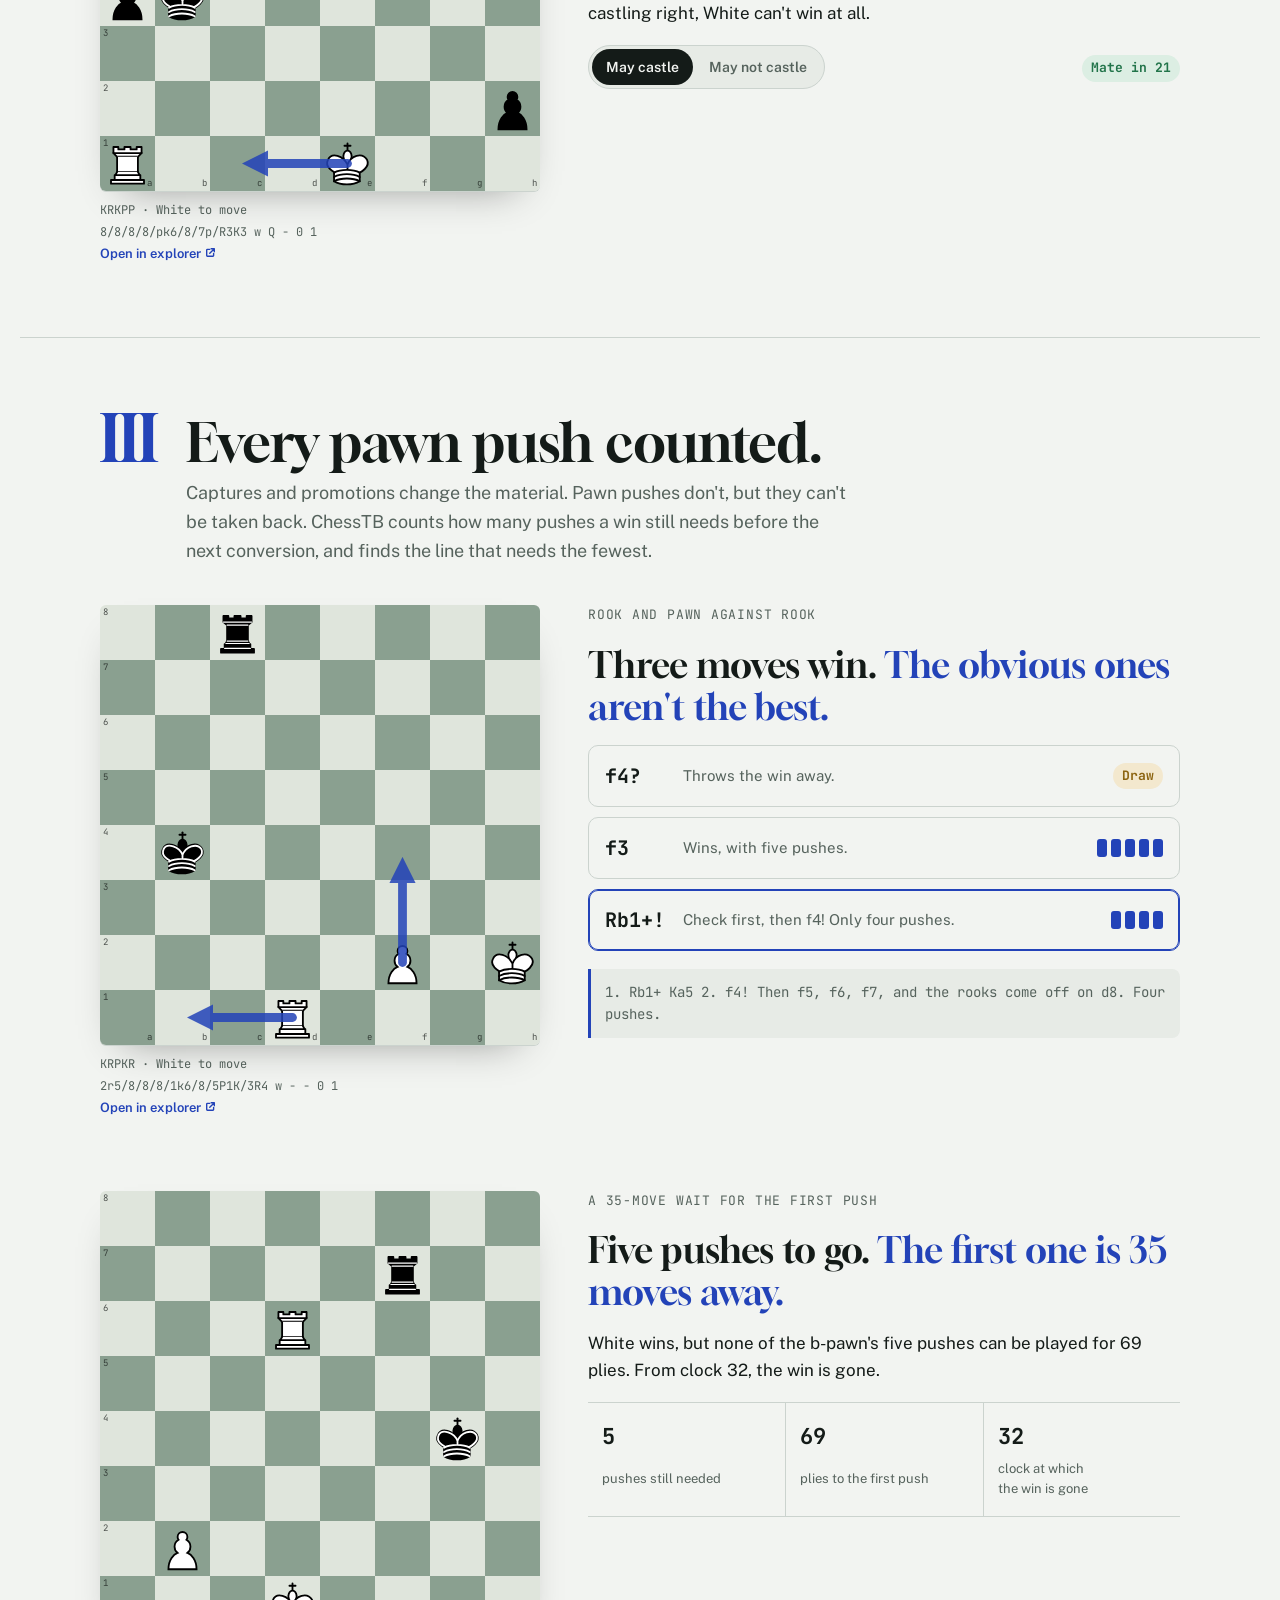
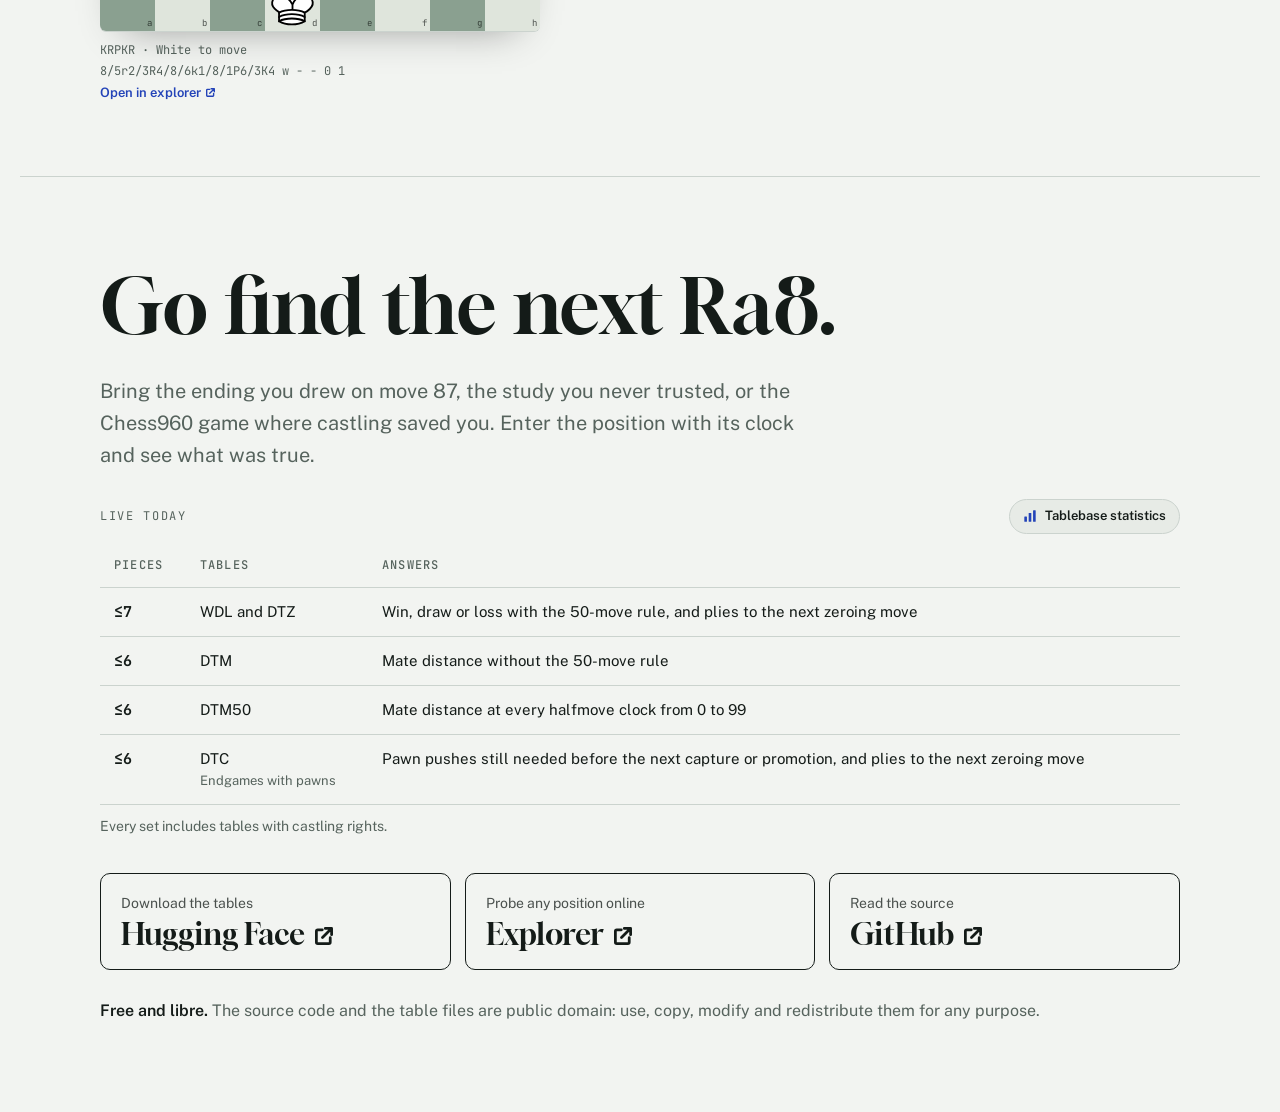
==== commit 86d73718: "Slop" ====
--- a/docs/index.html
+++ b/docs/index.html
@@ -8,31 +8,85 @@
 <meta property="og:title" content="ChessTB – Chess endgame tablebases">
 <meta property="og:description" content="Endgame tables that read the halfmove clock, keep castling rights and count every pawn push.">
 <meta property="og:type" content="website">
-<link rel="icon" type="image/svg+xml" href="favicon.svg">
-<link rel="apple-touch-icon" href="apple-touch-icon.png">
+<!-- Chess pieces by Colin M.L. Burnett (https://en.wikipedia.org/wiki/User:Cburnett),
+     triple licensed under the GFDL, BSD and GPL; used here under the BSD license. -->
+<style>
+:root { color-scheme: light; padding-top: env(safe-area-inset-top, 0px); padding-bottom: env(safe-area-inset-bottom, 0px); }
+body { margin: 0; }
+img { max-width: 100%; }
+[hidden] { display: none !important; }
+</style>
 <link rel="preconnect" href="https://fonts.googleapis.com">
 <link rel="preconnect" href="https://fonts.gstatic.com" crossorigin>
 <link rel="stylesheet" href="https://fonts.googleapis.com/css2?family=Gloock&family=Public+Sans:ital,wght@0,400;0,500;0,600;0,700;1,400&family=JetBrains+Mono:wght@400;500;700&display=swap">
-<link rel="stylesheet" href="common.css">
 <style>
 /* Layout: one narrative column; each reveal pairs a live board with its story, stacking on phones.
    The halfmove clock (0..100 plies) is the recurring instrument of the page. */
 :root {
+  --paper: #F2F4F1;
+  --panel: #E7EBE6;
+  --ink: #141B18;
+  --muted: #56635D;
+  --rule: #CBD3CE;
+  --accent: #2343B8;
+  --accent-soft: #DCE2F7;
   --win: #22744A;
   --win-soft: #DCEEE3;
   --draw: #8C6410;
   --draw-soft: #F3E8CE;
+  --sq-light: #DFE5DC;
+  --sq-dark: #8AA090;
+  --coord: #121614;
+  --arrow: #2343B8;
+  --arrow-bad: #B5452A;
+  --display: "Gloock", "Georgia", "Times New Roman", serif;
+  --body: "Public Sans", "Helvetica Neue", Arial, sans-serif;
+  --mono: "JetBrains Mono", ui-monospace, "SFMono-Regular", Menlo, monospace;
 }
 @media (prefers-color-scheme: dark) {
   :root:not([data-theme="light"]) {
-    --win: #6FCF97; --win-soft: #163324; --draw: #E7BC5C; --draw-soft: #3A2D10;
+    --paper: #0E1412; --panel: #18201D; --ink: #E5EBE7; --muted: #9AA9A2; --rule: #2A3531;
+    --accent: #8EA6FF; --accent-soft: #1E2847; --win: #6FCF97; --win-soft: #163324;
+    --draw: #E7BC5C; --draw-soft: #3A2D10; --sq-light: #B9C4B6; --sq-dark: #6B8473;
+    --arrow: #3B5BDB; --arrow-bad: #C4542F;
+    color-scheme: dark;
   }
 }
 :root[data-theme="dark"] {
-  --win: #6FCF97; --win-soft: #163324; --draw: #E7BC5C; --draw-soft: #3A2D10;
-}
-
-body { font-size: 17px; line-height: 1.6; padding-block: 0 64px; }
+  --paper: #0E1412; --panel: #18201D; --ink: #E5EBE7; --muted: #9AA9A2; --rule: #2A3531;
+  --accent: #8EA6FF; --accent-soft: #1E2847; --win: #6FCF97; --win-soft: #163324;
+  --draw: #E7BC5C; --draw-soft: #3A2D10; --sq-light: #B9C4B6; --sq-dark: #6B8473;
+  --arrow: #3B5BDB; --arrow-bad: #C4542F;
+  color-scheme: dark;
+}
+
+* { box-sizing: border-box; }
+body {
+  background: var(--paper); color: var(--ink);
+  font-family: var(--body); font-size: 17px; line-height: 1.6;
+  padding-inline: 20px; padding-block: 0 64px;
+}
+.wrap { max-width: 1240px; margin: 0 auto; }
+h1, h2, h3 { font-family: var(--display); font-weight: 400; text-wrap: balance; margin: 0; line-height: 1.08; }
+p { margin: 0; }
+.eyebrow { font-family: var(--mono); font-size: 12px; letter-spacing: .14em; text-transform: uppercase; color: var(--muted); }
+.mono { font-family: var(--mono); font-variant-numeric: tabular-nums; }
+a { color: var(--accent); }
+:focus-visible { outline: 2px solid var(--accent); outline-offset: 3px; border-radius: 4px; }
+
+/* top bar */
+.top { display: flex; justify-content: space-between; align-items: center; gap: 16px; padding-block: 22px; border-bottom: 1px solid var(--rule); line-height: 24px; }
+.brand { font-family: var(--mono); font-weight: 700; font-size: 15px; color: var(--ink); text-decoration: none; }
+.brand span { color: var(--accent); }
+.top nav { display: flex; gap: 18px; font-size: 14px; }
+.top nav a { color: var(--muted); text-decoration: none; }
+.top nav a:hover { color: var(--ink); }
+.top nav a[aria-current="page"] { color: var(--ink); font-weight: 600; }
+/* On phones the nav takes its own row under the logo instead of wrapping or hiding. */
+@media (max-width: 520px) {
+  .top { flex-wrap: wrap; row-gap: 12px; }
+  .top nav { width: 100%; gap: 16px; font-size: 13px; }
+}
 
 /* hero */
 .hero { display: grid; grid-template-columns: minmax(0, 1.1fr) minmax(0, .9fr); gap: 56px; align-items: center; padding-block: 64px 72px; }
@@ -53,7 +107,22 @@
 .verdict .new .v { color: var(--draw); }
 
 /* boards */
+.board-wrap { position: relative; width: 100%; max-width: 440px; aspect-ratio: 1; justify-self: center; }
+.board { position: absolute; inset: 0; display: grid; grid-template-columns: repeat(8, 1fr); grid-template-rows: repeat(8, 1fr); border-radius: 6px; overflow: hidden; box-shadow: 0 1px 0 var(--rule), 0 18px 40px -24px rgba(0,0,0,.45); }
+.sq { position: relative; display: grid; place-items: center; }
+.sq.l { background: var(--sq-light); }
+.sq.d { background: var(--sq-dark); }
+.sq.hl::after { content: ""; position: absolute; inset: 0; background: rgba(35, 67, 184, .28); }
+.sq .coord { position: absolute; font-family: var(--mono); font-size: 9px; line-height: 1; opacity: .7; color: var(--coord); }
+.sq .coord.f { right: 3px; bottom: 3px; }
+.sq .coord.r { left: 3px; top: 3px; }
+.pc { position: absolute; inset: 0; width: 100%; height: 100%; display: block; z-index: 1; pointer-events: none; }
+.arrows { position: absolute; inset: 0; pointer-events: none; z-index: 2; }
+.board-caption { display: grid; gap: 2px; margin-top: 10px; font-size: 12px; color: var(--muted); font-family: var(--mono); max-width: 440px; }
+.board-col { display: grid; gap: 0; align-content: start; min-width: 0; }
+.fen { white-space: nowrap; overflow-x: auto; font-variant-numeric: tabular-nums; }
 .fen .clk { display: inline-block; min-width: 2ch; font-weight: 700; color: var(--accent); }
+.clock-num .n { display: inline-block; min-width: 2ch; }
 
 /* sections */
 section.reveal { padding-block: 72px; border-top: 1px solid var(--rule); }
@@ -79,42 +148,48 @@
 .pair + .pair { margin-top: 72px; }
 .story { display: grid; gap: 18px; max-width: 62ch; min-width: 0; }
 .story h3 { font-size: 30px; }
-.story .mat { font-family: var(--mono); font-size: 13px; color: var(--muted); letter-spacing: .06em; text-wrap: balance; }
-.big { font-family: var(--display); font-size: clamp(26px, 3.4vw, 36px); line-height: 1.15; text-wrap: balance; }
+.story .mat { font-family: var(--mono); font-size: 13px; color: var(--muted); letter-spacing: .06em; }
+.big { font-family: var(--display); font-size: clamp(26px, 3.4vw, 36px); line-height: 1.15; }
 .big em { font-style: normal; color: var(--accent); }
-/* Two-sentence headlines that would otherwise wrap mid-sentence: one sentence per line. */
-.big.split em { display: block; }
 
 /* result chips */
 .chip { display: inline-flex; align-items: center; gap: 6px; font-family: var(--mono); font-size: 13px; font-weight: 700; padding: 3px 9px; border-radius: 999px; white-space: nowrap; }
 .chip.win { background: var(--win-soft); color: var(--win); }
 .chip.draw { background: var(--draw-soft); color: var(--draw); }
-
-/* clock card */
-.clock { display: grid; gap: 12px; padding: 20px 18px 16px; border: 1px solid var(--rule); border-radius: 10px; background: var(--panel); }
+.chip.info { background: var(--accent-soft); color: var(--accent); }
+
+/* clock gauge */
+.clock { display: grid; gap: 10px; padding: 18px; border: 1px solid var(--rule); border-radius: 10px; background: var(--panel); }
 .clock-row { display: flex; justify-content: space-between; align-items: center; gap: 12px; flex-wrap: wrap; }
+.clock-num { font-family: var(--mono); font-size: 40px; font-weight: 700; line-height: 1; font-variant-numeric: tabular-nums; }
+.clock-num small { font-size: 13px; font-weight: 500; color: var(--muted); margin-left: 6px; }
+.gauge { position: relative; height: 14px; border-radius: 7px; background: var(--paper); border: 1px solid var(--rule); overflow: hidden; }
+.gauge .used { position: absolute; inset: 0 auto 0 0; background: var(--muted); opacity: .45; }
+.gauge .need { position: absolute; top: 0; bottom: 0; background: var(--win); opacity: .8; }
+.gauge.over .need { background: var(--arrow-bad); }
+.gauge-labels { display: flex; justify-content: space-between; font-family: var(--mono); font-size: 11px; color: var(--muted); }
 input[type=range] { width: 100%; accent-color: var(--accent); }
-/* The clock slider spans the chart's plot area (34 and 10 of 420 viewBox units), less half a thumb at each end. */
-#hmc { width: auto; margin-inline: calc(34 / 420 * 100% - 8px) calc(10 / 420 * 100% - 8px); }
 .step-chart { width: 100%; }
 .step-chart svg { display: block; width: 100%; height: auto; }
 
-/* puzzle: every legal move stays in place; the switch only changes what each cell says */
-.puzzle-head { display: flex; flex-wrap: wrap; align-items: center; justify-content: space-between; gap: 10px 16px; }
-.puzzle-count { font-family: var(--mono); font-size: 13px; color: var(--muted); }
-.puzzle-count b { color: var(--ink); }
-.mv-grid { display: grid; grid-template-columns: repeat(auto-fill, minmax(92px, 1fr)); gap: 6px; }
-.mv { display: grid; gap: 1px; padding: 2px 9px; border-radius: 6px; border: 1px solid var(--rule); background: var(--paper); font-family: var(--mono); font-size: 14px; font-weight: 700; line-height: 1.35; }
-.mv small { font-size: 11px; font-weight: 400; color: var(--muted); }
-.mv.win { border-color: var(--win); background: var(--win-soft); color: var(--win); }
-.mv.win small { color: inherit; opacity: .85; }
-.mv.lost { border-color: var(--draw); color: var(--draw); }
-.mv.lost small { color: inherit; opacity: .85; }
+/* puzzle list */
+.btn { font: inherit; font-size: 15px; font-weight: 600; padding: 10px 16px; border-radius: 8px; border: 1px solid var(--ink); background: var(--ink); color: var(--paper); cursor: pointer; }
+.btn.ghost { background: transparent; color: var(--ink); border-color: var(--rule); }
+.btn[aria-pressed="true"] { background: var(--accent); border-color: var(--accent); color: #fff; }
+.btn-row { display: flex; gap: 10px; flex-wrap: wrap; }
+.moves { display: grid; gap: 14px; }
+.move-group { display: grid; gap: 8px; }
+.move-group .label { font-size: 13px; color: var(--muted); display: flex; gap: 8px; align-items: center; flex-wrap: wrap; }
+.move-list { display: flex; flex-wrap: wrap; gap: 6px; }
+.mv { font-family: var(--mono); font-size: 14px; padding: 4px 9px; border-radius: 6px; border: 1px solid var(--rule); background: var(--paper); }
+.mv.good { border-color: var(--win); background: var(--win-soft); color: var(--win); font-weight: 700; }
+.mv.trap { border-color: var(--draw); color: var(--draw); }
+.mv small { opacity: .75; font-weight: 400; }
 
 /* option cards for DTC */
 .options { display: grid; gap: 10px; }
 .opt { text-align: left; font: inherit; color: inherit; display: grid; grid-template-columns: 64px minmax(0, 1fr) auto; gap: 14px; align-items: center; padding: 14px 16px; border: 1px solid var(--rule); border-radius: 10px; background: var(--paper); cursor: pointer; }
-.opt:hover { background: color-mix(in srgb, var(--ink) 6%, var(--paper)); border-color: color-mix(in srgb, var(--ink) 22%, var(--rule)); }
+.opt:hover { border-color: var(--muted); }
 .opt[aria-pressed="true"] { border-color: var(--accent); box-shadow: inset 0 0 0 1px var(--accent); }
 .opt .san { font-family: var(--mono); font-size: 20px; font-weight: 700; }
 .opt .what { font-size: 15px; color: var(--muted); }
@@ -123,7 +198,9 @@
 .line { font-family: var(--mono); font-size: 14px; color: var(--muted); padding: 12px 14px; border-left: 3px solid var(--accent); background: var(--panel); border-radius: 0 8px 8px 0; overflow-wrap: anywhere; }
 
 /* toggle */
-.seg button { padding: 7px 14px; }
+.toggle { display: inline-flex; border: 1px solid var(--rule); border-radius: 999px; padding: 3px; gap: 2px; background: var(--panel); }
+.toggle button { font: inherit; font-size: 14px; font-weight: 600; border: 0; background: transparent; color: var(--muted); padding: 7px 14px; border-radius: 999px; cursor: pointer; }
+.toggle button[aria-pressed="true"] { background: var(--ink); color: var(--paper); }
 
 .stat-strip { display: grid; grid-template-columns: repeat(3, minmax(0, 1fr)); border-top: 1px solid var(--rule); border-bottom: 1px solid var(--rule); }
 .stat-strip > div { padding: 16px 14px; display: grid; gap: 4px; }
@@ -143,36 +220,34 @@
 .close { padding-block: 88px 24px; border-top: 1px solid var(--rule); display: grid; gap: 28px; }
 .close h2 { font-size: clamp(40px, 6.4vw, 76px); max-width: 16ch; }
 .close .lede { font-size: 20px; color: var(--muted); max-width: 58ch; }
+.repo { font-family: var(--mono); font-size: 15px; font-weight: 700; overflow-wrap: anywhere; }
 .live { display: grid; gap: 10px; }
+.explore { justify-self: start; font-family: var(--body); font-size: 13px; font-weight: 600; color: var(--accent); text-decoration: none; }
+.explore::after { content: ""; display: inline-block; vertical-align: baseline; margin-left: .35em; width: .75em; height: .75em; background: currentColor; -webkit-mask: url("data:image/svg+xml,%3Csvg xmlns='http://www.w3.org/2000/svg' viewBox='1.8 1.1 9.1 9.1'%3E%3Cpath d='M5.5 2.5H3.2a.7.7 0 0 0-.7.7v5.6a.7.7 0 0 0 .7.7h5.6a.7.7 0 0 0 .7-.7V6.5M7 1.8h3.2V5M10 2 5.6 6.4' fill='none' stroke='black' stroke-width='1.4' stroke-linecap='round' stroke-linejoin='round'/%3E%3C/svg%3E") center / contain no-repeat; mask: url("data:image/svg+xml,%3Csvg xmlns='http://www.w3.org/2000/svg' viewBox='1.8 1.1 9.1 9.1'%3E%3Cpath d='M5.5 2.5H3.2a.7.7 0 0 0-.7.7v5.6a.7.7 0 0 0 .7.7h5.6a.7.7 0 0 0 .7-.7V6.5M7 1.8h3.2V5M10 2 5.6 6.4' fill='none' stroke='black' stroke-width='1.4' stroke-linecap='round' stroke-linejoin='round'/%3E%3C/svg%3E") center / contain no-repeat; }
+.explore:hover { text-decoration: underline; }
 .cov-note { font-size: 14px; color: var(--muted); }
 .live-head { display: flex; flex-wrap: wrap; justify-content: space-between; align-items: center; gap: 10px 16px; }
+.stats-btn { display: inline-flex; align-items: center; gap: 8px; padding: 6px 13px; border: 1px solid var(--rule); border-radius: 999px; background: var(--panel); color: var(--ink); font-size: 13px; font-weight: 600; text-decoration: none; }
+.stats-btn:hover { border-color: var(--accent); color: var(--accent); }
+.stats-btn .stats-ico { color: var(--accent); }
+.stats-ico { width: 14px; height: 14px; flex: none; }
 .license { font-size: 16px; color: var(--muted); text-wrap: balance; }
 .license strong { color: var(--ink); font-weight: 600; }
-.links { display: grid; grid-template-columns: repeat(4, minmax(0, 1fr)); gap: 14px; margin-top: 8px; }
-.link-card { display: grid; grid-template-rows: auto 1fr; gap: 4px; min-width: 0; padding: 18px 20px; border: 1px solid var(--ink); border-radius: 10px; text-decoration: none; color: var(--ink); text-wrap: balance; }
+.links { display: flex; flex-wrap: wrap; gap: 14px; margin-top: 8px; }
+.link-card { display: grid; gap: 4px; min-width: 220px; flex: 1 1 220px; padding: 18px 20px; border: 1px solid var(--ink); border-radius: 10px; text-decoration: none; color: var(--ink); }
 .link-card:hover { background: var(--ink); color: var(--paper); }
 .link-card .k { font-size: 14px; opacity: .75; }
-.link-card .v { display: flex; align-items: center; gap: 10px; font-family: var(--display); font-size: 30px; line-height: 1.1; }
-.link-card .v::after { content: ""; flex: 0 0 18px; height: 18px; background: currentColor; -webkit-mask: var(--ext-icon) center / contain no-repeat; mask: var(--ext-icon) center / contain no-repeat; }
-
-@media (max-width: 1120px) {
-  .links { grid-template-columns: repeat(2, minmax(0, 1fr)); }
-}
-
-/* Board and story stack before the story column gets too narrow for the clock readout. */
-@media (max-width: 1024px) {
-  .pair { grid-template-columns: minmax(0, 1fr); gap: 32px; }
-  .pair .story { justify-self: center; width: 100%; }
-}
+.link-card .v { font-family: var(--display); font-size: 30px; line-height: 1.1; }
+.link-card .v::after { content: ""; display: inline-block; vertical-align: baseline; margin-left: 10px; width: 18px; height: 18px; background: currentColor; -webkit-mask: url("data:image/svg+xml,%3Csvg xmlns='http://www.w3.org/2000/svg' viewBox='1.8 1.1 9.1 9.1'%3E%3Cpath d='M5.5 2.5H3.2a.7.7 0 0 0-.7.7v5.6a.7.7 0 0 0 .7.7h5.6a.7.7 0 0 0 .7-.7V6.5M7 1.8h3.2V5M10 2 5.6 6.4' fill='none' stroke='black' stroke-width='1.4' stroke-linecap='round' stroke-linejoin='round'/%3E%3C/svg%3E") center / contain no-repeat; mask: url("data:image/svg+xml,%3Csvg xmlns='http://www.w3.org/2000/svg' viewBox='1.8 1.1 9.1 9.1'%3E%3Cpath d='M5.5 2.5H3.2a.7.7 0 0 0-.7.7v5.6a.7.7 0 0 0 .7.7h5.6a.7.7 0 0 0 .7-.7V6.5M7 1.8h3.2V5M10 2 5.6 6.4' fill='none' stroke='black' stroke-width='1.4' stroke-linecap='round' stroke-linejoin='round'/%3E%3C/svg%3E") center / contain no-repeat; }
+
 @media (max-width: 860px) {
-  .hero { grid-template-columns: minmax(0, 1fr); gap: 32px; }
+  .hero, .pair { grid-template-columns: minmax(0, 1fr); gap: 32px; }
   .hero { padding-block: 40px 48px; }
   .reveal-head { grid-template-columns: minmax(0, 1fr); }
   .reveal-head p { grid-column: 1; }
   .reveal-head .num { font-size: 44px; }
 }
 @media (max-width: 480px) {
-  .links { grid-template-columns: minmax(0, 1fr); }
   .cov table { min-width: 0; }
   .cov th, .cov td { padding: 10px 8px; }
   body { font-size: 16px; padding-inline: 16px; }
@@ -183,6 +258,7 @@
 }
 @media (prefers-reduced-motion: no-preference) {
   .arrows line { transition: opacity .25s ease; }
+  .gauge .need, .gauge .used { transition: left .15s ease, width .15s ease; }
 }
 </style>
 </head>
@@ -193,9 +269,8 @@
     <a class="brand" href="./">Chess<span>TB</span></a>
     <nav aria-label="Site">
       <a href="./" aria-current="page">Home</a>
-      <a href="whatsnew.html">What's new</a>
       <a href="stats.html">Statistics</a>
-      <a href="https://chesstb-explorer.hf.space/">Explorer</a>
+      <a href="https://noobpwnftw-chesstb-explorer.hf.space/">Explorer</a>
       <a href="https://github.com/noobpwnftw/chesstb">GitHub</a>
     </nav>
   </header>
@@ -221,7 +296,7 @@
     <div class="legend-card">
       <div class="board-col">
         <div class="board-wrap" id="b-legend"></div>
-        <div class="board-caption"><span>KRNKNN · White to move</span><span class="fen">6k1/5n2/8/8/8/5n2/1RK5/1N6 w - - 0 1</span><a class="explore" href="https://chesstb-explorer.hf.space/" target="_blank" rel="noopener">Open in explorer</a></div>
+        <div class="board-caption"><span>KRNKNN · White to move</span><span class="fen">6k1/5n2/8/8/8/5n2/1RK5/1N6 w - - 0 1</span><a class="explore" href="https://noobpwnftw-chesstb-explorer.hf.space/" target="_blank" rel="noopener">Open in explorer</a></div>
       </div>
       <div class="verdict" role="group" aria-label="The famous mate in 262">
         <div class="old"><span class="k">The famous record</span><span class="v">Mate in 262</span></div>
@@ -240,16 +315,16 @@
     <div class="pair">
       <div class="board-col">
         <div class="board-wrap" id="b-krnknn"></div>
-        <div class="board-caption"><span>KRNKNN · White to move · clock 0</span><span class="fen">7n/8/8/2R4N/8/8/2n5/K2k4 w - - 0 1</span><a class="explore" href="https://chesstb-explorer.hf.space/" target="_blank" rel="noopener">Open in explorer</a></div>
+        <div class="board-caption"><span>KRNKNN · White to move · clock 0</span><span class="fen">7n/8/8/2R4N/8/8/2n5/K2k4 w - - 0 1</span><a class="explore" href="https://noobpwnftw-chesstb-explorer.hf.space/" target="_blank" rel="noopener">Open in explorer</a></div>
       </div>
       <div class="story">
         <div class="mat">THE LONGEST MATE FROM A FRESH CLOCK, SAME ENDGAME</div>
-        <p class="big split">Without the rule this is mate in 69. <em>Within the rule it is mate in 84.</em></p>
+        <p class="big">Without the rule this is mate in 69. <em>Within the rule it is mate in 84.</em></p>
         <p>The fastest mate takes too long between captures, so it can't be played. To keep the clock alive, White has to take a longer route, and with a fresh clock, the longest forced mate in this endgame is 84 moves. Only one first move keeps it: Kb2.</p>
         <div class="stat-strip">
-          <div><span class="v">69</span><span class="k">moves to mate, ignoring the rule</span></div>
-          <div><span class="v">84</span><span class="k">moves to mate, within the rule</span></div>
-          <div><span class="v">50</span><span class="k">moves to the first capture with best play</span></div>
+          <div><span class="v">137</span><span class="k">plies to mate, ignoring the rule</span></div>
+          <div><span class="v">167</span><span class="k">plies to mate, within the rule</span></div>
+          <div><span class="v">99</span><span class="k">plies to the first capture with best play</span></div>
         </div>
       </div>
     </div>
@@ -257,32 +332,41 @@
     <div class="pair">
       <div class="board-col">
         <div class="board-wrap" id="b-puzzle"></div>
-        <div class="board-caption"><span>KRNKNN · White to move · clock 82</span><span class="fen">8/8/8/8/R7/4nKN1/2n5/6k1 w - - 82 42</span><a class="explore" href="https://chesstb-explorer.hf.space/" target="_blank" rel="noopener">Open in explorer</a></div>
+        <div class="board-caption"><span>KRNKNN · White to move · clock 82</span><span class="fen">8/8/8/8/R7/4nKN1/2n5/6k1 w - - 82 42</span><a class="explore" href="https://noobpwnftw-chesstb-explorer.hf.space/" target="_blank" rel="noopener">Open in explorer</a></div>
       </div>
       <div class="story">
         <div class="mat">41 MOVES LATER</div>
         <p class="big">23 legal moves. <em>One wins.</em></p>
         <p>The halfmove clock reads 82. A table that ignores the clock reports 12 winning moves. The two fastest mates, Rf4 and Re4, are mate in 25 if you ignore the rule. On this clock, both are draws.</p>
-        <div class="puzzle-head">
-          <div class="seg" role="group" aria-label="Metric">
-            <button type="button" data-clock="free" aria-pressed="true">DTM</button>
-            <button type="button" data-clock="82" aria-pressed="false">DTM50</button>
+        <div class="btn-row">
+          <button class="btn" id="puzzle-reveal" type="button" aria-expanded="false" aria-controls="puzzle-moves">Show all 23 moves</button>
+        </div>
+        <div class="moves" id="puzzle-moves" hidden>
+          <div class="move-group">
+            <div class="label"><span class="chip win">Win</span> Mate in 43. The clock resets on ply 17, with one ply to spare.</div>
+            <div class="move-list"><span class="mv good">Ra8</span></div>
           </div>
-          <span class="puzzle-count" id="puzzle-count" aria-live="polite"></span>
-        </div>
-        <div class="mv-grid" id="puzzle-moves"></div>
+          <div class="move-group">
+            <div class="label"><span class="chip draw">Draw</span> A clock-free table calls these wins. The clock runs out first.</div>
+            <div class="move-list" id="trap-list"></div>
+          </div>
+          <div class="move-group">
+            <div class="label"><span class="chip draw">Draw</span> Draws even without the clock.</div>
+            <div class="move-list" id="draw-list"></div>
+          </div>
+        </div>
       </div>
     </div>
 
     <div class="pair">
       <div class="board-col">
         <div class="board-wrap" id="b-kqppkq"></div>
-        <div class="board-caption"><span>KQPPKQ · White to move</span><span class="fen">8/4k3/8/Q7/8/7P/P7/q1K5 w - - 0 1</span><a class="explore" href="https://chesstb-explorer.hf.space/" target="_blank" rel="noopener">Open in explorer</a></div>
+        <div class="board-caption"><span>KQPPKQ · White to move</span><span class="fen">8/4k3/8/Q7/8/7P/P7/q1K5 w - - 0 1</span><a class="explore" href="https://noobpwnftw-chesstb-explorer.hf.space/" target="_blank" rel="noopener">Open in explorer</a></div>
       </div>
       <div class="story">
         <div class="mat">THE LONGEST MATE FROM A FRESH CLOCK, UP TO SIX PIECES</div>
-        <p class="big split">Mate in 184. <em>The rule makes it longer.</em></p>
-        <p>Without the rule this is mate in 182. Within it, White needs two more moves. The next pawn move or capture is 97 halfmoves away, so at clock 3 it's still mate in 184. At clock 4, it's a draw.</p>
+        <p class="big">Mate in 184. <em>The rule makes it longer.</em></p>
+        <p>Without the rule this is mate in 182. Within it, White needs two more moves. The next pawn move or capture is 97 plies away, so at clock 3 it's still mate in 184. At clock 4, it's a draw.</p>
         <div class="stat-strip">
           <div><span class="v">182</span><span class="k">moves to mate, ignoring the rule</span></div>
           <div><span class="v">184</span><span class="k">moves to mate, within the rule</span></div>
@@ -294,15 +378,20 @@
     <div class="pair">
       <div class="board-col">
         <div class="board-wrap" id="b-squeeze"></div>
-        <div class="board-caption"><span>KRPKN · White to move</span><span class="fen" id="squeeze-fen">8/1n6/8/8/7k/8/1K4RP/8 w - - <b class="clk">0</b> 1</span><a class="explore" href="https://chesstb-explorer.hf.space/" target="_blank" rel="noopener">Open in explorer</a></div>
+        <div class="board-caption"><span>KQPPKQ · Black to move</span><span class="fen" id="squeeze-fen">8/8/P7/3q2kP/8/8/8/5QK1 b - - <b class="clk">0</b> 1</span><a class="explore" href="https://noobpwnftw-chesstb-explorer.hf.space/" target="_blank" rel="noopener">Open in explorer</a></div>
       </div>
       <div class="story">
         <div class="mat">SAME POSITION, DIFFERENT CLOCK</div>
-        <p class="big">Move the clock. <em>Watch the winning move change, then disappear.</em></p>
-        <p>Without the rule, Kc3 mates in 24. Within it, a higher clock leaves less room to reach the next capture or pawn move: the mate stretches, then Rd2 and Rg7 take over in turn. From clock 96, no move wins.</p>
+        <p class="big">Move the clock. <em>Watch the mate get longer, then disappear.</em></p>
+        <p>Black is lost. Without the rule, White mates in 94. Within it, White mates in 97, and that holds up to clock 74. After that the clock forces White to reach a capture or pawn move sooner, and those routes take longer to mate: 98 moves at clock 75, 105 at clock 77. From clock 78, Black holds the draw.</p>
         <div class="clock">
-          <input type="range" id="hmc" min="0" max="1000" value="0" step="1" aria-label="Halfmove clock" aria-valuetext="clock 0">
+          <label for="hmc" class="clock-row">
+            <span class="clock-num" id="hmc-out"><span class="n">0</span><small>halfmove clock</small></span>
+            <span id="hmc-result"></span>
+          </label>
+          <input type="range" id="hmc" min="0" max="99" value="0" step="1">
           <div class="step-chart" id="step-chart" aria-hidden="true"></div>
+          <div class="gauge-labels"><span>clock 0</span><span>Moves to mate at each halfmove clock. Clocks 0–70 and 80–99 compressed.</span><span>clock 99</span></div>
         </div>
       </div>
     </div>
@@ -318,14 +407,14 @@
     <div class="pair">
       <div class="board-col">
         <div class="board-wrap" id="b-krkr"></div>
-        <div class="board-caption"><span>KRKB · White to move</span><span class="fen" id="krkr-fen">8/8/3k4/8/8/8/8/R3K1b1 w Q - 0 1</span><a class="explore" href="https://chesstb-explorer.hf.space/" target="_blank" rel="noopener">Open in explorer</a></div>
+        <div class="board-caption"><span>KRKB · White to move</span><span class="fen" id="krkr-fen">8/8/3k4/8/8/8/8/R3K1b1 w Q - 0 1</span><a class="explore" href="https://noobpwnftw-chesstb-explorer.hf.space/" target="_blank" rel="noopener">Open in explorer</a></div>
       </div>
       <div class="story">
         <div class="mat">ROOK AGAINST BISHOP</div>
         <p class="big">O-O-O+. <em>A fork made by castling.</em></p>
         <p>The rook lands on d1. It checks the king on d6 and, along the first rank the king has just left, attacks the bishop on g1. It's the only winning move, and it leads to mate in 17. Without the castling right, the same position is a draw.</p>
         <div class="clock-row">
-          <div class="seg" role="group" aria-label="White's queenside castling right">
+          <div class="toggle" role="group" aria-label="White's queenside castling right">
             <button type="button" data-castle="krkr" data-on="1" aria-pressed="true">May castle</button>
             <button type="button" data-castle="krkr" data-on="0" aria-pressed="false">May not castle</button>
           </div>
@@ -336,20 +425,19 @@
 
     <div class="pair">
       <div class="board-col">
-        <div class="board-wrap" id="b-krbbkrn"></div>
-        <div class="board-caption"><span>KRBBKRN · White to move · Chess960</span><span class="fen" id="krbbkrn-fen">5k1r/8/8/6B1/1K1n4/4R3/5B2/8 w k - 0 1</span><a class="explore" data-variant="chess960" href="https://chesstb-explorer.hf.space/" target="_blank" rel="noopener">Open in explorer</a></div>
+        <div class="board-wrap" id="b-krkpp"></div>
+        <div class="board-caption"><span>KRKPP · White to move</span><span class="fen" id="krkpp-fen">8/8/8/8/pk6/8/7p/R3K3 w Q - 0 1</span><a class="explore" href="https://noobpwnftw-chesstb-explorer.hf.space/" target="_blank" rel="noopener">Open in explorer</a></div>
       </div>
       <div class="story">
-        <div class="mat">ROOK AND TWO BISHOPS AGAINST ROOK AND KNIGHT</div>
-        <p class="big split">Black never castles. <em>The right still saves the game.</em></p>
-        <p>Every White move draws except Rc3, and Rc3 is a cursed win: the first capture is 154 moves away. Black's reply gives up the right at once, but it has already done its job: without it, Kc4 mates in 26.</p>
-        <p>Rc3 mates in 171, the longest mate for this material.</p>
+        <div class="mat">ROOK AGAINST TWO PAWNS</div>
+        <p class="big">The king is in the way. <em>Castling moves it.</em></p>
+        <p>Black's h-pawn queens next move. The rook on a1 can't reach h1 because its own king is on e1. Castling moves the king and brings the rook to d1, covering h1, in one move. Out of 12 legal moves, it's the only one that wins. Kd2 clears the rank too, but one move slower, and only draws. Without the castling right, White can't win at all.</p>
         <div class="clock-row">
-          <div class="seg" role="group" aria-label="Black's kingside castling right">
-            <button type="button" data-castle="krbbkrn" data-on="1" aria-pressed="true">May castle</button>
-            <button type="button" data-castle="krbbkrn" data-on="0" aria-pressed="false">May not castle</button>
+          <div class="toggle" role="group" aria-label="White's queenside castling right">
+            <button type="button" data-castle="krkpp" data-on="1" aria-pressed="true">May castle</button>
+            <button type="button" data-castle="krkpp" data-on="0" aria-pressed="false">May not castle</button>
           </div>
-          <span id="krbbkrn-result"></span>
+          <span id="krkpp-result"></span>
         </div>
       </div>
     </div>
@@ -365,11 +453,11 @@
     <div class="pair">
       <div class="board-col">
         <div class="board-wrap" id="b-krpkr"></div>
-        <div class="board-caption"><span>KRPKR · White to move</span><span class="fen">2r5/8/8/8/1k6/8/5P1K/3R4 w - - 0 1</span><a class="explore" href="https://chesstb-explorer.hf.space/" target="_blank" rel="noopener">Open in explorer</a></div>
+        <div class="board-caption"><span>KRPKR · White to move</span><span class="fen">2r5/8/8/8/1k6/8/5P1K/3R4 w - - 0 1</span><a class="explore" href="https://noobpwnftw-chesstb-explorer.hf.space/" target="_blank" rel="noopener">Open in explorer</a></div>
       </div>
       <div class="story">
         <div class="mat">ROOK AND PAWN AGAINST ROOK</div>
-        <p class="big split">Three moves win. <em>The obvious ones aren't the best.</em></p>
+        <p class="big">Three moves win. <em>The obvious ones aren't the best.</em></p>
         <div class="options" role="group" aria-label="Candidate moves">
           <button type="button" class="opt" data-opt="f4" aria-pressed="false">
             <span class="san">f4?</span><span class="what">Throws the win away.</span><span class="chip draw">Draw</span>
@@ -377,9 +465,6 @@
           <button type="button" class="opt" data-opt="f3" aria-pressed="false">
             <span class="san">f3</span><span class="what">Wins, with five pushes.</span><span class="pushes" aria-label="5 pushes"><i></i><i></i><i></i><i></i><i></i></span>
           </button>
-          <button type="button" class="opt" data-opt="rd5" aria-pressed="false">
-            <span class="san">Rd5</span><span class="what">Also wins, with five pushes.</span><span class="pushes" aria-label="5 pushes"><i></i><i></i><i></i><i></i><i></i></span>
-          </button>
           <button type="button" class="opt" data-opt="rb1" aria-pressed="true">
             <span class="san">Rb1+!</span><span class="what">Check first, then f4! Only four pushes.</span><span class="pushes" aria-label="4 pushes"><i></i><i></i><i></i><i></i></span>
           </button>
@@ -391,15 +476,15 @@
     <div class="pair">
       <div class="board-col">
         <div class="board-wrap" id="b-krpkr2"></div>
-        <div class="board-caption"><span>KRPKR · White to move</span><span class="fen">8/5r2/3R4/8/6k1/8/1P6/3K4 w - - 0 1</span><a class="explore" href="https://chesstb-explorer.hf.space/" target="_blank" rel="noopener">Open in explorer</a></div>
+        <div class="board-caption"><span>KRPKR · White to move</span><span class="fen">8/5r2/3R4/8/6k1/8/1P6/3K4 w - - 0 1</span><a class="explore" href="https://noobpwnftw-chesstb-explorer.hf.space/" target="_blank" rel="noopener">Open in explorer</a></div>
       </div>
       <div class="story">
         <div class="mat">A 35-MOVE WAIT FOR THE FIRST PUSH</div>
-        <p class="big split">Five pushes to go. <em>The first one is 35 moves away.</em></p>
-        <p>White wins, but none of the b-pawn's five pushes can be played for 69 halfmoves. From clock 32, the win is gone.</p>
+        <p class="big">Five pushes to go. <em>The first one is 35 moves away.</em></p>
+        <p>White wins, but none of the b-pawn's five pushes can be played for 69 plies. From clock 32, the win is gone.</p>
         <div class="stat-strip">
           <div><span class="v">5</span><span class="k">pushes still needed</span></div>
-          <div><span class="v">35</span><span class="k">moves to the first push</span></div>
+          <div><span class="v">69</span><span class="k">plies to the first push</span></div>
           <div><span class="v">32</span><span class="k">clock at which the win is gone</span></div>
         </div>
       </div>
@@ -414,16 +499,16 @@
     <div class="live">
       <div class="live-head">
         <div class="eyebrow">Live today</div>
-        <a class="pill-btn" href="stats.html"><svg viewBox="0 0 16 16" aria-hidden="true" fill="currentColor"><rect x="1.5" y="8.5" width="3" height="6" rx=".6"/><rect x="6.5" y="4.5" width="3" height="10" rx=".6"/><rect x="11.5" y="1.5" width="3" height="13" rx=".6"/></svg>Tablebase statistics</a>
+        <a class="stats-btn" href="stats.html"><svg class="stats-ico" viewBox="0 0 16 16" aria-hidden="true" fill="currentColor"><rect x="1.5" y="8.5" width="3" height="6" rx=".6"/><rect x="6.5" y="4.5" width="3" height="10" rx=".6"/><rect x="11.5" y="1.5" width="3" height="13" rx=".6"/></svg>Tablebase statistics</a>
       </div>
       <div class="cov">
         <table>
           <thead><tr><th>Pieces</th><th>Tables</th><th>Answers</th></tr></thead>
           <tbody>
-            <tr><td class="n">≤8</td><td>WDL and DTZ<span class="sub">At 8 pieces: Op1</span></td><td>Win, draw or loss with the 50-move rule, and the distance to the next zeroing move</td></tr>
-            <tr><td class="n">≤7</td><td>DTM</td><td>Mate distance without the 50-move rule</td></tr>
+            <tr><td class="n">≤7</td><td>WDL and DTZ</td><td>Win, draw or loss with the 50-move rule, and plies to the next zeroing move</td></tr>
+            <tr><td class="n">≤6</td><td>DTM</td><td>Mate distance without the 50-move rule</td></tr>
             <tr><td class="n">≤6</td><td>DTM50</td><td>Mate distance at every halfmove clock from 0 to 99</td></tr>
-            <tr><td class="n">≤6</td><td>DTC<span class="sub">Endgames with pawns</span></td><td>Pawn pushes still needed before the next capture or promotion, and the distance to the next zeroing move</td></tr>
+            <tr><td class="n">≤6</td><td>DTC<span class="sub">Endgames with pawns</span></td><td>Pawn pushes still needed before the next capture or promotion, and plies to the next zeroing move</td></tr>
           </tbody>
         </table>
       </div>
@@ -431,16 +516,12 @@
     </div>
 
     <div class="links">
-      <a class="link-card" href="https://huggingface.co/buckets/chesstb/chesstb" target="_blank" rel="noopener">
+      <a class="link-card" href="https://huggingface.co/buckets/noobpwnftw/chesstb" target="_blank" rel="noopener">
         <span class="k">Download the tables</span>
         <span class="v">Hugging Face</span>
       </a>
-      <a class="link-card" href="https://chesstb.lichess.ovh/tables/" target="_blank" rel="noopener">
-        <span class="k">Download the tables</span>
-        <span class="v">Lichess</span>
-      </a>
-      <a class="link-card" href="https://chesstb-explorer.hf.space/" target="_blank" rel="noopener">
-        <span class="k">Probe positions online</span>
+      <a class="link-card" href="https://noobpwnftw-chesstb-explorer.hf.space/" target="_blank" rel="noopener">
+        <span class="k">Probe any position online</span>
         <span class="v">Explorer</span>
       </a>
       <a class="link-card" href="https://github.com/noobpwnftw/chesstb" target="_blank" rel="noopener">
@@ -454,66 +535,121 @@
   </section>
 </div>
 
-<script src="board.js"></script>
 <script>
 (function () {
-  var render = window.renderBoard;
+  // Colin M.L. Burnett's piece set, as shipped with python-chess.
+  var PIECES = {"b":"<g class=\"black bishop\" fill=\"none\" fill-rule=\"evenodd\" stroke=\"#000\" stroke-width=\"1.5\" stroke-linecap=\"round\" stroke-linejoin=\"round\"><path d=\"M9 36c3.39-.97 10.11.43 13.5-2 3.39 2.43 10.11 1.03 13.5 2 0 0 1.65.54 3 2-.68.97-1.65.99-3 .5-3.39-.97-10.11.46-13.5-1-3.39 1.46-10.11.03-13.5 1-1.354.49-2.323.47-3-.5 1.354-1.94 3-2 3-2zm6-4c2.5 2.5 12.5 2.5 15 0 .5-1.5 0-2 0-2 0-2.5-2.5-4-2.5-4 5.5-1.5 6-11.5-5-15.5-11 4-10.5 14-5 15.5 0 0-2.5 1.5-2.5 4 0 0-.5.5 0 2zM25 8a2.5 2.5 0 1 1-5 0 2.5 2.5 0 1 1 5 0z\" fill=\"#000\" stroke-linecap=\"butt\"/><path d=\"M17.5 26h10M15 30h15m-7.5-14.5v5M20 18h5\" stroke=\"#fff\" stroke-linejoin=\"miter\"/></g>","k":"<g class=\"black king\" fill=\"none\" fill-rule=\"evenodd\" stroke=\"#000\" stroke-width=\"1.5\" stroke-linecap=\"round\" stroke-linejoin=\"round\"><path d=\"M22.5 11.63V6\" stroke-linejoin=\"miter\"/><path d=\"M22.5 25s4.5-7.5 3-10.5c0 0-1-2.5-3-2.5s-3 2.5-3 2.5c-1.5 3 3 10.5 3 10.5\" fill=\"#000\" stroke-linecap=\"butt\" stroke-linejoin=\"miter\"/><path d=\"M11.5 37c5.5 3.5 15.5 3.5 21 0v-7s9-4.5 6-10.5c-4-6.5-13.5-3.5-16 4V27v-3.5c-3.5-7.5-13-10.5-16-4-3 6 5 10 5 10V37z\" fill=\"#000\"/><path d=\"M20 8h5\" stroke-linejoin=\"miter\"/><path d=\"M32 29.5s8.5-4 6.03-9.65C34.15 14 25 18 22.5 24.5l.01 2.1-.01-2.1C20 18 9.906 14 6.997 19.85c-2.497 5.65 4.853 9 4.853 9M11.5 30c5.5-3 15.5-3 21 0m-21 3.5c5.5-3 15.5-3 21 0m-21 3.5c5.5-3 15.5-3 21 0\" stroke=\"#fff\"/></g>","n":"<g class=\"black knight\" fill=\"none\" fill-rule=\"evenodd\" stroke=\"#000\" stroke-width=\"1.5\" stroke-linecap=\"round\" stroke-linejoin=\"round\"><path d=\"M 22,10 C 32.5,11 38.5,18 38,39 L 15,39 C 15,30 25,32.5 23,18\" style=\"fill:#000000; stroke:#000000;\"/><path d=\"M 24,18 C 24.38,20.91 18.45,25.37 16,27 C 13,29 13.18,31.34 11,31 C 9.958,30.06 12.41,27.96 11,28 C 10,28 11.19,29.23 10,30 C 9,30 5.997,31 6,26 C 6,24 12,14 12,14 C 12,14 13.89,12.1 14,10.5 C 13.27,9.506 13.5,8.5 13.5,7.5 C 14.5,6.5 16.5,10 16.5,10 L 18.5,10 C 18.5,10 19.28,8.008 21,7 C 22,7 22,10 22,10\" style=\"fill:#000000; stroke:#000000;\"/><path d=\"M 9.5 25.5 A 0.5 0.5 0 1 1 8.5,25.5 A 0.5 0.5 0 1 1 9.5 25.5 z\" style=\"fill:#ececec; stroke:#ececec;\"/><path d=\"M 15 15.5 A 0.5 1.5 0 1 1 14,15.5 A 0.5 1.5 0 1 1 15 15.5 z\" transform=\"matrix(0.866,0.5,-0.5,0.866,9.693,-5.173)\" style=\"fill:#ececec; stroke:#ececec;\"/><path d=\"M 24.55,10.4 L 24.1,11.85 L 24.6,12 C 27.75,13 30.25,14.49 32.5,18.75 C 34.75,23.01 35.75,29.06 35.25,39 L 35.2,39.5 L 37.45,39.5 L 37.5,39 C 38,28.94 36.62,22.15 34.25,17.66 C 31.88,13.17 28.46,11.02 25.06,10.5 L 24.55,10.4 z \" style=\"fill:#ececec; stroke:none;\"/></g>","p":"<g class=\"black pawn\"><path d=\"M22.5 9c-2.21 0-4 1.79-4 4 0 .89.29 1.71.78 2.38C17.33 16.5 16 18.59 16 21c0 2.03.94 3.84 2.41 5.03-3 1.06-7.41 5.55-7.41 13.47h23c0-7.92-4.41-12.41-7.41-13.47 1.47-1.19 2.41-3 2.41-5.03 0-2.41-1.33-4.5-3.28-5.62.49-.67.78-1.49.78-2.38 0-2.21-1.79-4-4-4z\" fill=\"#000\" stroke=\"#000\" stroke-width=\"1.5\" stroke-linecap=\"round\"/></g>","q":"<g class=\"black queen\" fill=\"#000\" fill-rule=\"evenodd\" stroke=\"#000\" stroke-width=\"1.5\" stroke-linecap=\"round\" stroke-linejoin=\"round\"><g fill=\"#000\" stroke=\"none\"><circle cx=\"6\" cy=\"12\" r=\"2.75\"/><circle cx=\"14\" cy=\"9\" r=\"2.75\"/><circle cx=\"22.5\" cy=\"8\" r=\"2.75\"/><circle cx=\"31\" cy=\"9\" r=\"2.75\"/><circle cx=\"39\" cy=\"12\" r=\"2.75\"/></g><path d=\"M9 26c8.5-1.5 21-1.5 27 0l2.5-12.5L31 25l-.3-14.1-5.2 13.6-3-14.5-3 14.5-5.2-13.6L14 25 6.5 13.5 9 26zM9 26c0 2 1.5 2 2.5 4 1 1.5 1 1 .5 3.5-1.5 1-1.5 2.5-1.5 2.5-1.5 1.5.5 2.5.5 2.5 6.5 1 16.5 1 23 0 0 0 1.5-1 0-2.5 0 0 .5-1.5-1-2.5-.5-2.5-.5-2 .5-3.5 1-2 2.5-2 2.5-4-8.5-1.5-18.5-1.5-27 0z\" stroke-linecap=\"butt\"/><path d=\"M11 38.5a35 35 1 0 0 23 0\" fill=\"none\" stroke-linecap=\"butt\"/><path d=\"M11 29a35 35 1 0 1 23 0M12.5 31.5h20M11.5 34.5a35 35 1 0 0 22 0M10.5 37.5a35 35 1 0 0 24 0\" fill=\"none\" stroke=\"#fff\"/></g>","r":"<g class=\"black rook\" fill=\"#000\" fill-rule=\"evenodd\" stroke=\"#000\" stroke-width=\"1.5\" stroke-linecap=\"round\" stroke-linejoin=\"round\"><path d=\"M9 39h27v-3H9v3zM12.5 32l1.5-2.5h17l1.5 2.5h-20zM12 36v-4h21v4H12z\" stroke-linecap=\"butt\"/><path d=\"M14 29.5v-13h17v13H14z\" stroke-linecap=\"butt\" stroke-linejoin=\"miter\"/><path d=\"M14 16.5L11 14h23l-3 2.5H14zM11 14V9h4v2h5V9h5v2h5V9h4v5H11z\" stroke-linecap=\"butt\"/><path d=\"M12 35.5h21M13 31.5h19M14 29.5h17M14 16.5h17M11 14h23\" fill=\"none\" stroke=\"#fff\" stroke-width=\"1\" stroke-linejoin=\"miter\"/></g>","B":"<g class=\"white bishop\" fill=\"none\" fill-rule=\"evenodd\" stroke=\"#000\" stroke-width=\"1.5\" stroke-linecap=\"round\" stroke-linejoin=\"round\"><g fill=\"#fff\" stroke-linecap=\"butt\"><path d=\"M9 36c3.39-.97 10.11.43 13.5-2 3.39 2.43 10.11 1.03 13.5 2 0 0 1.65.54 3 2-.68.97-1.65.99-3 .5-3.39-.97-10.11.46-13.5-1-3.39 1.46-10.11.03-13.5 1-1.354.49-2.323.47-3-.5 1.354-1.94 3-2 3-2zM15 32c2.5 2.5 12.5 2.5 15 0 .5-1.5 0-2 0-2 0-2.5-2.5-4-2.5-4 5.5-1.5 6-11.5-5-15.5-11 4-10.5 14-5 15.5 0 0-2.5 1.5-2.5 4 0 0-.5.5 0 2zM25 8a2.5 2.5 0 1 1-5 0 2.5 2.5 0 1 1 5 0z\"/></g><path d=\"M17.5 26h10M15 30h15m-7.5-14.5v5M20 18h5\" stroke-linejoin=\"miter\"/></g>","K":"<g class=\"white king\" fill=\"none\" fill-rule=\"evenodd\" stroke=\"#000\" stroke-width=\"1.5\" stroke-linecap=\"round\" stroke-linejoin=\"round\"><path d=\"M22.5 11.63V6M20 8h5\" stroke-linejoin=\"miter\"/><path d=\"M22.5 25s4.5-7.5 3-10.5c0 0-1-2.5-3-2.5s-3 2.5-3 2.5c-1.5 3 3 10.5 3 10.5\" fill=\"#fff\" stroke-linecap=\"butt\" stroke-linejoin=\"miter\"/><path d=\"M11.5 37c5.5 3.5 15.5 3.5 21 0v-7s9-4.5 6-10.5c-4-6.5-13.5-3.5-16 4V27v-3.5c-3.5-7.5-13-10.5-16-4-3 6 5 10 5 10V37z\" fill=\"#fff\"/><path d=\"M11.5 30c5.5-3 15.5-3 21 0m-21 3.5c5.5-3 15.5-3 21 0m-21 3.5c5.5-3 15.5-3 21 0\"/></g>","N":"<g class=\"white knight\" fill=\"none\" fill-rule=\"evenodd\" stroke=\"#000\" stroke-width=\"1.5\" stroke-linecap=\"round\" stroke-linejoin=\"round\"><path d=\"M 22,10 C 32.5,11 38.5,18 38,39 L 15,39 C 15,30 25,32.5 23,18\" style=\"fill:#ffffff; stroke:#000000;\"/><path d=\"M 24,18 C 24.38,20.91 18.45,25.37 16,27 C 13,29 13.18,31.34 11,31 C 9.958,30.06 12.41,27.96 11,28 C 10,28 11.19,29.23 10,30 C 9,30 5.997,31 6,26 C 6,24 12,14 12,14 C 12,14 13.89,12.1 14,10.5 C 13.27,9.506 13.5,8.5 13.5,7.5 C 14.5,6.5 16.5,10 16.5,10 L 18.5,10 C 18.5,10 19.28,8.008 21,7 C 22,7 22,10 22,10\" style=\"fill:#ffffff; stroke:#000000;\"/><path d=\"M 9.5 25.5 A 0.5 0.5 0 1 1 8.5,25.5 A 0.5 0.5 0 1 1 9.5 25.5 z\" style=\"fill:#000000; stroke:#000000;\"/><path d=\"M 15 15.5 A 0.5 1.5 0 1 1 14,15.5 A 0.5 1.5 0 1 1 15 15.5 z\" transform=\"matrix(0.866,0.5,-0.5,0.866,9.693,-5.173)\" style=\"fill:#000000; stroke:#000000;\"/></g>","P":"<g class=\"white pawn\"><path d=\"M22.5 9c-2.21 0-4 1.79-4 4 0 .89.29 1.71.78 2.38C17.33 16.5 16 18.59 16 21c0 2.03.94 3.84 2.41 5.03-3 1.06-7.41 5.55-7.41 13.47h23c0-7.92-4.41-12.41-7.41-13.47 1.47-1.19 2.41-3 2.41-5.03 0-2.41-1.33-4.5-3.28-5.62.49-.67.78-1.49.78-2.38 0-2.21-1.79-4-4-4z\" fill=\"#fff\" stroke=\"#000\" stroke-width=\"1.5\" stroke-linecap=\"round\"/></g>","Q":"<g class=\"white queen\" fill=\"#fff\" fill-rule=\"evenodd\" stroke=\"#000\" stroke-width=\"1.5\" stroke-linecap=\"round\" stroke-linejoin=\"round\"><path d=\"M8 12a2 2 0 1 1-4 0 2 2 0 1 1 4 0zM24.5 7.5a2 2 0 1 1-4 0 2 2 0 1 1 4 0zM41 12a2 2 0 1 1-4 0 2 2 0 1 1 4 0zM16 8.5a2 2 0 1 1-4 0 2 2 0 1 1 4 0zM33 9a2 2 0 1 1-4 0 2 2 0 1 1 4 0z\"/><path d=\"M9 26c8.5-1.5 21-1.5 27 0l2-12-7 11V11l-5.5 13.5-3-15-3 15-5.5-14V25L7 14l2 12zM9 26c0 2 1.5 2 2.5 4 1 1.5 1 1 .5 3.5-1.5 1-1.5 2.5-1.5 2.5-1.5 1.5.5 2.5.5 2.5 6.5 1 16.5 1 23 0 0 0 1.5-1 0-2.5 0 0 .5-1.5-1-2.5-.5-2.5-.5-2 .5-3.5 1-2 2.5-2 2.5-4-8.5-1.5-18.5-1.5-27 0z\" stroke-linecap=\"butt\"/><path d=\"M11.5 30c3.5-1 18.5-1 22 0M12 33.5c6-1 15-1 21 0\" fill=\"none\"/></g>","R":"<g class=\"white rook\" fill=\"#fff\" fill-rule=\"evenodd\" stroke=\"#000\" stroke-width=\"1.5\" stroke-linecap=\"round\" stroke-linejoin=\"round\"><path d=\"M9 39h27v-3H9v3zM12 36v-4h21v4H12zM11 14V9h4v2h5V9h5v2h5V9h4v5\" stroke-linecap=\"butt\"/><path d=\"M34 14l-3 3H14l-3-3\"/><path d=\"M31 17v12.5H14V17\" stroke-linecap=\"butt\" stroke-linejoin=\"miter\"/><path d=\"M31 29.5l1.5 2.5h-20l1.5-2.5\"/><path d=\"M11 14h23\" fill=\"none\" stroke-linejoin=\"miter\"/></g>"};
+  var FILES = "abcdefgh";
+
+  function sqIndex(s) { return { f: FILES.indexOf(s[0]), r: parseInt(s[1], 10) - 1 }; }
+
+  function render(id, fen, opts) {
+    opts = opts || {};
+    var host = document.getElementById(id);
+    host.innerHTML = "";
+    var board = document.createElement("div");
+    board.className = "board";
+    board.setAttribute("role", "img");
+    board.setAttribute("aria-label", opts.label || ("Chess position " + fen));
+    var rows = fen.split(" ")[0].split("/");
+    var hl = opts.highlight || [];
+    for (var r = 0; r < 8; r++) {
+      var f = 0;
+      var row = rows[r];
+      for (var i = 0; i < row.length; i++) {
+        var ch = row[i];
+        if (/\d/.test(ch)) {
+          for (var k = 0; k < +ch; k++) board.appendChild(cell(7 - r, f++, null));
+        } else {
+          board.appendChild(cell(7 - r, f++, ch));
+        }
+      }
+    }
+    function cell(rank, file, ch) {
+      var d = document.createElement("div");
+      var name = FILES[file] + (rank + 1);
+      d.className = "sq " + ((rank + file) % 2 ? "l" : "d") + (hl.indexOf(name) >= 0 ? " hl" : "");
+      if (rank === 0) { var c = document.createElement("span"); c.className = "coord f"; c.textContent = FILES[file]; d.appendChild(c); }
+      if (file === 0) { var c2 = document.createElement("span"); c2.className = "coord r"; c2.textContent = rank + 1; d.appendChild(c2); }
+      if (ch) {
+        d.insertAdjacentHTML("beforeend", '<svg class="pc" viewBox="0 0 45 45" aria-hidden="true">' + PIECES[ch] + "</svg>");
+      }
+      return d;
+    }
+    host.appendChild(board);
+    var NS = "http://www.w3.org/2000/svg";
+    var svg = document.createElementNS(NS, "svg");
+    svg.setAttribute("class", "arrows");
+    svg.setAttribute("viewBox", "0 0 8 8");
+    svg.setAttribute("aria-hidden", "true");
+    var defs = document.createElementNS(NS, "defs");
+    ["good", "bad"].forEach(function (kind) {
+      var m = document.createElementNS(NS, "marker");
+      m.setAttribute("id", id + "-" + kind);
+      m.setAttribute("viewBox", "0 0 10 10");
+      m.setAttribute("refX", "5"); m.setAttribute("refY", "5");
+      m.setAttribute("markerWidth", "3"); m.setAttribute("markerHeight", "3");
+      m.setAttribute("orient", "auto-start-reverse");
+      var path = document.createElementNS(NS, "path");
+      path.setAttribute("d", "M0,0 L10,5 L0,10 z");
+      path.setAttribute("fill", kind === "good" ? "var(--arrow)" : "var(--arrow-bad)");
+      m.appendChild(path); defs.appendChild(m);
+    });
+    svg.appendChild(defs);
+    (opts.arrows || []).forEach(function (a) {
+      var A = sqIndex(a[0]), B = sqIndex(a[1]);
+      var x1 = A.f + .5, y1 = 7 - A.r + .5, x2 = B.f + .5, y2 = 7 - B.r + .5;
+      var dx = x2 - x1, dy = y2 - y1, len = Math.sqrt(dx * dx + dy * dy);
+      var shorten = .32;
+      var l = document.createElementNS(NS, "line");
+      l.setAttribute("x1", x1); l.setAttribute("y1", y1);
+      l.setAttribute("x2", x2 - dx / len * shorten); l.setAttribute("y2", y2 - dy / len * shorten);
+      l.setAttribute("stroke", a[2] === "bad" ? "var(--arrow-bad)" : "var(--arrow)");
+      l.setAttribute("stroke-width", ".16");
+      l.setAttribute("stroke-linecap", "round");
+      l.setAttribute("opacity", ".85");
+      l.setAttribute("marker-end", "url(#" + id + "-" + (a[2] === "bad" ? "bad" : "good") + ")");
+      svg.appendChild(l);
+    });
+    host.appendChild(svg);
+  }
 
   function chip(kind, text) { return '<span class="chip ' + kind + '">' + text + "</span>"; }
 
   // Hero and clock reveal
-  render("b-legend", "6k1/5n2/8/8/8/5n2/1RK5/1N6 w", { arrows: [["c2", "d3", "cursed"]], label: "KRNKNN, the famous mate in 262. Kd3 is a cursed win, a draw under the 50-move rule." });
+  render("b-legend", "6k1/5n2/8/8/8/5n2/1RK5/1N6 w", { label: "KRNKNN, the famous mate in 262. A draw under the 50-move rule." });
   render("b-krnknn", "7n/8/8/2R4N/8/8/2n5/K2k4 w", { arrows: [["a1", "b2"]], label: "KRNKNN, the longest mate from a fresh clock within the 50-move rule. Kb2 is the only winning move." });
-
-  // Every legal move, ordered by clock-free mate distance. [move, clock-free mate (0 = draw), mate at clock 82 (0 = draw)]
-  var PUZZLE = [["Rf4", 25, 0], ["Re4", 25, 0], ["Ra7", 26, 0], ["Ra8", 27, 43], ["Ra2", 27, 0], ["Ra5", 27, 0], ["Ra6", 28, 0], ["Rh4", 29, 0],
-    ["Ne4", 30, 0], ["Ne2+", 35, 0], ["Ke2", 47, 0], ["Nh5", 61, 0], ["Ra1+", 0, 0], ["Ra3", 0, 0], ["Rb4", 0, 0], ["Rc4", 0, 0],
-    ["Rd4", 0, 0], ["Rg4", 0, 0], ["Ke4", 0, 0], ["Kf4", 0, 0], ["Nf1", 0, 0], ["Nf5", 0, 0], ["Nh1", 0, 0]];
-  var PUZZLE_FEN = "8/8/8/8/R7/4nKN1/2n5/6k1 w";
-  var puzzleGrid = document.getElementById("puzzle-moves");
-  puzzleGrid.innerHTML = PUZZLE.map(function (m) { return '<span class="mv">' + m[0] + "<small></small></span>"; }).join("");
-  function showPuzzle(free) {
-    var wins = 0;
-    PUZZLE.forEach(function (m, i) {
-      var cell = puzzleGrid.children[i], n = free ? m[1] : m[2];
-      if (n) wins++;
-      cell.className = "mv" + (n ? " win" : !free && m[1] ? " lost" : "");
-      cell.lastChild.textContent = n ? "Mate in " + n : "Draw";
-    });
-    document.getElementById("puzzle-count").innerHTML = "<b>" + wins + "</b> win" + (wins === 1 ? "" : "s") + " · <b>" + (PUZZLE.length - wins) + "</b> draws";
-    render("b-puzzle", PUZZLE_FEN, free
-      ? { arrows: [["a4", "f4"], ["a4", "e4"]], label: "Ignoring the clock, Rf4 and Re4 mate fastest." }
-      : { arrows: [["a4", "a8"], ["a4", "f4", "cursed"], ["a4", "e4", "cursed"]], label: "At clock 82, Ra8 wins. Rf4 and Re4 draw." });
-  }
-  document.querySelectorAll("[data-clock]").forEach(function (b) {
-    b.addEventListener("click", function () {
-      document.querySelectorAll("[data-clock]").forEach(function (x) { x.setAttribute("aria-pressed", x === b ? "true" : "false"); });
-      showPuzzle(b.dataset.clock === "free");
-    });
+  render("b-puzzle", "8/8/8/8/R7/4nKN1/2n5/6k1 w", { label: "KRNKNN at halfmove clock 82. One move of 23 wins." });
+
+  var traps = [["Rf4", 25], ["Re4", 25], ["Ra7", 26], ["Ra2", 27], ["Ra5", 27], ["Ra6", 28], ["Rh4", 29], ["Ne4", 30], ["Ne2+", 35], ["Ke2", 47], ["Nh5", 61]];
+  document.getElementById("trap-list").innerHTML = traps.map(function (t) {
+    return '<span class="mv trap">' + t[0] + ' <small>"mate in ' + t[1] + '"</small></span>';
+  }).join("");
+  var draws = ["Ra1+", "Ra3", "Rb4", "Rc4", "Rd4", "Rg4", "Ke4", "Kf4", "Nf1", "Nf5", "Nh1"];
+  document.getElementById("draw-list").innerHTML = draws.map(function (m) { return '<span class="mv">' + m + "</span>"; }).join("");
+
+  var revealBtn = document.getElementById("puzzle-reveal");
+  revealBtn.addEventListener("click", function () {
+    var list = document.getElementById("puzzle-moves");
+    var open = list.hidden;
+    list.hidden = !open;
+    revealBtn.setAttribute("aria-expanded", open ? "true" : "false");
+    revealBtn.textContent = open ? "Hide the moves" : "Show all 23 moves";
+    render("b-puzzle", "8/8/8/8/R7/4nKN1/2n5/6k1 w", open
+      ? { arrows: [["a4", "a8"], ["a4", "f4", "bad"], ["a4", "e4", "bad"]], highlight: ["a8"], label: "Ra8 wins. Rf4 and Re4 draw." }
+      : { label: "KRNKNN at halfmove clock 82. One move of 23 wins." });
   });
-  showPuzzle(true);
-
-  render("b-kqppkq", "8/4k3/8/Q7/8/7P/P7/q1K5 w", { arrows: [["c1", "c2"]], label: "KQPPKQ, mate in 184 under the 50-move rule at clock 0 to 3. Kc2 is the only winning move." });
-
-  // KRPKN clock squeeze: DTM50 best move and plies per clock band (DTM without the rule: 47 plies, Kc3).
-  // Probed at every clock; Kc3 stops winning at 88, only Rg7 and Rg8 win from 92, nothing wins from 96.
-  var SQ_FEN = "8/1n6/8/8/7k/8/1K4RP/8 w";
-  var BANDS = [[0, 69, 24, "Kc3"], [70, 81, 25, "Kc3"], [82, 85, 27, "Kc3"], [86, 87, 29, "Kc3"],
-    [88, 89, 35, "Rd2"], [90, 91, 36, "Rd2"], [92, 95, 40, "Rg7"], [96, 99, null, null]];
-  var SQ_ARROWS = { Kc3: ["b2", "c3"], Rd2: ["g2", "d2"], Rg7: ["g2", "g7"] };
-  function bandAt(h) { for (var i = 0; i < BANDS.length; i++) if (h >= BANDS[i][0] && h <= BANDS[i][1]) return BANDS[i]; return BANDS[BANDS.length - 1]; }
-  var sqShown;
-  function renderSqueeze(mv) {
-    if (mv === sqShown) return;
-    sqShown = mv;
-    render("b-squeeze", SQ_FEN, mv
-      ? { arrows: [SQ_ARROWS[mv]], label: "KRPKN at this clock: " + mv + " is the fastest win." }
-      : { label: "KRPKN at this clock: no move wins. Draw." });
-  }
+
+  render("b-kqppkq", "8/4k3/8/Q7/8/7P/P7/q1K5 w", { label: "KQPPKQ, mate in 184 under the 50-move rule at clock 0 to 3." });
+
+  // KQPPKQ clock squeeze, probed at every clock: DTM50 plies 194 (0-74), 196 (75-76), 210 (77), DRAW from 78.
+  render("b-squeeze", "8/8/P7/3q2kP/8/8/8/5QK1 b", { label: "KQPPKQ position whose mate distance grows with the clock, then becomes a draw." });
+  var BANDS = [[0, 74, 97], [75, 76, 98], [77, 77, 105], [78, 99, null]];
+  function mateAt(h) { for (var i = 0; i < BANDS.length; i++) if (h >= BANDS[i][0] && h <= BANDS[i][1]) return BANDS[i][2]; return null; }
   var NS2 = "http://www.w3.org/2000/svg";
-  var W = 420, H = 99, PL = 34, PR = 10, PT = 16, PB = 22, YMIN = 22, YMAX = 42;
-  // Piecewise x, shared by the chart and the slider: clocks 0..68 are compressed so the steps at 70..96 get most of the track.
-  var KNOTS = [[0, 0], [68, .18], [96, .84], [100, 1]];
+  var W = 420, H = 160, PL = 34, PR = 10, PT = 16, PB = 22, YMIN = 92, YMAX = 107;
+  // Piecewise x: clocks 0..70 and 80..100 are compressed so 70..80, where the steps are, gets most of the width.
+  var KNOTS = [[0, 0], [70, .16], [80, .84], [100, 1]];
   function X(h) {
     for (var i = 1; i < KNOTS.length; i++) {
       var a = KNOTS[i - 1], b = KNOTS[i];
@@ -531,67 +667,54 @@
     if (text != null) e.textContent = text;
     chart.appendChild(e); return e;
   }
-  [24, 32, 40].forEach(function (m) {
+  [94, 98, 102, 106].forEach(function (m) {
     el("line", { x1: PL, x2: W - PR, y1: Y(m), y2: Y(m), stroke: "var(--rule)", "stroke-width": 1 });
     el("text", { x: PL - 6, y: Y(m) + 4, "text-anchor": "end", "font-size": 10, fill: "var(--muted)", "font-family": "var(--mono)" }, m);
   });
-  el("text", { x: X(68), y: H - PB + 4, "text-anchor": "middle", "font-size": 12, fill: "var(--muted)", "font-family": "var(--mono)" }, "//");
-  // Legend in the empty top left, above the low early bars.
-  el("text", { x: PL + 6, y: PT - 2, "text-anchor": "start", "font-size": 10, fill: "var(--muted)", "font-family": "var(--mono)" }, "Moves to mate, by halfmove clock");
+  el("line", { x1: PL, x2: W - PR, y1: Y(94), y2: Y(94), stroke: "var(--muted)", "stroke-width": 1, "stroke-dasharray": "3 3" });
+  el("text", { x: PL + 4, y: Y(94) + 13, "text-anchor": "start", "font-size": 10, fill: "var(--muted)", "font-family": "var(--mono)" }, "no rule: 94");
+  [70, 80].forEach(function (h) {
+    el("text", { x: X(h), y: H - PB + 4, "text-anchor": "middle", "font-size": 12, fill: "var(--muted)", "font-family": "var(--mono)" }, "//");
+  });
   BANDS.forEach(function (b) {
     if (b[2] == null) {
       el("rect", { x: X(b[0]), y: PT, width: X(b[1] + 1) - X(b[0]), height: H - PT - PB, fill: "var(--draw-soft)" });
-      el("text", { x: (X(b[0]) + X(b[1] + 1)) / 2, y: (PT + H - PB) / 2 + 4, "text-anchor": "middle", "font-size": 12, "font-weight": 700, fill: "var(--draw)", "font-family": "var(--mono)" }, "Draw");
+      el("text", { x: (X(b[0]) + X(b[1] + 1)) / 2, y: (PT + H - PB) / 2 + 4, "text-anchor": "middle", "font-size": 12, "font-weight": 700, fill: "var(--draw)", "font-family": "var(--mono)" }, "DRAW");
     } else {
       el("rect", { x: X(b[0]) + 1, y: Y(b[2]), width: X(b[1] + 1) - X(b[0]) - 2, height: H - PB - Y(b[2]), fill: "var(--win-soft)" });
       el("line", { x1: X(b[0]) + 1, x2: X(b[1] + 1) - 1, y1: Y(b[2]), y2: Y(b[2]), stroke: "var(--win)", "stroke-width": 3, "stroke-linecap": "round" });
       el("text", { x: (X(b[0]) + X(b[1] + 1)) / 2, y: Y(b[2]) - 5, "text-anchor": "middle", "font-size": 11, "font-weight": 700, fill: "var(--win)", "font-family": "var(--mono)" }, b[2]);
     }
   });
-  [0, 70, 82, 88, 92, 96, 99].forEach(function (h) {
+  [0, 70, 75, 77, 78, 99].forEach(function (h) {
     el("text", { x: h === 99 ? X(100) : X(h), y: H - 6, "text-anchor": h === 99 ? "end" : "start", "font-size": 10, fill: "var(--muted)", "font-family": "var(--mono)" }, h);
   });
   var cursor = el("line", { x1: 0, x2: 0, y1: PT - 4, y2: H - PB, stroke: "var(--accent)", "stroke-width": 2 });
   document.getElementById("step-chart").appendChild(chart);
 
-  var hmc = document.getElementById("hmc"), clock = 0;
-  // The slider runs 0..1000 along the chart's compressed axis; each clock owns its slice of the track.
-  function frac(h) { return (X(h) - PL) / (W - PL - PR); }
-  function clockAt(v) { for (var h = 0; h < 99; h++) if (v / 1000 < frac(h + 1)) return h; return 99; }
+  var hmc = document.getElementById("hmc");
   function updateClock() {
-    var h = clock;
-    var band = bandAt(h), m = band[2];
-    hmc.setAttribute("aria-valuetext", "clock " + h + ": " + (m ? "mate in " + m : "draw"));
-    renderSqueeze(band[3]);
+    var h = +hmc.value;
+    var m = mateAt(h);
+    document.getElementById("hmc-out").innerHTML = '<span class="n">' + h + "</span><small>halfmove clock</small>";
+    document.getElementById("hmc-result").innerHTML = m ? chip("win", "White mates in " + m) : chip("draw", "Draw");
     document.querySelector("#squeeze-fen .clk").textContent = h;
     var cx = (X(h) + X(h + 1)) / 2;
     cursor.setAttribute("x1", cx); cursor.setAttribute("x2", cx);
-    // The cursor rises to the current bar, or runs full height over the draw.
-    cursor.setAttribute("y1", m ? Y(m) - 2 : PT - 4);
   }
-  hmc.addEventListener("input", function () { clock = clockAt(+hmc.value); updateClock(); });
-  // Keys step one clock at a time instead of one slider unit.
-  hmc.addEventListener("keydown", function (e) {
-    var d = { ArrowLeft: -1, ArrowDown: -1, ArrowRight: 1, ArrowUp: 1, PageDown: -10, PageUp: 10 }[e.key];
-    var t = e.key === "Home" ? 0 : e.key === "End" ? 99 : d == null ? null : Math.max(0, Math.min(99, clock + d));
-    if (t == null) return;
-    e.preventDefault();
-    clock = t;
-    hmc.value = Math.round((frac(t) + frac(t + 1)) / 2 * 1000);
-    updateClock();
-  });
+  hmc.addEventListener("input", updateClock);
   updateClock();
 
   // Castling toggles
   var castle = {
     krkr: { base: "8/8/3k4/8/8/8/8/R3K1b1", right: "Q", on: "Mate in 17", arrows: [["e1", "c1"]], label: "KRKB with castling" },
-    krbbkrn: { base: "5k1r/8/8/6B1/1K1n4/4R3/5B2/8", right: "k", on: "Draw", off: "Mate in 26", arrows: [["e3", "c3", "cursed"]], offArrows: [["b4", "c4"]], label: "KRBBKRN: Black may castle; Rc3 is a cursed win, a draw", offLabel: "KRBBKRN: no castling rights; Kc4 mates in 26" }
+    krkpp: { base: "8/8/8/8/pk6/8/7p/R3K3", right: "Q", on: "Mate in 21", arrows: [["e1", "c1"]], label: "KRKPP with castling" }
   };
   function setCastle(key, on) {
     var c = castle[key];
-    render("b-" + key, c.base + " w", on ? { arrows: c.arrows, label: c.label } : { arrows: c.offArrows, label: c.offLabel || c.label + " right removed: draw" });
+    render("b-" + key, c.base + " w", on ? { arrows: c.arrows, label: c.label + ": O-O-O is the only win" } : { label: c.label + " right removed: draw" });
     document.getElementById(key + "-fen").textContent = c.base + " w " + (on ? c.right : "-") + " - 0 1";
-    document.getElementById(key + "-result").innerHTML = on ? chip(c.off ? "draw" : "win", c.on) : chip(c.off ? "win" : "draw", c.off || "Draw");
+    document.getElementById(key + "-result").innerHTML = on ? chip("win", c.on) : chip("draw", "Draw");
     document.querySelectorAll('[data-castle="' + key + '"]').forEach(function (b) {
       b.setAttribute("aria-pressed", (b.dataset.on === "1") === on ? "true" : "false");
     });
@@ -600,13 +723,12 @@
     b.addEventListener("click", function () { setCastle(b.dataset.castle, b.dataset.on === "1"); });
   });
   setCastle("krkr", true);
-  setCastle("krbbkrn", true);
+  setCastle("krkpp", true);
 
   // DTC options
   var opts = {
     f4: { arrows: [["f2", "f4", "bad"]], line: "1. f4? draws. The double step only works after the check." },
     f3: { arrows: [["f2", "f3"]], line: "1. f3 wins with five pushes: f3, f4, f5, f6, f7." },
-    rd5: { arrows: [["d1", "d5"]], line: "1. Rd5 wins with five pushes too, but the first one waits until move 6." },
     rb1: { arrows: [["d1", "b1"], ["f2", "f4"]], line: "1. Rb1+ Ka5 2. f4! Then f5, f6, f7, and the rooks come off on d8. Four pushes." }
   };
   function setOpt(k) {
@@ -617,13 +739,13 @@
   document.querySelectorAll("[data-opt]").forEach(function (b) { b.addEventListener("click", function () { setOpt(b.dataset.opt); }); });
   setOpt("rb1");
 
-  render("b-krpkr2", "8/5r2/3R4/8/6k1/8/1P6/3K4 w", { arrows: [["d6", "d5"]], label: "KRPKR: five pushes needed, the first one 35 moves away. Rd5 is the only winning move." });
+  render("b-krpkr2", "8/5r2/3R4/8/6k1/8/1P6/3K4 w", { label: "KRPKR: five pushes needed, the first one 69 plies away." });
 
   // Explorer links read the caption's current FEN, so they follow the slider and toggles.
   document.querySelectorAll(".explore").forEach(function (link) {
     function update() {
       var fen = link.parentNode.querySelector(".fen").textContent.trim().replace(/\s+/g, " ");
-      link.href = "https://chesstb-explorer.hf.space/#fen=" + encodeURIComponent(fen) + (link.dataset.variant ? "&variant=" + link.dataset.variant : "");
+      link.href = "https://noobpwnftw-chesstb-explorer.hf.space/#fen=" + encodeURIComponent(fen);
     }
     ["mouseenter", "focus", "touchstart", "click"].forEach(function (ev) { link.addEventListener(ev, update, { passive: true }); });
     update();
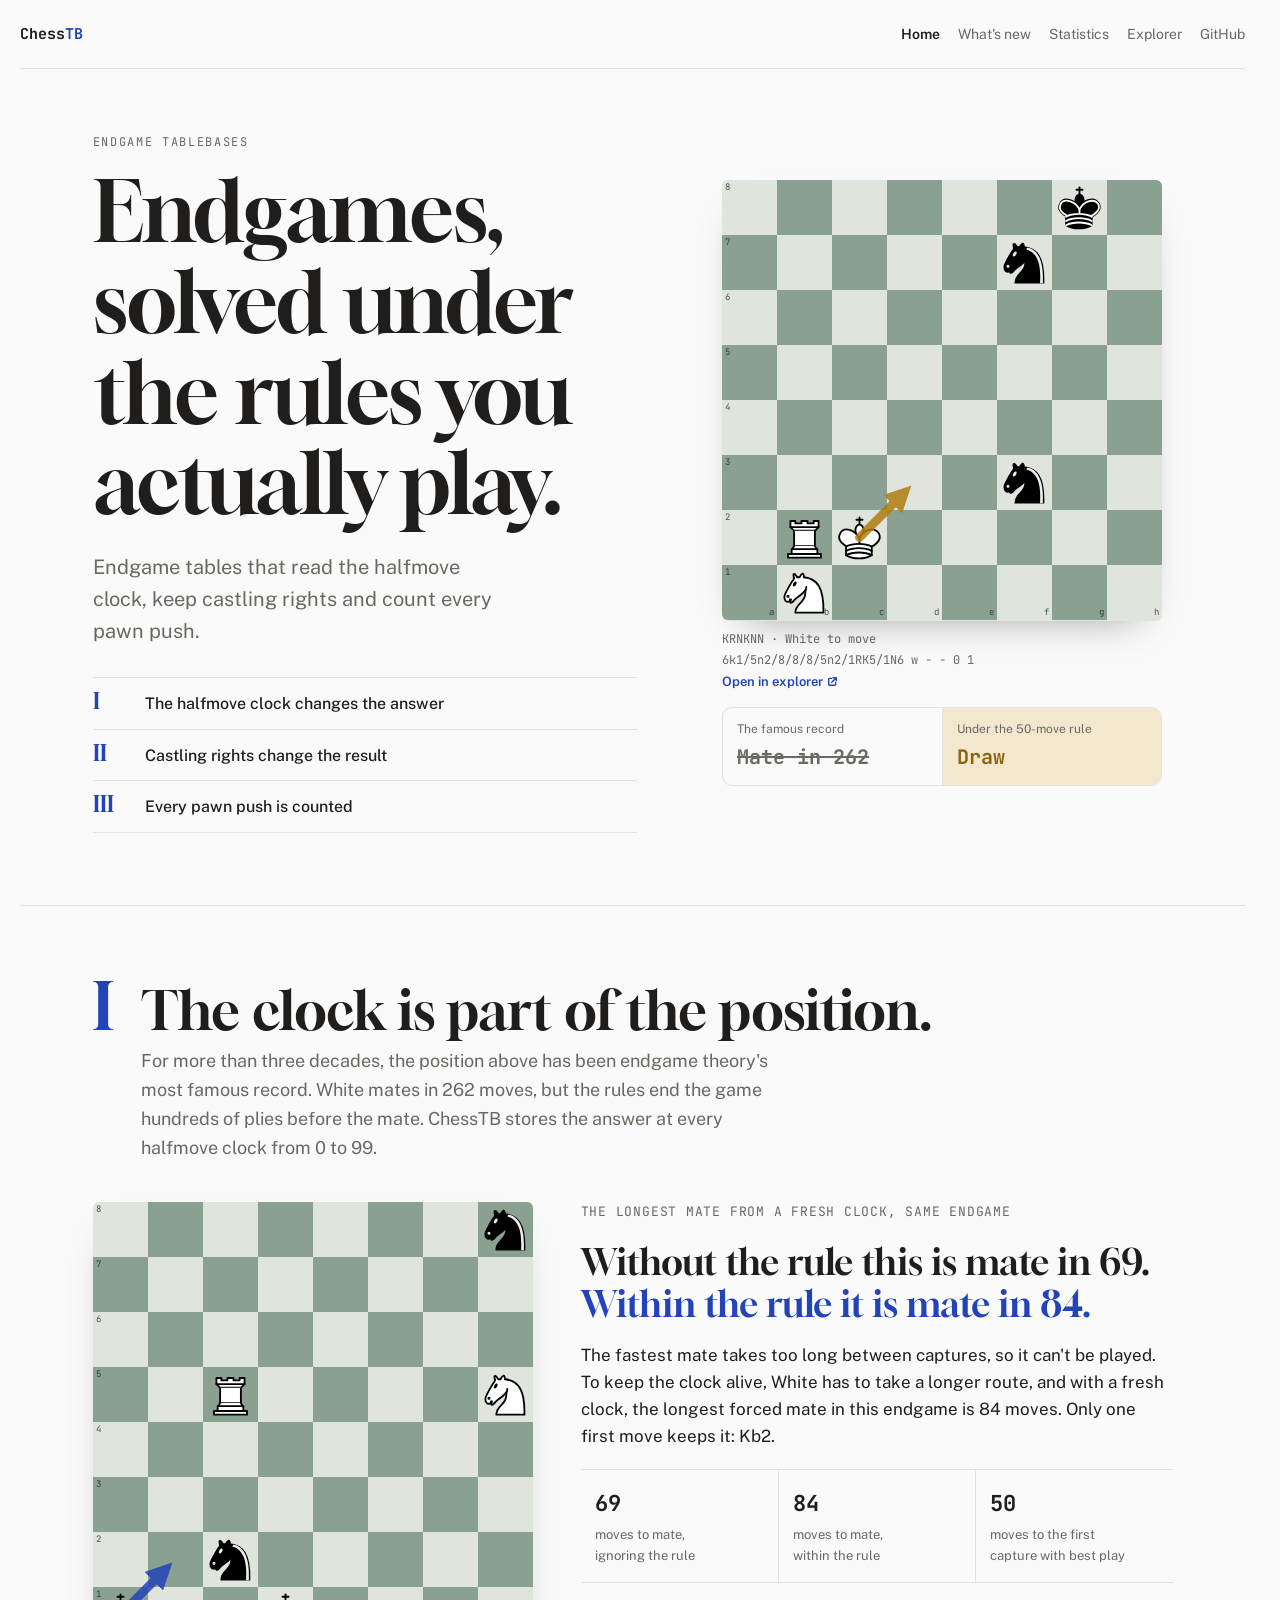
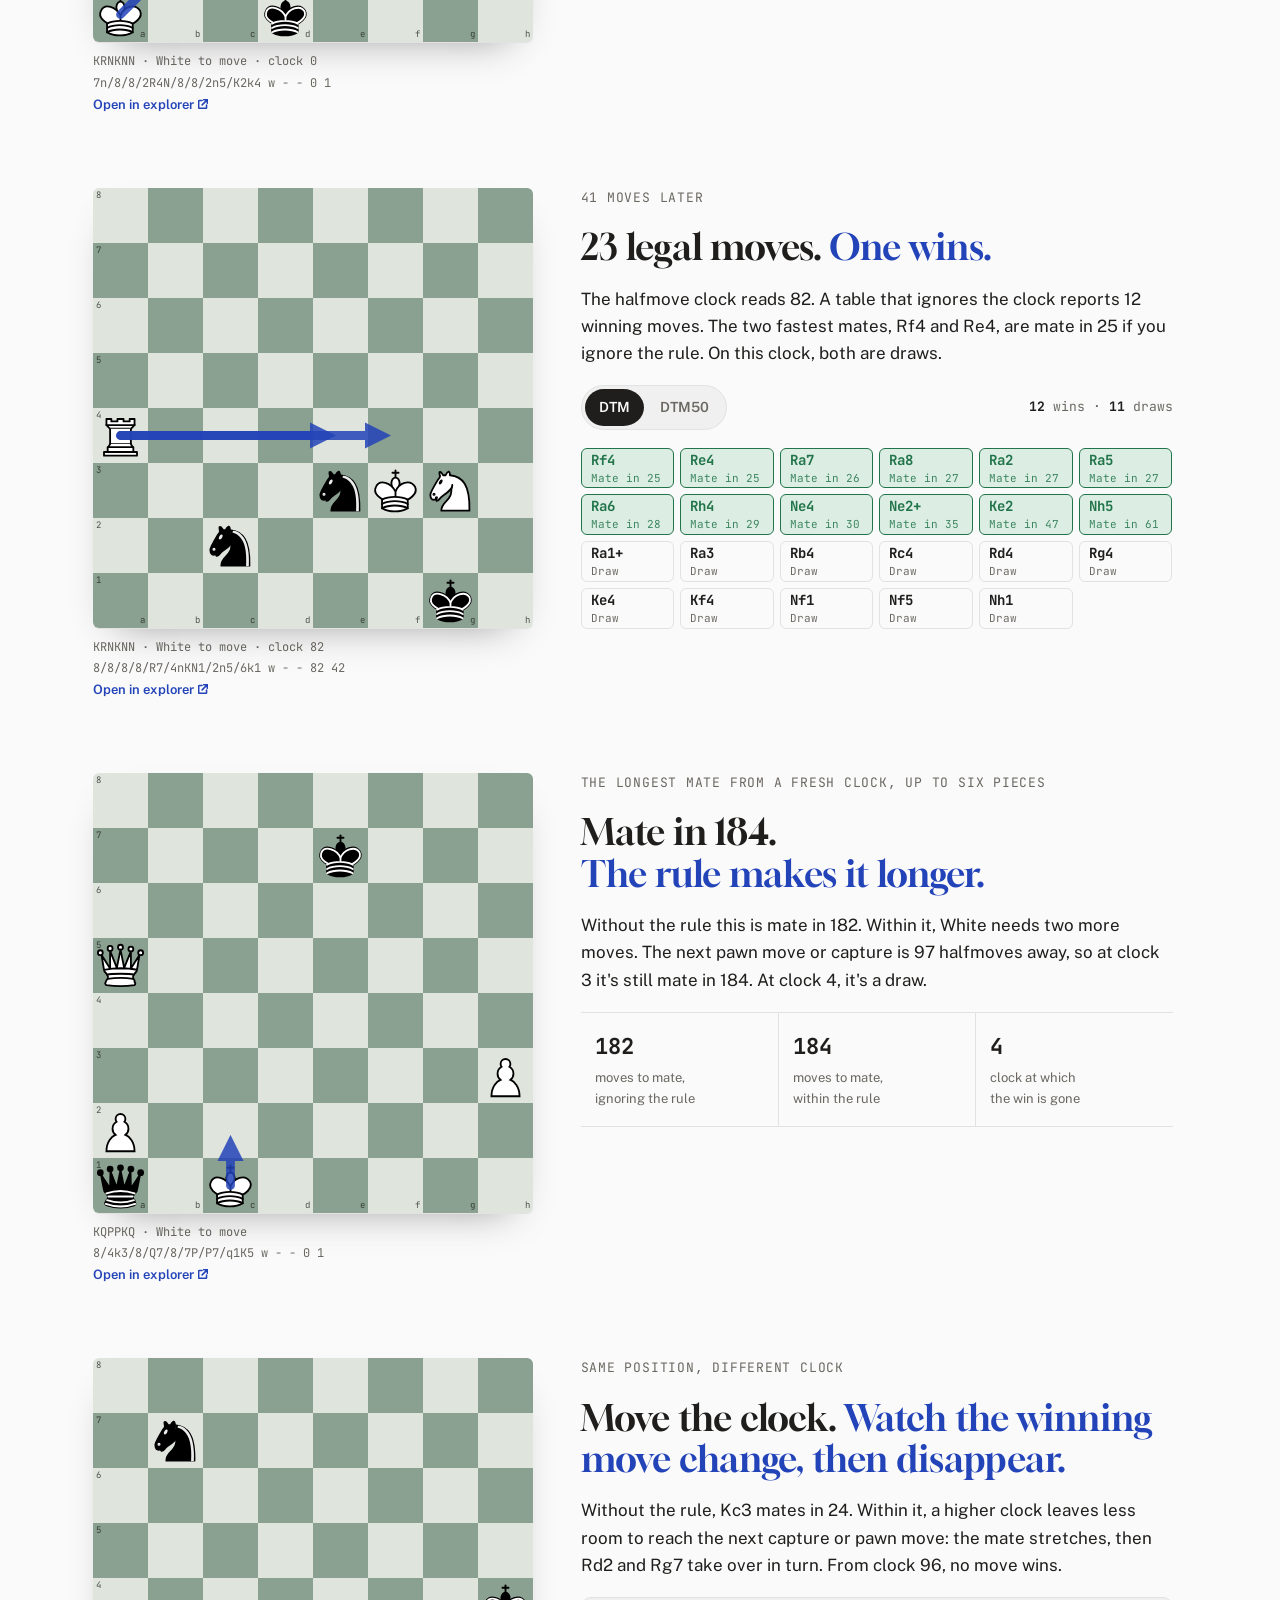
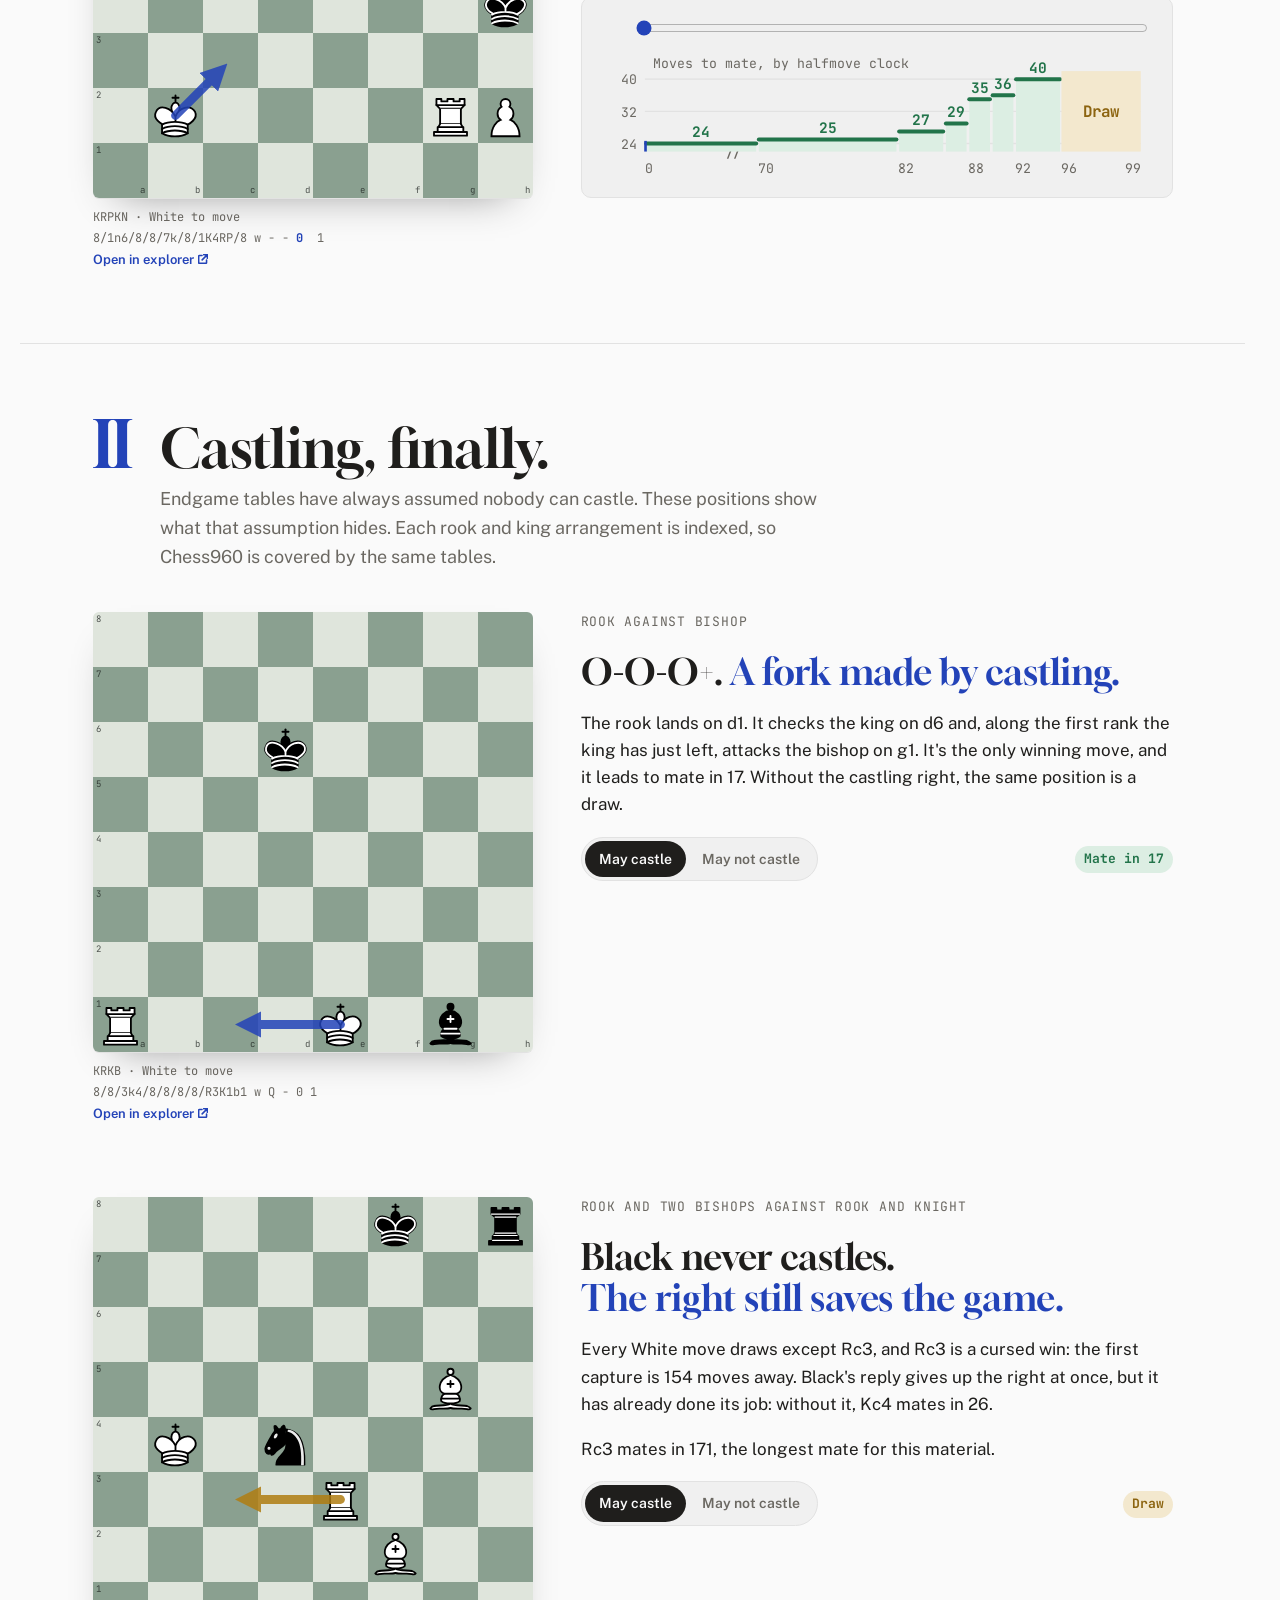
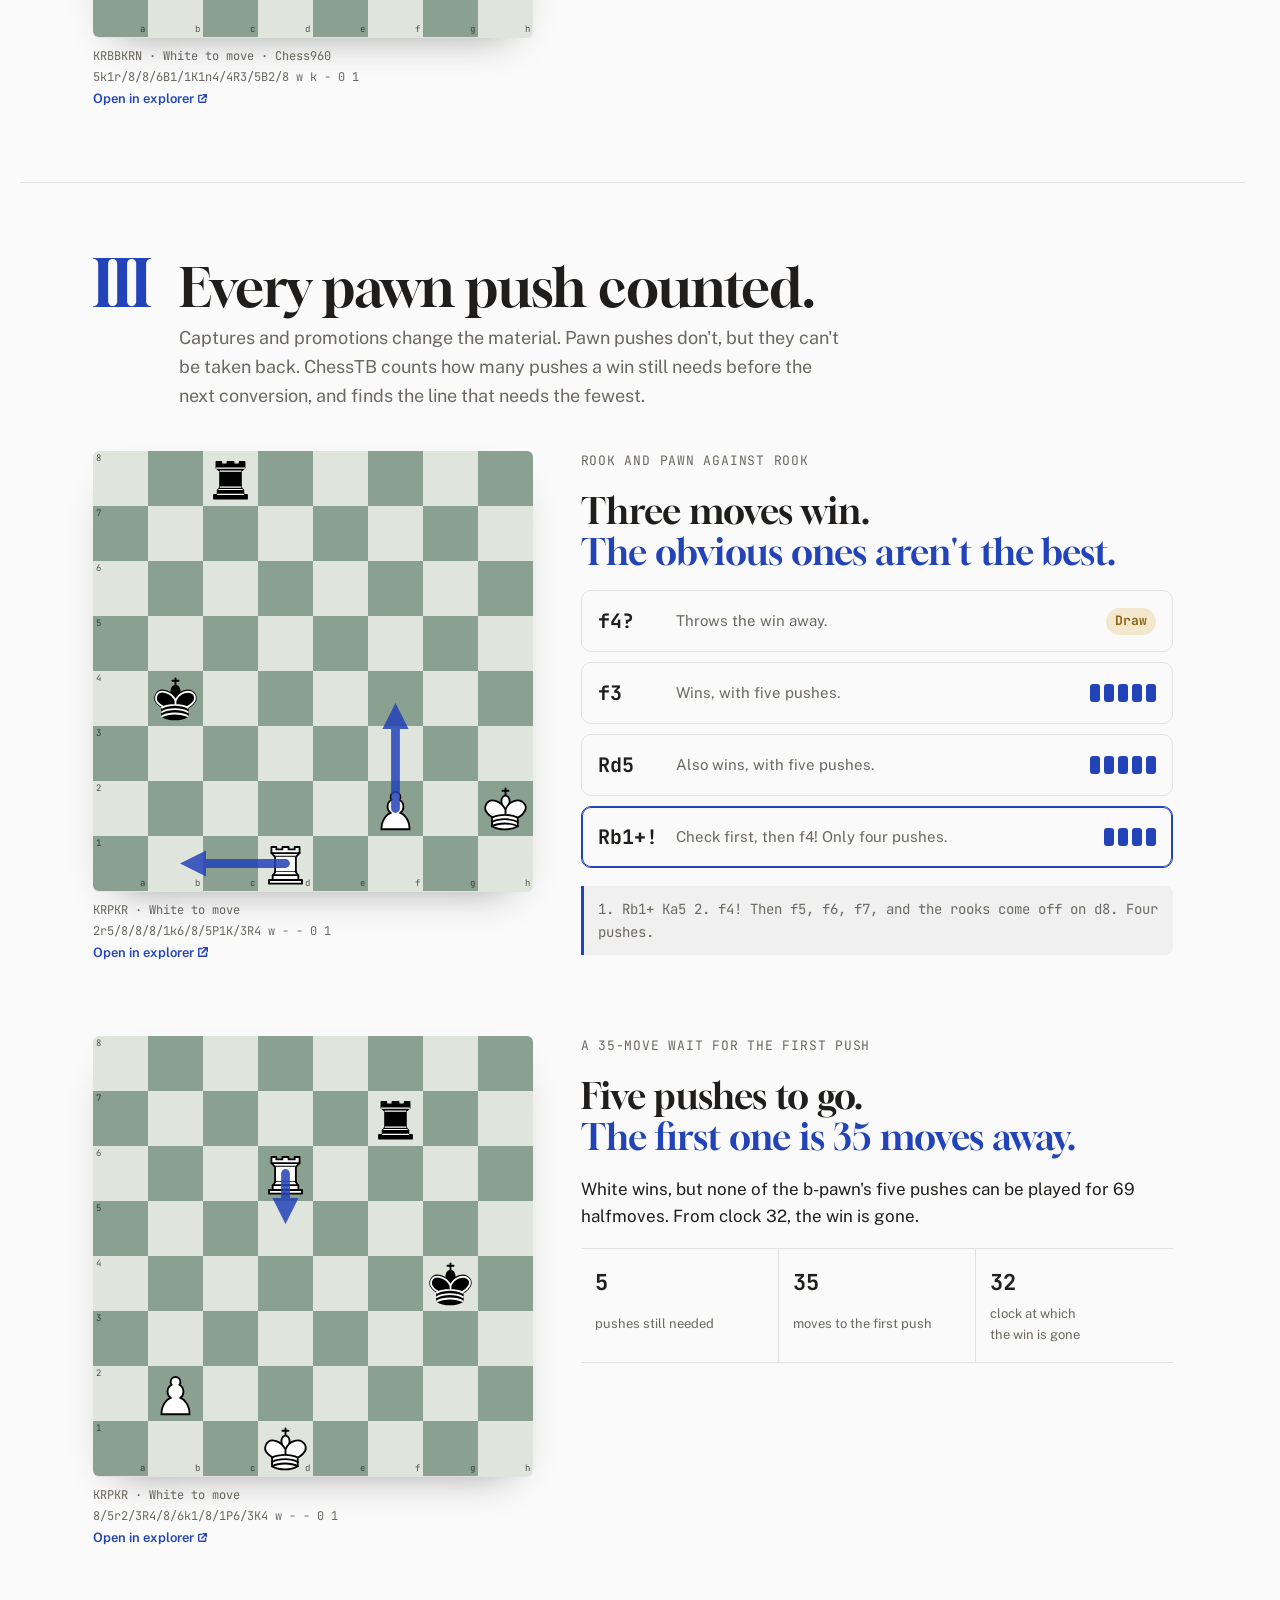
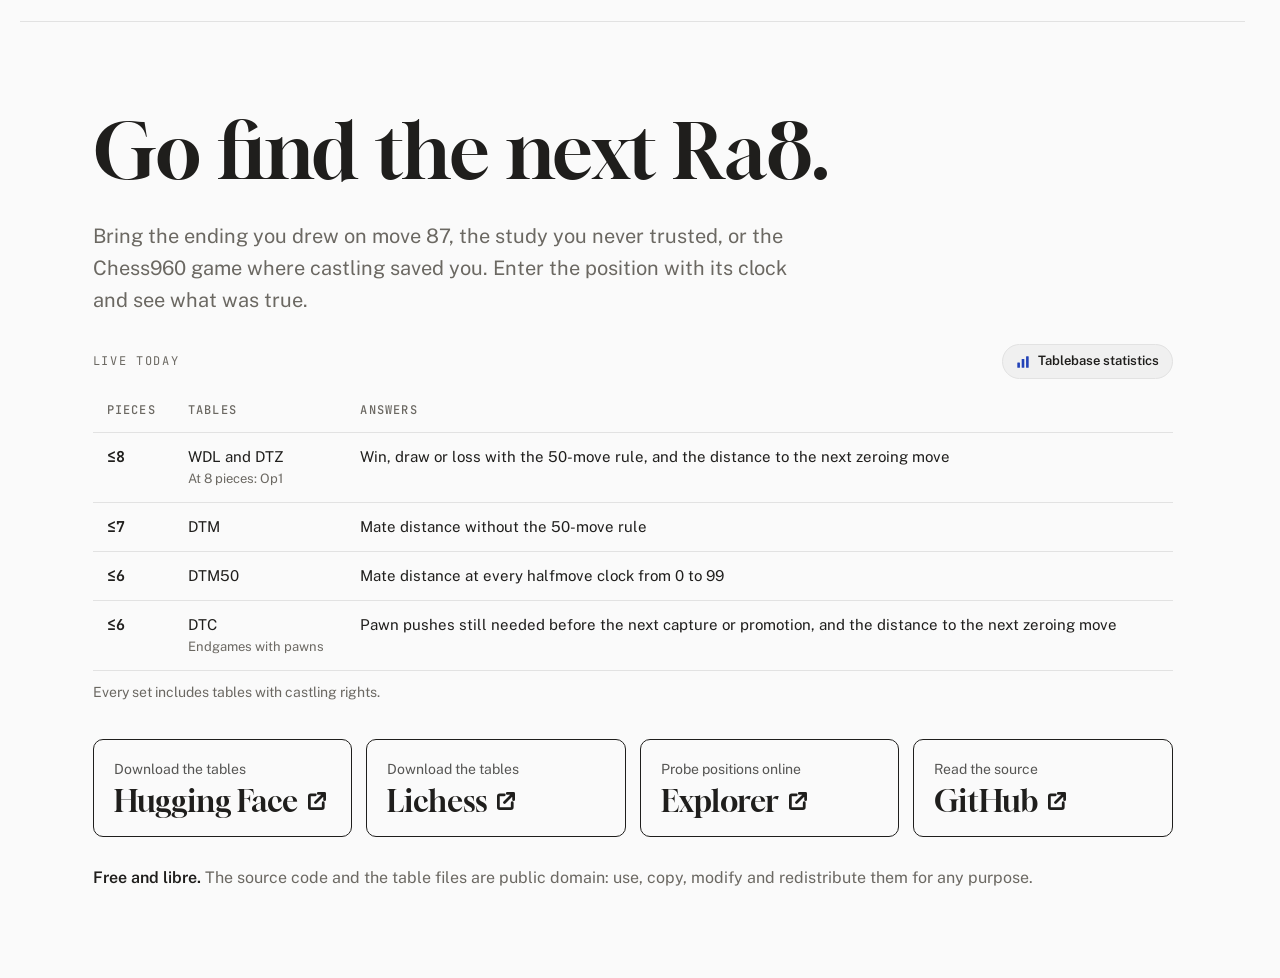
==== commit f12c2fdf: "Slop" ====
--- a/docs/index.html
+++ b/docs/index.html
@@ -8,85 +8,31 @@
 <meta property="og:title" content="ChessTB – Chess endgame tablebases">
 <meta property="og:description" content="Endgame tables that read the halfmove clock, keep castling rights and count every pawn push.">
 <meta property="og:type" content="website">
-<!-- Chess pieces by Colin M.L. Burnett (https://en.wikipedia.org/wiki/User:Cburnett),
-     triple licensed under the GFDL, BSD and GPL; used here under the BSD license. -->
-<style>
-:root { color-scheme: light; padding-top: env(safe-area-inset-top, 0px); padding-bottom: env(safe-area-inset-bottom, 0px); }
-body { margin: 0; }
-img { max-width: 100%; }
-[hidden] { display: none !important; }
-</style>
+<link rel="icon" type="image/svg+xml" href="favicon.svg">
+<link rel="apple-touch-icon" href="apple-touch-icon.png">
 <link rel="preconnect" href="https://fonts.googleapis.com">
 <link rel="preconnect" href="https://fonts.gstatic.com" crossorigin>
 <link rel="stylesheet" href="https://fonts.googleapis.com/css2?family=Gloock&family=Public+Sans:ital,wght@0,400;0,500;0,600;0,700;1,400&family=JetBrains+Mono:wght@400;500;700&display=swap">
+<link rel="stylesheet" href="common.css">
 <style>
 /* Layout: one narrative column; each reveal pairs a live board with its story, stacking on phones.
    The halfmove clock (0..100 plies) is the recurring instrument of the page. */
 :root {
-  --paper: #F2F4F1;
-  --panel: #E7EBE6;
-  --ink: #141B18;
-  --muted: #56635D;
-  --rule: #CBD3CE;
-  --accent: #2343B8;
-  --accent-soft: #DCE2F7;
   --win: #22744A;
   --win-soft: #DCEEE3;
   --draw: #8C6410;
   --draw-soft: #F3E8CE;
-  --sq-light: #DFE5DC;
-  --sq-dark: #8AA090;
-  --coord: #121614;
-  --arrow: #2343B8;
-  --arrow-bad: #B5452A;
-  --display: "Gloock", "Georgia", "Times New Roman", serif;
-  --body: "Public Sans", "Helvetica Neue", Arial, sans-serif;
-  --mono: "JetBrains Mono", ui-monospace, "SFMono-Regular", Menlo, monospace;
 }
 @media (prefers-color-scheme: dark) {
   :root:not([data-theme="light"]) {
-    --paper: #0E1412; --panel: #18201D; --ink: #E5EBE7; --muted: #9AA9A2; --rule: #2A3531;
-    --accent: #8EA6FF; --accent-soft: #1E2847; --win: #6FCF97; --win-soft: #163324;
-    --draw: #E7BC5C; --draw-soft: #3A2D10; --sq-light: #B9C4B6; --sq-dark: #6B8473;
-    --arrow: #3B5BDB; --arrow-bad: #C4542F;
-    color-scheme: dark;
+    --win: #6FCF97; --win-soft: #163324; --draw: #E7BC5C; --draw-soft: #3A2D10;
   }
 }
 :root[data-theme="dark"] {
-  --paper: #0E1412; --panel: #18201D; --ink: #E5EBE7; --muted: #9AA9A2; --rule: #2A3531;
-  --accent: #8EA6FF; --accent-soft: #1E2847; --win: #6FCF97; --win-soft: #163324;
-  --draw: #E7BC5C; --draw-soft: #3A2D10; --sq-light: #B9C4B6; --sq-dark: #6B8473;
-  --arrow: #3B5BDB; --arrow-bad: #C4542F;
-  color-scheme: dark;
-}
-
-* { box-sizing: border-box; }
-body {
-  background: var(--paper); color: var(--ink);
-  font-family: var(--body); font-size: 17px; line-height: 1.6;
-  padding-inline: 20px; padding-block: 0 64px;
-}
-.wrap { max-width: 1240px; margin: 0 auto; }
-h1, h2, h3 { font-family: var(--display); font-weight: 400; text-wrap: balance; margin: 0; line-height: 1.08; }
-p { margin: 0; }
-.eyebrow { font-family: var(--mono); font-size: 12px; letter-spacing: .14em; text-transform: uppercase; color: var(--muted); }
-.mono { font-family: var(--mono); font-variant-numeric: tabular-nums; }
-a { color: var(--accent); }
-:focus-visible { outline: 2px solid var(--accent); outline-offset: 3px; border-radius: 4px; }
-
-/* top bar */
-.top { display: flex; justify-content: space-between; align-items: center; gap: 16px; padding-block: 22px; border-bottom: 1px solid var(--rule); line-height: 24px; }
-.brand { font-family: var(--mono); font-weight: 700; font-size: 15px; color: var(--ink); text-decoration: none; }
-.brand span { color: var(--accent); }
-.top nav { display: flex; gap: 18px; font-size: 14px; }
-.top nav a { color: var(--muted); text-decoration: none; }
-.top nav a:hover { color: var(--ink); }
-.top nav a[aria-current="page"] { color: var(--ink); font-weight: 600; }
-/* On phones the nav takes its own row under the logo instead of wrapping or hiding. */
-@media (max-width: 520px) {
-  .top { flex-wrap: wrap; row-gap: 12px; }
-  .top nav { width: 100%; gap: 16px; font-size: 13px; }
-}
+  --win: #6FCF97; --win-soft: #163324; --draw: #E7BC5C; --draw-soft: #3A2D10;
+}
+
+body { font-size: 17px; line-height: 1.6; padding-block: 0 64px; }
 
 /* hero */
 .hero { display: grid; grid-template-columns: minmax(0, 1.1fr) minmax(0, .9fr); gap: 56px; align-items: center; padding-block: 64px 72px; }
@@ -107,22 +53,7 @@
 .verdict .new .v { color: var(--draw); }
 
 /* boards */
-.board-wrap { position: relative; width: 100%; max-width: 440px; aspect-ratio: 1; justify-self: center; }
-.board { position: absolute; inset: 0; display: grid; grid-template-columns: repeat(8, 1fr); grid-template-rows: repeat(8, 1fr); border-radius: 6px; overflow: hidden; box-shadow: 0 1px 0 var(--rule), 0 18px 40px -24px rgba(0,0,0,.45); }
-.sq { position: relative; display: grid; place-items: center; }
-.sq.l { background: var(--sq-light); }
-.sq.d { background: var(--sq-dark); }
-.sq.hl::after { content: ""; position: absolute; inset: 0; background: rgba(35, 67, 184, .28); }
-.sq .coord { position: absolute; font-family: var(--mono); font-size: 9px; line-height: 1; opacity: .7; color: var(--coord); }
-.sq .coord.f { right: 3px; bottom: 3px; }
-.sq .coord.r { left: 3px; top: 3px; }
-.pc { position: absolute; inset: 0; width: 100%; height: 100%; display: block; z-index: 1; pointer-events: none; }
-.arrows { position: absolute; inset: 0; pointer-events: none; z-index: 2; }
-.board-caption { display: grid; gap: 2px; margin-top: 10px; font-size: 12px; color: var(--muted); font-family: var(--mono); max-width: 440px; }
-.board-col { display: grid; gap: 0; align-content: start; min-width: 0; }
-.fen { white-space: nowrap; overflow-x: auto; font-variant-numeric: tabular-nums; }
 .fen .clk { display: inline-block; min-width: 2ch; font-weight: 700; color: var(--accent); }
-.clock-num .n { display: inline-block; min-width: 2ch; }
 
 /* sections */
 section.reveal { padding-block: 72px; border-top: 1px solid var(--rule); }
@@ -148,48 +79,42 @@
 .pair + .pair { margin-top: 72px; }
 .story { display: grid; gap: 18px; max-width: 62ch; min-width: 0; }
 .story h3 { font-size: 30px; }
-.story .mat { font-family: var(--mono); font-size: 13px; color: var(--muted); letter-spacing: .06em; }
-.big { font-family: var(--display); font-size: clamp(26px, 3.4vw, 36px); line-height: 1.15; }
+.story .mat { font-family: var(--mono); font-size: 13px; color: var(--muted); letter-spacing: .06em; text-wrap: balance; }
+.big { font-family: var(--display); font-size: clamp(26px, 3.4vw, 36px); line-height: 1.15; text-wrap: balance; }
 .big em { font-style: normal; color: var(--accent); }
+/* Two-sentence headlines that would otherwise wrap mid-sentence: one sentence per line. */
+.big.split em { display: block; }
 
 /* result chips */
 .chip { display: inline-flex; align-items: center; gap: 6px; font-family: var(--mono); font-size: 13px; font-weight: 700; padding: 3px 9px; border-radius: 999px; white-space: nowrap; }
 .chip.win { background: var(--win-soft); color: var(--win); }
 .chip.draw { background: var(--draw-soft); color: var(--draw); }
-.chip.info { background: var(--accent-soft); color: var(--accent); }
-
-/* clock gauge */
-.clock { display: grid; gap: 10px; padding: 18px; border: 1px solid var(--rule); border-radius: 10px; background: var(--panel); }
+
+/* clock card */
+.clock { display: grid; gap: 12px; padding: 20px 18px 16px; border: 1px solid var(--rule); border-radius: 10px; background: var(--panel); }
 .clock-row { display: flex; justify-content: space-between; align-items: center; gap: 12px; flex-wrap: wrap; }
-.clock-num { font-family: var(--mono); font-size: 40px; font-weight: 700; line-height: 1; font-variant-numeric: tabular-nums; }
-.clock-num small { font-size: 13px; font-weight: 500; color: var(--muted); margin-left: 6px; }
-.gauge { position: relative; height: 14px; border-radius: 7px; background: var(--paper); border: 1px solid var(--rule); overflow: hidden; }
-.gauge .used { position: absolute; inset: 0 auto 0 0; background: var(--muted); opacity: .45; }
-.gauge .need { position: absolute; top: 0; bottom: 0; background: var(--win); opacity: .8; }
-.gauge.over .need { background: var(--arrow-bad); }
-.gauge-labels { display: flex; justify-content: space-between; font-family: var(--mono); font-size: 11px; color: var(--muted); }
 input[type=range] { width: 100%; accent-color: var(--accent); }
+/* The clock slider spans the chart's plot area (34 and 10 of 420 viewBox units), less half a thumb at each end. */
+#hmc { width: auto; margin-inline: calc(34 / 420 * 100% - 8px) calc(10 / 420 * 100% - 8px); }
 .step-chart { width: 100%; }
 .step-chart svg { display: block; width: 100%; height: auto; }
 
-/* puzzle list */
-.btn { font: inherit; font-size: 15px; font-weight: 600; padding: 10px 16px; border-radius: 8px; border: 1px solid var(--ink); background: var(--ink); color: var(--paper); cursor: pointer; }
-.btn.ghost { background: transparent; color: var(--ink); border-color: var(--rule); }
-.btn[aria-pressed="true"] { background: var(--accent); border-color: var(--accent); color: #fff; }
-.btn-row { display: flex; gap: 10px; flex-wrap: wrap; }
-.moves { display: grid; gap: 14px; }
-.move-group { display: grid; gap: 8px; }
-.move-group .label { font-size: 13px; color: var(--muted); display: flex; gap: 8px; align-items: center; flex-wrap: wrap; }
-.move-list { display: flex; flex-wrap: wrap; gap: 6px; }
-.mv { font-family: var(--mono); font-size: 14px; padding: 4px 9px; border-radius: 6px; border: 1px solid var(--rule); background: var(--paper); }
-.mv.good { border-color: var(--win); background: var(--win-soft); color: var(--win); font-weight: 700; }
-.mv.trap { border-color: var(--draw); color: var(--draw); }
-.mv small { opacity: .75; font-weight: 400; }
+/* puzzle: every legal move stays in place; the switch only changes what each cell says */
+.puzzle-head { display: flex; flex-wrap: wrap; align-items: center; justify-content: space-between; gap: 10px 16px; }
+.puzzle-count { font-family: var(--mono); font-size: 13px; color: var(--muted); }
+.puzzle-count b { color: var(--ink); }
+.mv-grid { display: grid; grid-template-columns: repeat(auto-fill, minmax(92px, 1fr)); gap: 6px; }
+.mv { display: grid; gap: 1px; padding: 2px 9px; border-radius: 6px; border: 1px solid var(--rule); background: var(--paper); font-family: var(--mono); font-size: 14px; font-weight: 700; line-height: 1.35; }
+.mv small { font-size: 11px; font-weight: 400; color: var(--muted); }
+.mv.win { border-color: var(--win); background: var(--win-soft); color: var(--win); }
+.mv.win small { color: inherit; opacity: .85; }
+.mv.lost { border-color: var(--draw); color: var(--draw); }
+.mv.lost small { color: inherit; opacity: .85; }
 
 /* option cards for DTC */
 .options { display: grid; gap: 10px; }
 .opt { text-align: left; font: inherit; color: inherit; display: grid; grid-template-columns: 64px minmax(0, 1fr) auto; gap: 14px; align-items: center; padding: 14px 16px; border: 1px solid var(--rule); border-radius: 10px; background: var(--paper); cursor: pointer; }
-.opt:hover { border-color: var(--muted); }
+.opt:hover { background: color-mix(in srgb, var(--ink) 6%, var(--paper)); border-color: color-mix(in srgb, var(--ink) 22%, var(--rule)); }
 .opt[aria-pressed="true"] { border-color: var(--accent); box-shadow: inset 0 0 0 1px var(--accent); }
 .opt .san { font-family: var(--mono); font-size: 20px; font-weight: 700; }
 .opt .what { font-size: 15px; color: var(--muted); }
@@ -198,9 +123,7 @@
 .line { font-family: var(--mono); font-size: 14px; color: var(--muted); padding: 12px 14px; border-left: 3px solid var(--accent); background: var(--panel); border-radius: 0 8px 8px 0; overflow-wrap: anywhere; }
 
 /* toggle */
-.toggle { display: inline-flex; border: 1px solid var(--rule); border-radius: 999px; padding: 3px; gap: 2px; background: var(--panel); }
-.toggle button { font: inherit; font-size: 14px; font-weight: 600; border: 0; background: transparent; color: var(--muted); padding: 7px 14px; border-radius: 999px; cursor: pointer; }
-.toggle button[aria-pressed="true"] { background: var(--ink); color: var(--paper); }
+.seg button { padding: 7px 14px; }
 
 .stat-strip { display: grid; grid-template-columns: repeat(3, minmax(0, 1fr)); border-top: 1px solid var(--rule); border-bottom: 1px solid var(--rule); }
 .stat-strip > div { padding: 16px 14px; display: grid; gap: 4px; }
@@ -220,34 +143,36 @@
 .close { padding-block: 88px 24px; border-top: 1px solid var(--rule); display: grid; gap: 28px; }
 .close h2 { font-size: clamp(40px, 6.4vw, 76px); max-width: 16ch; }
 .close .lede { font-size: 20px; color: var(--muted); max-width: 58ch; }
-.repo { font-family: var(--mono); font-size: 15px; font-weight: 700; overflow-wrap: anywhere; }
 .live { display: grid; gap: 10px; }
-.explore { justify-self: start; font-family: var(--body); font-size: 13px; font-weight: 600; color: var(--accent); text-decoration: none; }
-.explore::after { content: ""; display: inline-block; vertical-align: baseline; margin-left: .35em; width: .75em; height: .75em; background: currentColor; -webkit-mask: url("data:image/svg+xml,%3Csvg xmlns='http://www.w3.org/2000/svg' viewBox='1.8 1.1 9.1 9.1'%3E%3Cpath d='M5.5 2.5H3.2a.7.7 0 0 0-.7.7v5.6a.7.7 0 0 0 .7.7h5.6a.7.7 0 0 0 .7-.7V6.5M7 1.8h3.2V5M10 2 5.6 6.4' fill='none' stroke='black' stroke-width='1.4' stroke-linecap='round' stroke-linejoin='round'/%3E%3C/svg%3E") center / contain no-repeat; mask: url("data:image/svg+xml,%3Csvg xmlns='http://www.w3.org/2000/svg' viewBox='1.8 1.1 9.1 9.1'%3E%3Cpath d='M5.5 2.5H3.2a.7.7 0 0 0-.7.7v5.6a.7.7 0 0 0 .7.7h5.6a.7.7 0 0 0 .7-.7V6.5M7 1.8h3.2V5M10 2 5.6 6.4' fill='none' stroke='black' stroke-width='1.4' stroke-linecap='round' stroke-linejoin='round'/%3E%3C/svg%3E") center / contain no-repeat; }
-.explore:hover { text-decoration: underline; }
 .cov-note { font-size: 14px; color: var(--muted); }
 .live-head { display: flex; flex-wrap: wrap; justify-content: space-between; align-items: center; gap: 10px 16px; }
-.stats-btn { display: inline-flex; align-items: center; gap: 8px; padding: 6px 13px; border: 1px solid var(--rule); border-radius: 999px; background: var(--panel); color: var(--ink); font-size: 13px; font-weight: 600; text-decoration: none; }
-.stats-btn:hover { border-color: var(--accent); color: var(--accent); }
-.stats-btn .stats-ico { color: var(--accent); }
-.stats-ico { width: 14px; height: 14px; flex: none; }
 .license { font-size: 16px; color: var(--muted); text-wrap: balance; }
 .license strong { color: var(--ink); font-weight: 600; }
-.links { display: flex; flex-wrap: wrap; gap: 14px; margin-top: 8px; }
-.link-card { display: grid; gap: 4px; min-width: 220px; flex: 1 1 220px; padding: 18px 20px; border: 1px solid var(--ink); border-radius: 10px; text-decoration: none; color: var(--ink); }
+.links { display: grid; grid-template-columns: repeat(4, minmax(0, 1fr)); gap: 14px; margin-top: 8px; }
+.link-card { display: grid; grid-template-rows: auto 1fr; gap: 4px; min-width: 0; padding: 18px 20px; border: 1px solid var(--ink); border-radius: 10px; text-decoration: none; color: var(--ink); text-wrap: balance; }
 .link-card:hover { background: var(--ink); color: var(--paper); }
 .link-card .k { font-size: 14px; opacity: .75; }
-.link-card .v { font-family: var(--display); font-size: 30px; line-height: 1.1; }
-.link-card .v::after { content: ""; display: inline-block; vertical-align: baseline; margin-left: 10px; width: 18px; height: 18px; background: currentColor; -webkit-mask: url("data:image/svg+xml,%3Csvg xmlns='http://www.w3.org/2000/svg' viewBox='1.8 1.1 9.1 9.1'%3E%3Cpath d='M5.5 2.5H3.2a.7.7 0 0 0-.7.7v5.6a.7.7 0 0 0 .7.7h5.6a.7.7 0 0 0 .7-.7V6.5M7 1.8h3.2V5M10 2 5.6 6.4' fill='none' stroke='black' stroke-width='1.4' stroke-linecap='round' stroke-linejoin='round'/%3E%3C/svg%3E") center / contain no-repeat; mask: url("data:image/svg+xml,%3Csvg xmlns='http://www.w3.org/2000/svg' viewBox='1.8 1.1 9.1 9.1'%3E%3Cpath d='M5.5 2.5H3.2a.7.7 0 0 0-.7.7v5.6a.7.7 0 0 0 .7.7h5.6a.7.7 0 0 0 .7-.7V6.5M7 1.8h3.2V5M10 2 5.6 6.4' fill='none' stroke='black' stroke-width='1.4' stroke-linecap='round' stroke-linejoin='round'/%3E%3C/svg%3E") center / contain no-repeat; }
-
+.link-card .v { display: flex; align-items: center; gap: 10px; font-family: var(--display); font-size: 30px; line-height: 1.1; }
+.link-card .v::after { content: ""; flex: 0 0 18px; height: 18px; background: currentColor; -webkit-mask: var(--ext-icon) center / contain no-repeat; mask: var(--ext-icon) center / contain no-repeat; }
+
+@media (max-width: 1120px) {
+  .links { grid-template-columns: repeat(2, minmax(0, 1fr)); }
+}
+
+/* Board and story stack before the story column gets too narrow for the clock readout. */
+@media (max-width: 1024px) {
+  .pair { grid-template-columns: minmax(0, 1fr); gap: 32px; }
+  .pair .story { justify-self: center; width: 100%; }
+}
 @media (max-width: 860px) {
-  .hero, .pair { grid-template-columns: minmax(0, 1fr); gap: 32px; }
+  .hero { grid-template-columns: minmax(0, 1fr); gap: 32px; }
   .hero { padding-block: 40px 48px; }
   .reveal-head { grid-template-columns: minmax(0, 1fr); }
   .reveal-head p { grid-column: 1; }
   .reveal-head .num { font-size: 44px; }
 }
 @media (max-width: 480px) {
+  .links { grid-template-columns: minmax(0, 1fr); }
   .cov table { min-width: 0; }
   .cov th, .cov td { padding: 10px 8px; }
   body { font-size: 16px; padding-inline: 16px; }
@@ -258,7 +183,6 @@
 }
 @media (prefers-reduced-motion: no-preference) {
   .arrows line { transition: opacity .25s ease; }
-  .gauge .need, .gauge .used { transition: left .15s ease, width .15s ease; }
 }
 </style>
 </head>
@@ -269,8 +193,9 @@
     <a class="brand" href="./">Chess<span>TB</span></a>
     <nav aria-label="Site">
       <a href="./" aria-current="page">Home</a>
+      <a href="whatsnew.html">What's new</a>
       <a href="stats.html">Statistics</a>
-      <a href="https://noobpwnftw-chesstb-explorer.hf.space/">Explorer</a>
+      <a href="https://chesstb-explorer.hf.space/">Explorer</a>
       <a href="https://github.com/noobpwnftw/chesstb">GitHub</a>
     </nav>
   </header>
@@ -296,7 +221,7 @@
     <div class="legend-card">
       <div class="board-col">
         <div class="board-wrap" id="b-legend"></div>
-        <div class="board-caption"><span>KRNKNN · White to move</span><span class="fen">6k1/5n2/8/8/8/5n2/1RK5/1N6 w - - 0 1</span><a class="explore" href="https://noobpwnftw-chesstb-explorer.hf.space/" target="_blank" rel="noopener">Open in explorer</a></div>
+        <div class="board-caption"><span>KRNKNN · White to move</span><span class="fen">6k1/5n2/8/8/8/5n2/1RK5/1N6 w - - 0 1</span><a class="explore" href="https://chesstb-explorer.hf.space/" target="_blank" rel="noopener">Open in explorer</a></div>
       </div>
       <div class="verdict" role="group" aria-label="The famous mate in 262">
         <div class="old"><span class="k">The famous record</span><span class="v">Mate in 262</span></div>
@@ -315,16 +240,16 @@
     <div class="pair">
       <div class="board-col">
         <div class="board-wrap" id="b-krnknn"></div>
-        <div class="board-caption"><span>KRNKNN · White to move · clock 0</span><span class="fen">7n/8/8/2R4N/8/8/2n5/K2k4 w - - 0 1</span><a class="explore" href="https://noobpwnftw-chesstb-explorer.hf.space/" target="_blank" rel="noopener">Open in explorer</a></div>
+        <div class="board-caption"><span>KRNKNN · White to move · clock 0</span><span class="fen">7n/8/8/2R4N/8/8/2n5/K2k4 w - - 0 1</span><a class="explore" href="https://chesstb-explorer.hf.space/" target="_blank" rel="noopener">Open in explorer</a></div>
       </div>
       <div class="story">
         <div class="mat">THE LONGEST MATE FROM A FRESH CLOCK, SAME ENDGAME</div>
-        <p class="big">Without the rule this is mate in 69. <em>Within the rule it is mate in 84.</em></p>
+        <p class="big split">Without the rule this is mate in 69. <em>Within the rule it is mate in 84.</em></p>
         <p>The fastest mate takes too long between captures, so it can't be played. To keep the clock alive, White has to take a longer route, and with a fresh clock, the longest forced mate in this endgame is 84 moves. Only one first move keeps it: Kb2.</p>
         <div class="stat-strip">
-          <div><span class="v">137</span><span class="k">plies to mate, ignoring the rule</span></div>
-          <div><span class="v">167</span><span class="k">plies to mate, within the rule</span></div>
-          <div><span class="v">99</span><span class="k">plies to the first capture with best play</span></div>
+          <div><span class="v">69</span><span class="k">moves to mate, ignoring the rule</span></div>
+          <div><span class="v">84</span><span class="k">moves to mate, within the rule</span></div>
+          <div><span class="v">50</span><span class="k">moves to the first capture with best play</span></div>
         </div>
       </div>
     </div>
@@ -332,41 +257,32 @@
     <div class="pair">
       <div class="board-col">
         <div class="board-wrap" id="b-puzzle"></div>
-        <div class="board-caption"><span>KRNKNN · White to move · clock 82</span><span class="fen">8/8/8/8/R7/4nKN1/2n5/6k1 w - - 82 42</span><a class="explore" href="https://noobpwnftw-chesstb-explorer.hf.space/" target="_blank" rel="noopener">Open in explorer</a></div>
+        <div class="board-caption"><span>KRNKNN · White to move · clock 82</span><span class="fen">8/8/8/8/R7/4nKN1/2n5/6k1 w - - 82 42</span><a class="explore" href="https://chesstb-explorer.hf.space/" target="_blank" rel="noopener">Open in explorer</a></div>
       </div>
       <div class="story">
         <div class="mat">41 MOVES LATER</div>
         <p class="big">23 legal moves. <em>One wins.</em></p>
         <p>The halfmove clock reads 82. A table that ignores the clock reports 12 winning moves. The two fastest mates, Rf4 and Re4, are mate in 25 if you ignore the rule. On this clock, both are draws.</p>
-        <div class="btn-row">
-          <button class="btn" id="puzzle-reveal" type="button" aria-expanded="false" aria-controls="puzzle-moves">Show all 23 moves</button>
-        </div>
-        <div class="moves" id="puzzle-moves" hidden>
-          <div class="move-group">
-            <div class="label"><span class="chip win">Win</span> Mate in 43. The clock resets on ply 17, with one ply to spare.</div>
-            <div class="move-list"><span class="mv good">Ra8</span></div>
+        <div class="puzzle-head">
+          <div class="seg" role="group" aria-label="Metric">
+            <button type="button" data-clock="free" aria-pressed="true">DTM</button>
+            <button type="button" data-clock="82" aria-pressed="false">DTM50</button>
           </div>
-          <div class="move-group">
-            <div class="label"><span class="chip draw">Draw</span> A clock-free table calls these wins. The clock runs out first.</div>
-            <div class="move-list" id="trap-list"></div>
-          </div>
-          <div class="move-group">
-            <div class="label"><span class="chip draw">Draw</span> Draws even without the clock.</div>
-            <div class="move-list" id="draw-list"></div>
-          </div>
-        </div>
+          <span class="puzzle-count" id="puzzle-count" aria-live="polite"></span>
+        </div>
+        <div class="mv-grid" id="puzzle-moves"></div>
       </div>
     </div>
 
     <div class="pair">
       <div class="board-col">
         <div class="board-wrap" id="b-kqppkq"></div>
-        <div class="board-caption"><span>KQPPKQ · White to move</span><span class="fen">8/4k3/8/Q7/8/7P/P7/q1K5 w - - 0 1</span><a class="explore" href="https://noobpwnftw-chesstb-explorer.hf.space/" target="_blank" rel="noopener">Open in explorer</a></div>
+        <div class="board-caption"><span>KQPPKQ · White to move</span><span class="fen">8/4k3/8/Q7/8/7P/P7/q1K5 w - - 0 1</span><a class="explore" href="https://chesstb-explorer.hf.space/" target="_blank" rel="noopener">Open in explorer</a></div>
       </div>
       <div class="story">
         <div class="mat">THE LONGEST MATE FROM A FRESH CLOCK, UP TO SIX PIECES</div>
-        <p class="big">Mate in 184. <em>The rule makes it longer.</em></p>
-        <p>Without the rule this is mate in 182. Within it, White needs two more moves. The next pawn move or capture is 97 plies away, so at clock 3 it's still mate in 184. At clock 4, it's a draw.</p>
+        <p class="big split">Mate in 184. <em>The rule makes it longer.</em></p>
+        <p>Without the rule this is mate in 182. Within it, White needs two more moves. The next pawn move or capture is 97 halfmoves away, so at clock 3 it's still mate in 184. At clock 4, it's a draw.</p>
         <div class="stat-strip">
           <div><span class="v">182</span><span class="k">moves to mate, ignoring the rule</span></div>
           <div><span class="v">184</span><span class="k">moves to mate, within the rule</span></div>
@@ -378,20 +294,15 @@
     <div class="pair">
       <div class="board-col">
         <div class="board-wrap" id="b-squeeze"></div>
-        <div class="board-caption"><span>KQPPKQ · Black to move</span><span class="fen" id="squeeze-fen">8/8/P7/3q2kP/8/8/8/5QK1 b - - <b class="clk">0</b> 1</span><a class="explore" href="https://noobpwnftw-chesstb-explorer.hf.space/" target="_blank" rel="noopener">Open in explorer</a></div>
+        <div class="board-caption"><span>KRPKN · White to move</span><span class="fen" id="squeeze-fen">8/1n6/8/8/7k/8/1K4RP/8 w - - <b class="clk">0</b> 1</span><a class="explore" href="https://chesstb-explorer.hf.space/" target="_blank" rel="noopener">Open in explorer</a></div>
       </div>
       <div class="story">
         <div class="mat">SAME POSITION, DIFFERENT CLOCK</div>
-        <p class="big">Move the clock. <em>Watch the mate get longer, then disappear.</em></p>
-        <p>Black is lost. Without the rule, White mates in 94. Within it, White mates in 97, and that holds up to clock 74. After that the clock forces White to reach a capture or pawn move sooner, and those routes take longer to mate: 98 moves at clock 75, 105 at clock 77. From clock 78, Black holds the draw.</p>
+        <p class="big">Move the clock. <em>Watch the winning move change, then disappear.</em></p>
+        <p>Without the rule, Kc3 mates in 24. Within it, a higher clock leaves less room to reach the next capture or pawn move: the mate stretches, then Rd2 and Rg7 take over in turn. From clock 96, no move wins.</p>
         <div class="clock">
-          <label for="hmc" class="clock-row">
-            <span class="clock-num" id="hmc-out"><span class="n">0</span><small>halfmove clock</small></span>
-            <span id="hmc-result"></span>
-          </label>
-          <input type="range" id="hmc" min="0" max="99" value="0" step="1">
+          <input type="range" id="hmc" min="0" max="1000" value="0" step="1" aria-label="Halfmove clock" aria-valuetext="clock 0">
           <div class="step-chart" id="step-chart" aria-hidden="true"></div>
-          <div class="gauge-labels"><span>clock 0</span><span>Moves to mate at each halfmove clock. Clocks 0–70 and 80–99 compressed.</span><span>clock 99</span></div>
         </div>
       </div>
     </div>
@@ -407,14 +318,14 @@
     <div class="pair">
       <div class="board-col">
         <div class="board-wrap" id="b-krkr"></div>
-        <div class="board-caption"><span>KRKB · White to move</span><span class="fen" id="krkr-fen">8/8/3k4/8/8/8/8/R3K1b1 w Q - 0 1</span><a class="explore" href="https://noobpwnftw-chesstb-explorer.hf.space/" target="_blank" rel="noopener">Open in explorer</a></div>
+        <div class="board-caption"><span>KRKB · White to move</span><span class="fen" id="krkr-fen">8/8/3k4/8/8/8/8/R3K1b1 w Q - 0 1</span><a class="explore" href="https://chesstb-explorer.hf.space/" target="_blank" rel="noopener">Open in explorer</a></div>
       </div>
       <div class="story">
         <div class="mat">ROOK AGAINST BISHOP</div>
         <p class="big">O-O-O+. <em>A fork made by castling.</em></p>
         <p>The rook lands on d1. It checks the king on d6 and, along the first rank the king has just left, attacks the bishop on g1. It's the only winning move, and it leads to mate in 17. Without the castling right, the same position is a draw.</p>
         <div class="clock-row">
-          <div class="toggle" role="group" aria-label="White's queenside castling right">
+          <div class="seg" role="group" aria-label="White's queenside castling right">
             <button type="button" data-castle="krkr" data-on="1" aria-pressed="true">May castle</button>
             <button type="button" data-castle="krkr" data-on="0" aria-pressed="false">May not castle</button>
           </div>
@@ -425,19 +336,20 @@
 
     <div class="pair">
       <div class="board-col">
-        <div class="board-wrap" id="b-krkpp"></div>
-        <div class="board-caption"><span>KRKPP · White to move</span><span class="fen" id="krkpp-fen">8/8/8/8/pk6/8/7p/R3K3 w Q - 0 1</span><a class="explore" href="https://noobpwnftw-chesstb-explorer.hf.space/" target="_blank" rel="noopener">Open in explorer</a></div>
-      </div>
-      <div class="story">
-        <div class="mat">ROOK AGAINST TWO PAWNS</div>
-        <p class="big">The king is in the way. <em>Castling moves it.</em></p>
-        <p>Black's h-pawn queens next move. The rook on a1 can't reach h1 because its own king is on e1. Castling moves the king and brings the rook to d1, covering h1, in one move. Out of 12 legal moves, it's the only one that wins. Kd2 clears the rank too, but one move slower, and only draws. Without the castling right, White can't win at all.</p>
+        <div class="board-wrap" id="b-krbbkrn"></div>
+        <div class="board-caption"><span>KRBBKRN · White to move · Chess960</span><span class="fen" id="krbbkrn-fen">5k1r/8/8/6B1/1K1n4/4R3/5B2/8 w k - 0 1</span><a class="explore" data-variant="chess960" href="https://chesstb-explorer.hf.space/" target="_blank" rel="noopener">Open in explorer</a></div>
+      </div>
+      <div class="story">
+        <div class="mat">ROOK AND TWO BISHOPS AGAINST ROOK AND KNIGHT</div>
+        <p class="big split">Black never castles. <em>The right still saves the game.</em></p>
+        <p>Every White move draws except Rc3, and Rc3 is a cursed win: the first capture is 154 moves away. Black's reply gives up the right at once, but it has already done its job: without it, Kc4 mates in 26.</p>
+        <p>Rc3 mates in 171, the longest mate for this material.</p>
         <div class="clock-row">
-          <div class="toggle" role="group" aria-label="White's queenside castling right">
-            <button type="button" data-castle="krkpp" data-on="1" aria-pressed="true">May castle</button>
-            <button type="button" data-castle="krkpp" data-on="0" aria-pressed="false">May not castle</button>
+          <div class="seg" role="group" aria-label="Black's kingside castling right">
+            <button type="button" data-castle="krbbkrn" data-on="1" aria-pressed="true">May castle</button>
+            <button type="button" data-castle="krbbkrn" data-on="0" aria-pressed="false">May not castle</button>
           </div>
-          <span id="krkpp-result"></span>
+          <span id="krbbkrn-result"></span>
         </div>
       </div>
     </div>
@@ -453,11 +365,11 @@
     <div class="pair">
       <div class="board-col">
         <div class="board-wrap" id="b-krpkr"></div>
-        <div class="board-caption"><span>KRPKR · White to move</span><span class="fen">2r5/8/8/8/1k6/8/5P1K/3R4 w - - 0 1</span><a class="explore" href="https://noobpwnftw-chesstb-explorer.hf.space/" target="_blank" rel="noopener">Open in explorer</a></div>
+        <div class="board-caption"><span>KRPKR · White to move</span><span class="fen">2r5/8/8/8/1k6/8/5P1K/3R4 w - - 0 1</span><a class="explore" href="https://chesstb-explorer.hf.space/" target="_blank" rel="noopener">Open in explorer</a></div>
       </div>
       <div class="story">
         <div class="mat">ROOK AND PAWN AGAINST ROOK</div>
-        <p class="big">Three moves win. <em>The obvious ones aren't the best.</em></p>
+        <p class="big split">Three moves win. <em>The obvious ones aren't the best.</em></p>
         <div class="options" role="group" aria-label="Candidate moves">
           <button type="button" class="opt" data-opt="f4" aria-pressed="false">
             <span class="san">f4?</span><span class="what">Throws the win away.</span><span class="chip draw">Draw</span>
@@ -465,6 +377,9 @@
           <button type="button" class="opt" data-opt="f3" aria-pressed="false">
             <span class="san">f3</span><span class="what">Wins, with five pushes.</span><span class="pushes" aria-label="5 pushes"><i></i><i></i><i></i><i></i><i></i></span>
           </button>
+          <button type="button" class="opt" data-opt="rd5" aria-pressed="false">
+            <span class="san">Rd5</span><span class="what">Also wins, with five pushes.</span><span class="pushes" aria-label="5 pushes"><i></i><i></i><i></i><i></i><i></i></span>
+          </button>
           <button type="button" class="opt" data-opt="rb1" aria-pressed="true">
             <span class="san">Rb1+!</span><span class="what">Check first, then f4! Only four pushes.</span><span class="pushes" aria-label="4 pushes"><i></i><i></i><i></i><i></i></span>
           </button>
@@ -476,15 +391,15 @@
     <div class="pair">
       <div class="board-col">
         <div class="board-wrap" id="b-krpkr2"></div>
-        <div class="board-caption"><span>KRPKR · White to move</span><span class="fen">8/5r2/3R4/8/6k1/8/1P6/3K4 w - - 0 1</span><a class="explore" href="https://noobpwnftw-chesstb-explorer.hf.space/" target="_blank" rel="noopener">Open in explorer</a></div>
+        <div class="board-caption"><span>KRPKR · White to move</span><span class="fen">8/5r2/3R4/8/6k1/8/1P6/3K4 w - - 0 1</span><a class="explore" href="https://chesstb-explorer.hf.space/" target="_blank" rel="noopener">Open in explorer</a></div>
       </div>
       <div class="story">
         <div class="mat">A 35-MOVE WAIT FOR THE FIRST PUSH</div>
-        <p class="big">Five pushes to go. <em>The first one is 35 moves away.</em></p>
-        <p>White wins, but none of the b-pawn's five pushes can be played for 69 plies. From clock 32, the win is gone.</p>
+        <p class="big split">Five pushes to go. <em>The first one is 35 moves away.</em></p>
+        <p>White wins, but none of the b-pawn's five pushes can be played for 69 halfmoves. From clock 32, the win is gone.</p>
         <div class="stat-strip">
           <div><span class="v">5</span><span class="k">pushes still needed</span></div>
-          <div><span class="v">69</span><span class="k">plies to the first push</span></div>
+          <div><span class="v">35</span><span class="k">moves to the first push</span></div>
           <div><span class="v">32</span><span class="k">clock at which the win is gone</span></div>
         </div>
       </div>
@@ -499,16 +414,16 @@
     <div class="live">
       <div class="live-head">
         <div class="eyebrow">Live today</div>
-        <a class="stats-btn" href="stats.html"><svg class="stats-ico" viewBox="0 0 16 16" aria-hidden="true" fill="currentColor"><rect x="1.5" y="8.5" width="3" height="6" rx=".6"/><rect x="6.5" y="4.5" width="3" height="10" rx=".6"/><rect x="11.5" y="1.5" width="3" height="13" rx=".6"/></svg>Tablebase statistics</a>
+        <a class="pill-btn" href="stats.html"><svg viewBox="0 0 16 16" aria-hidden="true" fill="currentColor"><rect x="1.5" y="8.5" width="3" height="6" rx=".6"/><rect x="6.5" y="4.5" width="3" height="10" rx=".6"/><rect x="11.5" y="1.5" width="3" height="13" rx=".6"/></svg>Tablebase statistics</a>
       </div>
       <div class="cov">
         <table>
           <thead><tr><th>Pieces</th><th>Tables</th><th>Answers</th></tr></thead>
           <tbody>
-            <tr><td class="n">≤7</td><td>WDL and DTZ</td><td>Win, draw or loss with the 50-move rule, and plies to the next zeroing move</td></tr>
-            <tr><td class="n">≤6</td><td>DTM</td><td>Mate distance without the 50-move rule</td></tr>
+            <tr><td class="n">≤8</td><td>WDL and DTZ<span class="sub">At 8 pieces: Op1</span></td><td>Win, draw or loss with the 50-move rule, and the distance to the next zeroing move</td></tr>
+            <tr><td class="n">≤7</td><td>DTM</td><td>Mate distance without the 50-move rule</td></tr>
             <tr><td class="n">≤6</td><td>DTM50</td><td>Mate distance at every halfmove clock from 0 to 99</td></tr>
-            <tr><td class="n">≤6</td><td>DTC<span class="sub">Endgames with pawns</span></td><td>Pawn pushes still needed before the next capture or promotion, and plies to the next zeroing move</td></tr>
+            <tr><td class="n">≤6</td><td>DTC<span class="sub">Endgames with pawns</span></td><td>Pawn pushes still needed before the next capture or promotion, and the distance to the next zeroing move</td></tr>
           </tbody>
         </table>
       </div>
@@ -516,12 +431,16 @@
     </div>
 
     <div class="links">
-      <a class="link-card" href="https://huggingface.co/buckets/noobpwnftw/chesstb" target="_blank" rel="noopener">
+      <a class="link-card" href="https://huggingface.co/buckets/chesstb/chesstb" target="_blank" rel="noopener">
         <span class="k">Download the tables</span>
         <span class="v">Hugging Face</span>
       </a>
-      <a class="link-card" href="https://noobpwnftw-chesstb-explorer.hf.space/" target="_blank" rel="noopener">
-        <span class="k">Probe any position online</span>
+      <a class="link-card" href="https://chesstb.lichess.ovh/tables/" target="_blank" rel="noopener">
+        <span class="k">Download the tables</span>
+        <span class="v">Lichess</span>
+      </a>
+      <a class="link-card" href="https://chesstb-explorer.hf.space/" target="_blank" rel="noopener">
+        <span class="k">Probe positions online</span>
         <span class="v">Explorer</span>
       </a>
       <a class="link-card" href="https://github.com/noobpwnftw/chesstb" target="_blank" rel="noopener">
@@ -535,121 +454,66 @@
   </section>
 </div>
 
+<script src="board.js"></script>
 <script>
 (function () {
-  // Colin M.L. Burnett's piece set, as shipped with python-chess.
-  var PIECES = {"b":"<g class=\"black bishop\" fill=\"none\" fill-rule=\"evenodd\" stroke=\"#000\" stroke-width=\"1.5\" stroke-linecap=\"round\" stroke-linejoin=\"round\"><path d=\"M9 36c3.39-.97 10.11.43 13.5-2 3.39 2.43 10.11 1.03 13.5 2 0 0 1.65.54 3 2-.68.97-1.65.99-3 .5-3.39-.97-10.11.46-13.5-1-3.39 1.46-10.11.03-13.5 1-1.354.49-2.323.47-3-.5 1.354-1.94 3-2 3-2zm6-4c2.5 2.5 12.5 2.5 15 0 .5-1.5 0-2 0-2 0-2.5-2.5-4-2.5-4 5.5-1.5 6-11.5-5-15.5-11 4-10.5 14-5 15.5 0 0-2.5 1.5-2.5 4 0 0-.5.5 0 2zM25 8a2.5 2.5 0 1 1-5 0 2.5 2.5 0 1 1 5 0z\" fill=\"#000\" stroke-linecap=\"butt\"/><path d=\"M17.5 26h10M15 30h15m-7.5-14.5v5M20 18h5\" stroke=\"#fff\" stroke-linejoin=\"miter\"/></g>","k":"<g class=\"black king\" fill=\"none\" fill-rule=\"evenodd\" stroke=\"#000\" stroke-width=\"1.5\" stroke-linecap=\"round\" stroke-linejoin=\"round\"><path d=\"M22.5 11.63V6\" stroke-linejoin=\"miter\"/><path d=\"M22.5 25s4.5-7.5 3-10.5c0 0-1-2.5-3-2.5s-3 2.5-3 2.5c-1.5 3 3 10.5 3 10.5\" fill=\"#000\" stroke-linecap=\"butt\" stroke-linejoin=\"miter\"/><path d=\"M11.5 37c5.5 3.5 15.5 3.5 21 0v-7s9-4.5 6-10.5c-4-6.5-13.5-3.5-16 4V27v-3.5c-3.5-7.5-13-10.5-16-4-3 6 5 10 5 10V37z\" fill=\"#000\"/><path d=\"M20 8h5\" stroke-linejoin=\"miter\"/><path d=\"M32 29.5s8.5-4 6.03-9.65C34.15 14 25 18 22.5 24.5l.01 2.1-.01-2.1C20 18 9.906 14 6.997 19.85c-2.497 5.65 4.853 9 4.853 9M11.5 30c5.5-3 15.5-3 21 0m-21 3.5c5.5-3 15.5-3 21 0m-21 3.5c5.5-3 15.5-3 21 0\" stroke=\"#fff\"/></g>","n":"<g class=\"black knight\" fill=\"none\" fill-rule=\"evenodd\" stroke=\"#000\" stroke-width=\"1.5\" stroke-linecap=\"round\" stroke-linejoin=\"round\"><path d=\"M 22,10 C 32.5,11 38.5,18 38,39 L 15,39 C 15,30 25,32.5 23,18\" style=\"fill:#000000; stroke:#000000;\"/><path d=\"M 24,18 C 24.38,20.91 18.45,25.37 16,27 C 13,29 13.18,31.34 11,31 C 9.958,30.06 12.41,27.96 11,28 C 10,28 11.19,29.23 10,30 C 9,30 5.997,31 6,26 C 6,24 12,14 12,14 C 12,14 13.89,12.1 14,10.5 C 13.27,9.506 13.5,8.5 13.5,7.5 C 14.5,6.5 16.5,10 16.5,10 L 18.5,10 C 18.5,10 19.28,8.008 21,7 C 22,7 22,10 22,10\" style=\"fill:#000000; stroke:#000000;\"/><path d=\"M 9.5 25.5 A 0.5 0.5 0 1 1 8.5,25.5 A 0.5 0.5 0 1 1 9.5 25.5 z\" style=\"fill:#ececec; stroke:#ececec;\"/><path d=\"M 15 15.5 A 0.5 1.5 0 1 1 14,15.5 A 0.5 1.5 0 1 1 15 15.5 z\" transform=\"matrix(0.866,0.5,-0.5,0.866,9.693,-5.173)\" style=\"fill:#ececec; stroke:#ececec;\"/><path d=\"M 24.55,10.4 L 24.1,11.85 L 24.6,12 C 27.75,13 30.25,14.49 32.5,18.75 C 34.75,23.01 35.75,29.06 35.25,39 L 35.2,39.5 L 37.45,39.5 L 37.5,39 C 38,28.94 36.62,22.15 34.25,17.66 C 31.88,13.17 28.46,11.02 25.06,10.5 L 24.55,10.4 z \" style=\"fill:#ececec; stroke:none;\"/></g>","p":"<g class=\"black pawn\"><path d=\"M22.5 9c-2.21 0-4 1.79-4 4 0 .89.29 1.71.78 2.38C17.33 16.5 16 18.59 16 21c0 2.03.94 3.84 2.41 5.03-3 1.06-7.41 5.55-7.41 13.47h23c0-7.92-4.41-12.41-7.41-13.47 1.47-1.19 2.41-3 2.41-5.03 0-2.41-1.33-4.5-3.28-5.62.49-.67.78-1.49.78-2.38 0-2.21-1.79-4-4-4z\" fill=\"#000\" stroke=\"#000\" stroke-width=\"1.5\" stroke-linecap=\"round\"/></g>","q":"<g class=\"black queen\" fill=\"#000\" fill-rule=\"evenodd\" stroke=\"#000\" stroke-width=\"1.5\" stroke-linecap=\"round\" stroke-linejoin=\"round\"><g fill=\"#000\" stroke=\"none\"><circle cx=\"6\" cy=\"12\" r=\"2.75\"/><circle cx=\"14\" cy=\"9\" r=\"2.75\"/><circle cx=\"22.5\" cy=\"8\" r=\"2.75\"/><circle cx=\"31\" cy=\"9\" r=\"2.75\"/><circle cx=\"39\" cy=\"12\" r=\"2.75\"/></g><path d=\"M9 26c8.5-1.5 21-1.5 27 0l2.5-12.5L31 25l-.3-14.1-5.2 13.6-3-14.5-3 14.5-5.2-13.6L14 25 6.5 13.5 9 26zM9 26c0 2 1.5 2 2.5 4 1 1.5 1 1 .5 3.5-1.5 1-1.5 2.5-1.5 2.5-1.5 1.5.5 2.5.5 2.5 6.5 1 16.5 1 23 0 0 0 1.5-1 0-2.5 0 0 .5-1.5-1-2.5-.5-2.5-.5-2 .5-3.5 1-2 2.5-2 2.5-4-8.5-1.5-18.5-1.5-27 0z\" stroke-linecap=\"butt\"/><path d=\"M11 38.5a35 35 1 0 0 23 0\" fill=\"none\" stroke-linecap=\"butt\"/><path d=\"M11 29a35 35 1 0 1 23 0M12.5 31.5h20M11.5 34.5a35 35 1 0 0 22 0M10.5 37.5a35 35 1 0 0 24 0\" fill=\"none\" stroke=\"#fff\"/></g>","r":"<g class=\"black rook\" fill=\"#000\" fill-rule=\"evenodd\" stroke=\"#000\" stroke-width=\"1.5\" stroke-linecap=\"round\" stroke-linejoin=\"round\"><path d=\"M9 39h27v-3H9v3zM12.5 32l1.5-2.5h17l1.5 2.5h-20zM12 36v-4h21v4H12z\" stroke-linecap=\"butt\"/><path d=\"M14 29.5v-13h17v13H14z\" stroke-linecap=\"butt\" stroke-linejoin=\"miter\"/><path d=\"M14 16.5L11 14h23l-3 2.5H14zM11 14V9h4v2h5V9h5v2h5V9h4v5H11z\" stroke-linecap=\"butt\"/><path d=\"M12 35.5h21M13 31.5h19M14 29.5h17M14 16.5h17M11 14h23\" fill=\"none\" stroke=\"#fff\" stroke-width=\"1\" stroke-linejoin=\"miter\"/></g>","B":"<g class=\"white bishop\" fill=\"none\" fill-rule=\"evenodd\" stroke=\"#000\" stroke-width=\"1.5\" stroke-linecap=\"round\" stroke-linejoin=\"round\"><g fill=\"#fff\" stroke-linecap=\"butt\"><path d=\"M9 36c3.39-.97 10.11.43 13.5-2 3.39 2.43 10.11 1.03 13.5 2 0 0 1.65.54 3 2-.68.97-1.65.99-3 .5-3.39-.97-10.11.46-13.5-1-3.39 1.46-10.11.03-13.5 1-1.354.49-2.323.47-3-.5 1.354-1.94 3-2 3-2zM15 32c2.5 2.5 12.5 2.5 15 0 .5-1.5 0-2 0-2 0-2.5-2.5-4-2.5-4 5.5-1.5 6-11.5-5-15.5-11 4-10.5 14-5 15.5 0 0-2.5 1.5-2.5 4 0 0-.5.5 0 2zM25 8a2.5 2.5 0 1 1-5 0 2.5 2.5 0 1 1 5 0z\"/></g><path d=\"M17.5 26h10M15 30h15m-7.5-14.5v5M20 18h5\" stroke-linejoin=\"miter\"/></g>","K":"<g class=\"white king\" fill=\"none\" fill-rule=\"evenodd\" stroke=\"#000\" stroke-width=\"1.5\" stroke-linecap=\"round\" stroke-linejoin=\"round\"><path d=\"M22.5 11.63V6M20 8h5\" stroke-linejoin=\"miter\"/><path d=\"M22.5 25s4.5-7.5 3-10.5c0 0-1-2.5-3-2.5s-3 2.5-3 2.5c-1.5 3 3 10.5 3 10.5\" fill=\"#fff\" stroke-linecap=\"butt\" stroke-linejoin=\"miter\"/><path d=\"M11.5 37c5.5 3.5 15.5 3.5 21 0v-7s9-4.5 6-10.5c-4-6.5-13.5-3.5-16 4V27v-3.5c-3.5-7.5-13-10.5-16-4-3 6 5 10 5 10V37z\" fill=\"#fff\"/><path d=\"M11.5 30c5.5-3 15.5-3 21 0m-21 3.5c5.5-3 15.5-3 21 0m-21 3.5c5.5-3 15.5-3 21 0\"/></g>","N":"<g class=\"white knight\" fill=\"none\" fill-rule=\"evenodd\" stroke=\"#000\" stroke-width=\"1.5\" stroke-linecap=\"round\" stroke-linejoin=\"round\"><path d=\"M 22,10 C 32.5,11 38.5,18 38,39 L 15,39 C 15,30 25,32.5 23,18\" style=\"fill:#ffffff; stroke:#000000;\"/><path d=\"M 24,18 C 24.38,20.91 18.45,25.37 16,27 C 13,29 13.18,31.34 11,31 C 9.958,30.06 12.41,27.96 11,28 C 10,28 11.19,29.23 10,30 C 9,30 5.997,31 6,26 C 6,24 12,14 12,14 C 12,14 13.89,12.1 14,10.5 C 13.27,9.506 13.5,8.5 13.5,7.5 C 14.5,6.5 16.5,10 16.5,10 L 18.5,10 C 18.5,10 19.28,8.008 21,7 C 22,7 22,10 22,10\" style=\"fill:#ffffff; stroke:#000000;\"/><path d=\"M 9.5 25.5 A 0.5 0.5 0 1 1 8.5,25.5 A 0.5 0.5 0 1 1 9.5 25.5 z\" style=\"fill:#000000; stroke:#000000;\"/><path d=\"M 15 15.5 A 0.5 1.5 0 1 1 14,15.5 A 0.5 1.5 0 1 1 15 15.5 z\" transform=\"matrix(0.866,0.5,-0.5,0.866,9.693,-5.173)\" style=\"fill:#000000; stroke:#000000;\"/></g>","P":"<g class=\"white pawn\"><path d=\"M22.5 9c-2.21 0-4 1.79-4 4 0 .89.29 1.71.78 2.38C17.33 16.5 16 18.59 16 21c0 2.03.94 3.84 2.41 5.03-3 1.06-7.41 5.55-7.41 13.47h23c0-7.92-4.41-12.41-7.41-13.47 1.47-1.19 2.41-3 2.41-5.03 0-2.41-1.33-4.5-3.28-5.62.49-.67.78-1.49.78-2.38 0-2.21-1.79-4-4-4z\" fill=\"#fff\" stroke=\"#000\" stroke-width=\"1.5\" stroke-linecap=\"round\"/></g>","Q":"<g class=\"white queen\" fill=\"#fff\" fill-rule=\"evenodd\" stroke=\"#000\" stroke-width=\"1.5\" stroke-linecap=\"round\" stroke-linejoin=\"round\"><path d=\"M8 12a2 2 0 1 1-4 0 2 2 0 1 1 4 0zM24.5 7.5a2 2 0 1 1-4 0 2 2 0 1 1 4 0zM41 12a2 2 0 1 1-4 0 2 2 0 1 1 4 0zM16 8.5a2 2 0 1 1-4 0 2 2 0 1 1 4 0zM33 9a2 2 0 1 1-4 0 2 2 0 1 1 4 0z\"/><path d=\"M9 26c8.5-1.5 21-1.5 27 0l2-12-7 11V11l-5.5 13.5-3-15-3 15-5.5-14V25L7 14l2 12zM9 26c0 2 1.5 2 2.5 4 1 1.5 1 1 .5 3.5-1.5 1-1.5 2.5-1.5 2.5-1.5 1.5.5 2.5.5 2.5 6.5 1 16.5 1 23 0 0 0 1.5-1 0-2.5 0 0 .5-1.5-1-2.5-.5-2.5-.5-2 .5-3.5 1-2 2.5-2 2.5-4-8.5-1.5-18.5-1.5-27 0z\" stroke-linecap=\"butt\"/><path d=\"M11.5 30c3.5-1 18.5-1 22 0M12 33.5c6-1 15-1 21 0\" fill=\"none\"/></g>","R":"<g class=\"white rook\" fill=\"#fff\" fill-rule=\"evenodd\" stroke=\"#000\" stroke-width=\"1.5\" stroke-linecap=\"round\" stroke-linejoin=\"round\"><path d=\"M9 39h27v-3H9v3zM12 36v-4h21v4H12zM11 14V9h4v2h5V9h5v2h5V9h4v5\" stroke-linecap=\"butt\"/><path d=\"M34 14l-3 3H14l-3-3\"/><path d=\"M31 17v12.5H14V17\" stroke-linecap=\"butt\" stroke-linejoin=\"miter\"/><path d=\"M31 29.5l1.5 2.5h-20l1.5-2.5\"/><path d=\"M11 14h23\" fill=\"none\" stroke-linejoin=\"miter\"/></g>"};
-  var FILES = "abcdefgh";
-
-  function sqIndex(s) { return { f: FILES.indexOf(s[0]), r: parseInt(s[1], 10) - 1 }; }
-
-  function render(id, fen, opts) {
-    opts = opts || {};
-    var host = document.getElementById(id);
-    host.innerHTML = "";
-    var board = document.createElement("div");
-    board.className = "board";
-    board.setAttribute("role", "img");
-    board.setAttribute("aria-label", opts.label || ("Chess position " + fen));
-    var rows = fen.split(" ")[0].split("/");
-    var hl = opts.highlight || [];
-    for (var r = 0; r < 8; r++) {
-      var f = 0;
-      var row = rows[r];
-      for (var i = 0; i < row.length; i++) {
-        var ch = row[i];
-        if (/\d/.test(ch)) {
-          for (var k = 0; k < +ch; k++) board.appendChild(cell(7 - r, f++, null));
-        } else {
-          board.appendChild(cell(7 - r, f++, ch));
-        }
-      }
-    }
-    function cell(rank, file, ch) {
-      var d = document.createElement("div");
-      var name = FILES[file] + (rank + 1);
-      d.className = "sq " + ((rank + file) % 2 ? "l" : "d") + (hl.indexOf(name) >= 0 ? " hl" : "");
-      if (rank === 0) { var c = document.createElement("span"); c.className = "coord f"; c.textContent = FILES[file]; d.appendChild(c); }
-      if (file === 0) { var c2 = document.createElement("span"); c2.className = "coord r"; c2.textContent = rank + 1; d.appendChild(c2); }
-      if (ch) {
-        d.insertAdjacentHTML("beforeend", '<svg class="pc" viewBox="0 0 45 45" aria-hidden="true">' + PIECES[ch] + "</svg>");
-      }
-      return d;
-    }
-    host.appendChild(board);
-    var NS = "http://www.w3.org/2000/svg";
-    var svg = document.createElementNS(NS, "svg");
-    svg.setAttribute("class", "arrows");
-    svg.setAttribute("viewBox", "0 0 8 8");
-    svg.setAttribute("aria-hidden", "true");
-    var defs = document.createElementNS(NS, "defs");
-    ["good", "bad"].forEach(function (kind) {
-      var m = document.createElementNS(NS, "marker");
-      m.setAttribute("id", id + "-" + kind);
-      m.setAttribute("viewBox", "0 0 10 10");
-      m.setAttribute("refX", "5"); m.setAttribute("refY", "5");
-      m.setAttribute("markerWidth", "3"); m.setAttribute("markerHeight", "3");
-      m.setAttribute("orient", "auto-start-reverse");
-      var path = document.createElementNS(NS, "path");
-      path.setAttribute("d", "M0,0 L10,5 L0,10 z");
-      path.setAttribute("fill", kind === "good" ? "var(--arrow)" : "var(--arrow-bad)");
-      m.appendChild(path); defs.appendChild(m);
+  var render = window.renderBoard;
+
+  function chip(kind, text) { return '<span class="chip ' + kind + '">' + text + "</span>"; }
+
+  // Hero and clock reveal
+  render("b-legend", "6k1/5n2/8/8/8/5n2/1RK5/1N6 w", { arrows: [["c2", "d3", "cursed"]], label: "KRNKNN, the famous mate in 262. Kd3 is a cursed win, a draw under the 50-move rule." });
+  render("b-krnknn", "7n/8/8/2R4N/8/8/2n5/K2k4 w", { arrows: [["a1", "b2"]], label: "KRNKNN, the longest mate from a fresh clock within the 50-move rule. Kb2 is the only winning move." });
+
+  // Every legal move, ordered by clock-free mate distance. [move, clock-free mate (0 = draw), mate at clock 82 (0 = draw)]
+  var PUZZLE = [["Rf4", 25, 0], ["Re4", 25, 0], ["Ra7", 26, 0], ["Ra8", 27, 43], ["Ra2", 27, 0], ["Ra5", 27, 0], ["Ra6", 28, 0], ["Rh4", 29, 0],
+    ["Ne4", 30, 0], ["Ne2+", 35, 0], ["Ke2", 47, 0], ["Nh5", 61, 0], ["Ra1+", 0, 0], ["Ra3", 0, 0], ["Rb4", 0, 0], ["Rc4", 0, 0],
+    ["Rd4", 0, 0], ["Rg4", 0, 0], ["Ke4", 0, 0], ["Kf4", 0, 0], ["Nf1", 0, 0], ["Nf5", 0, 0], ["Nh1", 0, 0]];
+  var PUZZLE_FEN = "8/8/8/8/R7/4nKN1/2n5/6k1 w";
+  var puzzleGrid = document.getElementById("puzzle-moves");
+  puzzleGrid.innerHTML = PUZZLE.map(function (m) { return '<span class="mv">' + m[0] + "<small></small></span>"; }).join("");
+  function showPuzzle(free) {
+    var wins = 0;
+    PUZZLE.forEach(function (m, i) {
+      var cell = puzzleGrid.children[i], n = free ? m[1] : m[2];
+      if (n) wins++;
+      cell.className = "mv" + (n ? " win" : !free && m[1] ? " lost" : "");
+      cell.lastChild.textContent = n ? "Mate in " + n : "Draw";
     });
-    svg.appendChild(defs);
-    (opts.arrows || []).forEach(function (a) {
-      var A = sqIndex(a[0]), B = sqIndex(a[1]);
-      var x1 = A.f + .5, y1 = 7 - A.r + .5, x2 = B.f + .5, y2 = 7 - B.r + .5;
-      var dx = x2 - x1, dy = y2 - y1, len = Math.sqrt(dx * dx + dy * dy);
-      var shorten = .32;
-      var l = document.createElementNS(NS, "line");
-      l.setAttribute("x1", x1); l.setAttribute("y1", y1);
-      l.setAttribute("x2", x2 - dx / len * shorten); l.setAttribute("y2", y2 - dy / len * shorten);
-      l.setAttribute("stroke", a[2] === "bad" ? "var(--arrow-bad)" : "var(--arrow)");
-      l.setAttribute("stroke-width", ".16");
-      l.setAttribute("stroke-linecap", "round");
-      l.setAttribute("opacity", ".85");
-      l.setAttribute("marker-end", "url(#" + id + "-" + (a[2] === "bad" ? "bad" : "good") + ")");
-      svg.appendChild(l);
+    document.getElementById("puzzle-count").innerHTML = "<b>" + wins + "</b> win" + (wins === 1 ? "" : "s") + " · <b>" + (PUZZLE.length - wins) + "</b> draws";
+    render("b-puzzle", PUZZLE_FEN, free
+      ? { arrows: [["a4", "f4"], ["a4", "e4"]], label: "Ignoring the clock, Rf4 and Re4 mate fastest." }
+      : { arrows: [["a4", "a8"], ["a4", "f4", "cursed"], ["a4", "e4", "cursed"]], label: "At clock 82, Ra8 wins. Rf4 and Re4 draw." });
+  }
+  document.querySelectorAll("[data-clock]").forEach(function (b) {
+    b.addEventListener("click", function () {
+      document.querySelectorAll("[data-clock]").forEach(function (x) { x.setAttribute("aria-pressed", x === b ? "true" : "false"); });
+      showPuzzle(b.dataset.clock === "free");
     });
-    host.appendChild(svg);
-  }
-
-  function chip(kind, text) { return '<span class="chip ' + kind + '">' + text + "</span>"; }
-
-  // Hero and clock reveal
-  render("b-legend", "6k1/5n2/8/8/8/5n2/1RK5/1N6 w", { label: "KRNKNN, the famous mate in 262. A draw under the 50-move rule." });
-  render("b-krnknn", "7n/8/8/2R4N/8/8/2n5/K2k4 w", { arrows: [["a1", "b2"]], label: "KRNKNN, the longest mate from a fresh clock within the 50-move rule. Kb2 is the only winning move." });
-  render("b-puzzle", "8/8/8/8/R7/4nKN1/2n5/6k1 w", { label: "KRNKNN at halfmove clock 82. One move of 23 wins." });
-
-  var traps = [["Rf4", 25], ["Re4", 25], ["Ra7", 26], ["Ra2", 27], ["Ra5", 27], ["Ra6", 28], ["Rh4", 29], ["Ne4", 30], ["Ne2+", 35], ["Ke2", 47], ["Nh5", 61]];
-  document.getElementById("trap-list").innerHTML = traps.map(function (t) {
-    return '<span class="mv trap">' + t[0] + ' <small>"mate in ' + t[1] + '"</small></span>';
-  }).join("");
-  var draws = ["Ra1+", "Ra3", "Rb4", "Rc4", "Rd4", "Rg4", "Ke4", "Kf4", "Nf1", "Nf5", "Nh1"];
-  document.getElementById("draw-list").innerHTML = draws.map(function (m) { return '<span class="mv">' + m + "</span>"; }).join("");
-
-  var revealBtn = document.getElementById("puzzle-reveal");
-  revealBtn.addEventListener("click", function () {
-    var list = document.getElementById("puzzle-moves");
-    var open = list.hidden;
-    list.hidden = !open;
-    revealBtn.setAttribute("aria-expanded", open ? "true" : "false");
-    revealBtn.textContent = open ? "Hide the moves" : "Show all 23 moves";
-    render("b-puzzle", "8/8/8/8/R7/4nKN1/2n5/6k1 w", open
-      ? { arrows: [["a4", "a8"], ["a4", "f4", "bad"], ["a4", "e4", "bad"]], highlight: ["a8"], label: "Ra8 wins. Rf4 and Re4 draw." }
-      : { label: "KRNKNN at halfmove clock 82. One move of 23 wins." });
   });
-
-  render("b-kqppkq", "8/4k3/8/Q7/8/7P/P7/q1K5 w", { label: "KQPPKQ, mate in 184 under the 50-move rule at clock 0 to 3." });
-
-  // KQPPKQ clock squeeze, probed at every clock: DTM50 plies 194 (0-74), 196 (75-76), 210 (77), DRAW from 78.
-  render("b-squeeze", "8/8/P7/3q2kP/8/8/8/5QK1 b", { label: "KQPPKQ position whose mate distance grows with the clock, then becomes a draw." });
-  var BANDS = [[0, 74, 97], [75, 76, 98], [77, 77, 105], [78, 99, null]];
-  function mateAt(h) { for (var i = 0; i < BANDS.length; i++) if (h >= BANDS[i][0] && h <= BANDS[i][1]) return BANDS[i][2]; return null; }
+  showPuzzle(true);
+
+  render("b-kqppkq", "8/4k3/8/Q7/8/7P/P7/q1K5 w", { arrows: [["c1", "c2"]], label: "KQPPKQ, mate in 184 under the 50-move rule at clock 0 to 3. Kc2 is the only winning move." });
+
+  // KRPKN clock squeeze: DTM50 best move and plies per clock band (DTM without the rule: 47 plies, Kc3).
+  // Probed at every clock; Kc3 stops winning at 88, only Rg7 and Rg8 win from 92, nothing wins from 96.
+  var SQ_FEN = "8/1n6/8/8/7k/8/1K4RP/8 w";
+  var BANDS = [[0, 69, 24, "Kc3"], [70, 81, 25, "Kc3"], [82, 85, 27, "Kc3"], [86, 87, 29, "Kc3"],
+    [88, 89, 35, "Rd2"], [90, 91, 36, "Rd2"], [92, 95, 40, "Rg7"], [96, 99, null, null]];
+  var SQ_ARROWS = { Kc3: ["b2", "c3"], Rd2: ["g2", "d2"], Rg7: ["g2", "g7"] };
+  function bandAt(h) { for (var i = 0; i < BANDS.length; i++) if (h >= BANDS[i][0] && h <= BANDS[i][1]) return BANDS[i]; return BANDS[BANDS.length - 1]; }
+  var sqShown;
+  function renderSqueeze(mv) {
+    if (mv === sqShown) return;
+    sqShown = mv;
+    render("b-squeeze", SQ_FEN, mv
+      ? { arrows: [SQ_ARROWS[mv]], label: "KRPKN at this clock: " + mv + " is the fastest win." }
+      : { label: "KRPKN at this clock: no move wins. Draw." });
+  }
   var NS2 = "http://www.w3.org/2000/svg";
-  var W = 420, H = 160, PL = 34, PR = 10, PT = 16, PB = 22, YMIN = 92, YMAX = 107;
-  // Piecewise x: clocks 0..70 and 80..100 are compressed so 70..80, where the steps are, gets most of the width.
-  var KNOTS = [[0, 0], [70, .16], [80, .84], [100, 1]];
+  var W = 420, H = 99, PL = 34, PR = 10, PT = 16, PB = 22, YMIN = 22, YMAX = 42;
+  // Piecewise x, shared by the chart and the slider: clocks 0..68 are compressed so the steps at 70..96 get most of the track.
+  var KNOTS = [[0, 0], [68, .18], [96, .84], [100, 1]];
   function X(h) {
     for (var i = 1; i < KNOTS.length; i++) {
       var a = KNOTS[i - 1], b = KNOTS[i];
@@ -667,54 +531,67 @@
     if (text != null) e.textContent = text;
     chart.appendChild(e); return e;
   }
-  [94, 98, 102, 106].forEach(function (m) {
+  [24, 32, 40].forEach(function (m) {
     el("line", { x1: PL, x2: W - PR, y1: Y(m), y2: Y(m), stroke: "var(--rule)", "stroke-width": 1 });
     el("text", { x: PL - 6, y: Y(m) + 4, "text-anchor": "end", "font-size": 10, fill: "var(--muted)", "font-family": "var(--mono)" }, m);
   });
-  el("line", { x1: PL, x2: W - PR, y1: Y(94), y2: Y(94), stroke: "var(--muted)", "stroke-width": 1, "stroke-dasharray": "3 3" });
-  el("text", { x: PL + 4, y: Y(94) + 13, "text-anchor": "start", "font-size": 10, fill: "var(--muted)", "font-family": "var(--mono)" }, "no rule: 94");
-  [70, 80].forEach(function (h) {
-    el("text", { x: X(h), y: H - PB + 4, "text-anchor": "middle", "font-size": 12, fill: "var(--muted)", "font-family": "var(--mono)" }, "//");
-  });
+  el("text", { x: X(68), y: H - PB + 4, "text-anchor": "middle", "font-size": 12, fill: "var(--muted)", "font-family": "var(--mono)" }, "//");
+  // Legend in the empty top left, above the low early bars.
+  el("text", { x: PL + 6, y: PT - 2, "text-anchor": "start", "font-size": 10, fill: "var(--muted)", "font-family": "var(--mono)" }, "Moves to mate, by halfmove clock");
   BANDS.forEach(function (b) {
     if (b[2] == null) {
       el("rect", { x: X(b[0]), y: PT, width: X(b[1] + 1) - X(b[0]), height: H - PT - PB, fill: "var(--draw-soft)" });
-      el("text", { x: (X(b[0]) + X(b[1] + 1)) / 2, y: (PT + H - PB) / 2 + 4, "text-anchor": "middle", "font-size": 12, "font-weight": 700, fill: "var(--draw)", "font-family": "var(--mono)" }, "DRAW");
+      el("text", { x: (X(b[0]) + X(b[1] + 1)) / 2, y: (PT + H - PB) / 2 + 4, "text-anchor": "middle", "font-size": 12, "font-weight": 700, fill: "var(--draw)", "font-family": "var(--mono)" }, "Draw");
     } else {
       el("rect", { x: X(b[0]) + 1, y: Y(b[2]), width: X(b[1] + 1) - X(b[0]) - 2, height: H - PB - Y(b[2]), fill: "var(--win-soft)" });
       el("line", { x1: X(b[0]) + 1, x2: X(b[1] + 1) - 1, y1: Y(b[2]), y2: Y(b[2]), stroke: "var(--win)", "stroke-width": 3, "stroke-linecap": "round" });
       el("text", { x: (X(b[0]) + X(b[1] + 1)) / 2, y: Y(b[2]) - 5, "text-anchor": "middle", "font-size": 11, "font-weight": 700, fill: "var(--win)", "font-family": "var(--mono)" }, b[2]);
     }
   });
-  [0, 70, 75, 77, 78, 99].forEach(function (h) {
+  [0, 70, 82, 88, 92, 96, 99].forEach(function (h) {
     el("text", { x: h === 99 ? X(100) : X(h), y: H - 6, "text-anchor": h === 99 ? "end" : "start", "font-size": 10, fill: "var(--muted)", "font-family": "var(--mono)" }, h);
   });
   var cursor = el("line", { x1: 0, x2: 0, y1: PT - 4, y2: H - PB, stroke: "var(--accent)", "stroke-width": 2 });
   document.getElementById("step-chart").appendChild(chart);
 
-  var hmc = document.getElementById("hmc");
+  var hmc = document.getElementById("hmc"), clock = 0;
+  // The slider runs 0..1000 along the chart's compressed axis; each clock owns its slice of the track.
+  function frac(h) { return (X(h) - PL) / (W - PL - PR); }
+  function clockAt(v) { for (var h = 0; h < 99; h++) if (v / 1000 < frac(h + 1)) return h; return 99; }
   function updateClock() {
-    var h = +hmc.value;
-    var m = mateAt(h);
-    document.getElementById("hmc-out").innerHTML = '<span class="n">' + h + "</span><small>halfmove clock</small>";
-    document.getElementById("hmc-result").innerHTML = m ? chip("win", "White mates in " + m) : chip("draw", "Draw");
+    var h = clock;
+    var band = bandAt(h), m = band[2];
+    hmc.setAttribute("aria-valuetext", "clock " + h + ": " + (m ? "mate in " + m : "draw"));
+    renderSqueeze(band[3]);
     document.querySelector("#squeeze-fen .clk").textContent = h;
     var cx = (X(h) + X(h + 1)) / 2;
     cursor.setAttribute("x1", cx); cursor.setAttribute("x2", cx);
-  }
-  hmc.addEventListener("input", updateClock);
+    // The cursor rises to the current bar, or runs full height over the draw.
+    cursor.setAttribute("y1", m ? Y(m) - 2 : PT - 4);
+  }
+  hmc.addEventListener("input", function () { clock = clockAt(+hmc.value); updateClock(); });
+  // Keys step one clock at a time instead of one slider unit.
+  hmc.addEventListener("keydown", function (e) {
+    var d = { ArrowLeft: -1, ArrowDown: -1, ArrowRight: 1, ArrowUp: 1, PageDown: -10, PageUp: 10 }[e.key];
+    var t = e.key === "Home" ? 0 : e.key === "End" ? 99 : d == null ? null : Math.max(0, Math.min(99, clock + d));
+    if (t == null) return;
+    e.preventDefault();
+    clock = t;
+    hmc.value = Math.round((frac(t) + frac(t + 1)) / 2 * 1000);
+    updateClock();
+  });
   updateClock();
 
   // Castling toggles
   var castle = {
     krkr: { base: "8/8/3k4/8/8/8/8/R3K1b1", right: "Q", on: "Mate in 17", arrows: [["e1", "c1"]], label: "KRKB with castling" },
-    krkpp: { base: "8/8/8/8/pk6/8/7p/R3K3", right: "Q", on: "Mate in 21", arrows: [["e1", "c1"]], label: "KRKPP with castling" }
+    krbbkrn: { base: "5k1r/8/8/6B1/1K1n4/4R3/5B2/8", right: "k", on: "Draw", off: "Mate in 26", arrows: [["e3", "c3", "cursed"]], offArrows: [["b4", "c4"]], label: "KRBBKRN: Black may castle; Rc3 is a cursed win, a draw", offLabel: "KRBBKRN: no castling rights; Kc4 mates in 26" }
   };
   function setCastle(key, on) {
     var c = castle[key];
-    render("b-" + key, c.base + " w", on ? { arrows: c.arrows, label: c.label + ": O-O-O is the only win" } : { label: c.label + " right removed: draw" });
+    render("b-" + key, c.base + " w", on ? { arrows: c.arrows, label: c.label } : { arrows: c.offArrows, label: c.offLabel || c.label + " right removed: draw" });
     document.getElementById(key + "-fen").textContent = c.base + " w " + (on ? c.right : "-") + " - 0 1";
-    document.getElementById(key + "-result").innerHTML = on ? chip("win", c.on) : chip("draw", "Draw");
+    document.getElementById(key + "-result").innerHTML = on ? chip(c.off ? "draw" : "win", c.on) : chip(c.off ? "win" : "draw", c.off || "Draw");
     document.querySelectorAll('[data-castle="' + key + '"]').forEach(function (b) {
       b.setAttribute("aria-pressed", (b.dataset.on === "1") === on ? "true" : "false");
     });
@@ -723,12 +600,13 @@
     b.addEventListener("click", function () { setCastle(b.dataset.castle, b.dataset.on === "1"); });
   });
   setCastle("krkr", true);
-  setCastle("krkpp", true);
+  setCastle("krbbkrn", true);
 
   // DTC options
   var opts = {
     f4: { arrows: [["f2", "f4", "bad"]], line: "1. f4? draws. The double step only works after the check." },
     f3: { arrows: [["f2", "f3"]], line: "1. f3 wins with five pushes: f3, f4, f5, f6, f7." },
+    rd5: { arrows: [["d1", "d5"]], line: "1. Rd5 wins with five pushes too, but the first one waits until move 6." },
     rb1: { arrows: [["d1", "b1"], ["f2", "f4"]], line: "1. Rb1+ Ka5 2. f4! Then f5, f6, f7, and the rooks come off on d8. Four pushes." }
   };
   function setOpt(k) {
@@ -739,13 +617,13 @@
   document.querySelectorAll("[data-opt]").forEach(function (b) { b.addEventListener("click", function () { setOpt(b.dataset.opt); }); });
   setOpt("rb1");
 
-  render("b-krpkr2", "8/5r2/3R4/8/6k1/8/1P6/3K4 w", { label: "KRPKR: five pushes needed, the first one 69 plies away." });
+  render("b-krpkr2", "8/5r2/3R4/8/6k1/8/1P6/3K4 w", { arrows: [["d6", "d5"]], label: "KRPKR: five pushes needed, the first one 35 moves away. Rd5 is the only winning move." });
 
   // Explorer links read the caption's current FEN, so they follow the slider and toggles.
   document.querySelectorAll(".explore").forEach(function (link) {
     function update() {
       var fen = link.parentNode.querySelector(".fen").textContent.trim().replace(/\s+/g, " ");
-      link.href = "https://noobpwnftw-chesstb-explorer.hf.space/#fen=" + encodeURIComponent(fen);
+      link.href = "https://chesstb-explorer.hf.space/#fen=" + encodeURIComponent(fen) + (link.dataset.variant ? "&variant=" + link.dataset.variant : "");
     }
     ["mouseenter", "focus", "touchstart", "click"].forEach(function (ev) { link.addEventListener(ev, update, { passive: true }); });
     update();
--- a/docs/common.css
+++ b/docs/common.css
@@ -0,0 +1,100 @@
+/* Shared by every ChessTB page: theme tokens, base type, top bar, boards and the common controls.
+   Result colours (win, draw, loss) differ between pages and stay in each page. */
+:root {
+  --paper: #FAFAFA;
+  --panel: #F0F0F0;
+  --ink: #1F1E1C;
+  --muted: #6B6862;
+  --rule: #E2E2E2;
+  --accent: #2343B8;
+  --accent-soft: #DCE2F7;
+  --sq-light: #DFE5DC;
+  --sq-dark: #8AA090;
+  --coord: #121614;
+  /* Board arrows: a winning move, a mistake, and a cursed win (a win the 50-move rule turns into a draw). */
+  --arrow: #2343B8;
+  --arrow-bad: #B5452A;
+  --arrow-cursed: #B07D12;
+  --display: "Gloock", "Georgia", "Times New Roman", serif;
+  --body: "Public Sans", "Helvetica Neue", Arial, sans-serif;
+  --mono: "JetBrains Mono", ui-monospace, "SFMono-Regular", Menlo, monospace;
+  /* External-link glyph, drawn with mask so it takes the text colour. */
+  --ext-icon: url("data:image/svg+xml,%3Csvg xmlns='http://www.w3.org/2000/svg' viewBox='1.8 1.1 9.1 9.1'%3E%3Cpath d='M5.5 2.5H3.2a.7.7 0 0 0-.7.7v5.6a.7.7 0 0 0 .7.7h5.6a.7.7 0 0 0 .7-.7V6.5M7 1.8h3.2V5M10 2 5.6 6.4' fill='none' stroke='black' stroke-width='1.4' stroke-linecap='round' stroke-linejoin='round'/%3E%3C/svg%3E");
+  color-scheme: light;
+  padding-top: env(safe-area-inset-top, 0px);
+  padding-bottom: env(safe-area-inset-bottom, 0px);
+}
+@media (prefers-color-scheme: dark) {
+  :root:not([data-theme="light"]) {
+    --paper: #141414; --panel: #1E1E1E; --ink: #ECECEC; --muted: #A3A3A3; --rule: #2E2E2E;
+    --accent: #8EA6FF; --accent-soft: #1E2847;
+    --sq-light: #B9C4B6; --sq-dark: #6B8473; --arrow: #3B5BDB; --arrow-bad: #C4542F; --arrow-cursed: #B8861C;
+    color-scheme: dark;
+  }
+}
+:root[data-theme="dark"] {
+  --paper: #141414; --panel: #1E1E1E; --ink: #ECECEC; --muted: #A3A3A3; --rule: #2E2E2E;
+  --accent: #8EA6FF; --accent-soft: #1E2847;
+  --sq-light: #B9C4B6; --sq-dark: #6B8473; --arrow: #3B5BDB; --arrow-bad: #C4542F; --arrow-cursed: #B8861C;
+  color-scheme: dark;
+}
+
+* { box-sizing: border-box; }
+html, body { margin: 0; }
+html { scrollbar-gutter: stable; }
+body { background: var(--paper); color: var(--ink); font-family: var(--body); padding-inline: 20px; }
+img { max-width: 100%; }
+[hidden] { display: none !important; }
+.wrap { max-width: 1240px; margin: 0 auto; }
+a { color: var(--accent); }
+:focus-visible { outline: 2px solid var(--accent); outline-offset: 3px; border-radius: 4px; }
+.nw { white-space: nowrap; }
+h1, h2, h3 { font-family: var(--display); font-weight: 400; text-wrap: balance; margin: 0; line-height: 1.08; }
+p { margin: 0; }
+.eyebrow { font-family: var(--mono); font-size: 12px; letter-spacing: .14em; text-transform: uppercase; color: var(--muted); }
+
+/* top bar */
+.top { display: flex; justify-content: space-between; align-items: center; gap: 16px; padding-block: 22px; border-bottom: 1px solid var(--rule); line-height: 24px; }
+.brand { font-family: var(--mono); font-weight: 700; font-size: 15px; color: var(--ink); text-decoration: none; }
+.brand span { color: var(--accent); }
+.top nav { display: flex; gap: 18px; font-size: 14px; }
+.top nav a { color: var(--muted); text-decoration: none; }
+.top nav a:hover { color: var(--ink); }
+.top nav a[aria-current="page"] { color: var(--ink); font-weight: 600; }
+/* On phones the nav takes its own row under the logo instead of wrapping or hiding. */
+@media (max-width: 520px) {
+  .top { flex-wrap: wrap; row-gap: 12px; }
+  .top nav { width: 100%; gap: 16px; font-size: 13px; }
+}
+
+/* Segmented control. Each button's transparent border fills the pill's padding, so the whole pill is clickable. */
+.seg { display: inline-flex; flex-wrap: wrap; border: 1px solid var(--rule); border-radius: 999px; background: var(--panel); }
+.seg button { font: inherit; font-size: 14px; font-weight: 600; border: solid transparent; border-width: 3px 1px; background: transparent padding-box; color: var(--muted); padding: 6px 13px; border-radius: 999px; cursor: pointer; }
+.seg button:first-child { border-left-width: 3px; }
+.seg button:last-child { border-right-width: 3px; }
+.seg button:not([aria-pressed="true"]):not(:disabled):hover { color: var(--ink); }
+.seg button[aria-pressed="true"] { background: var(--ink) padding-box; color: var(--paper); }
+.seg button:disabled { opacity: .35; cursor: default; }
+
+/* Pill link with a leading icon. */
+.pill-btn { display: inline-flex; align-items: center; gap: 8px; padding: 6px 13px; border: 1px solid var(--rule); border-radius: 999px; background: var(--panel); color: var(--ink); font-size: 13px; font-weight: 600; line-height: 1.6; text-decoration: none; }
+.pill-btn:hover { background: color-mix(in srgb, var(--ink) 6%, var(--panel)); border-color: color-mix(in srgb, var(--ink) 22%, var(--rule)); }
+.pill-btn svg { width: 14px; height: 14px; flex: none; color: var(--accent); }
+
+/* Boards: squares and pieces drawn by each page's render(), arrows in an SVG layer on top, caption below. */
+.board-wrap { position: relative; width: 100%; max-width: 440px; aspect-ratio: 1; justify-self: center; }
+.board { position: absolute; inset: 0; display: grid; grid-template-columns: repeat(8, 1fr); grid-template-rows: repeat(8, 1fr); border-radius: 6px; overflow: hidden; box-shadow: 0 1px 0 var(--rule), 0 18px 40px -24px rgba(0,0,0,.45); }
+.sq { position: relative; display: grid; place-items: center; }
+.sq.l { background: var(--sq-light); }
+.sq.d { background: var(--sq-dark); }
+.sq .coord { position: absolute; font-family: var(--mono); font-size: 9px; line-height: 1; opacity: .7; color: var(--coord); }
+.sq .coord.f { right: 3px; bottom: 3px; }
+.sq .coord.r { left: 3px; top: 3px; }
+.pc { position: absolute; inset: 0; width: 100%; height: 100%; display: block; z-index: 1; pointer-events: none; }
+.arrows { position: absolute; inset: 0; pointer-events: none; z-index: 2; }
+.board-col { display: grid; gap: 0; align-content: start; min-width: 0; width: 100%; max-width: 440px; justify-self: center; }
+.board-caption { display: grid; gap: 2px; margin-top: 10px; font-size: 12px; color: var(--muted); font-family: var(--mono); max-width: 440px; }
+.fen { white-space: nowrap; overflow-x: auto; font-variant-numeric: tabular-nums; }
+.explore { justify-self: start; font-family: var(--body); font-size: 13px; font-weight: 600; color: var(--accent); text-decoration: none; }
+.explore::after { content: ""; display: inline-block; vertical-align: baseline; margin-left: .35em; width: .75em; height: .75em; background: currentColor; -webkit-mask: var(--ext-icon) center / contain no-repeat; mask: var(--ext-icon) center / contain no-repeat; }
+.explore:hover { text-decoration: underline; }
